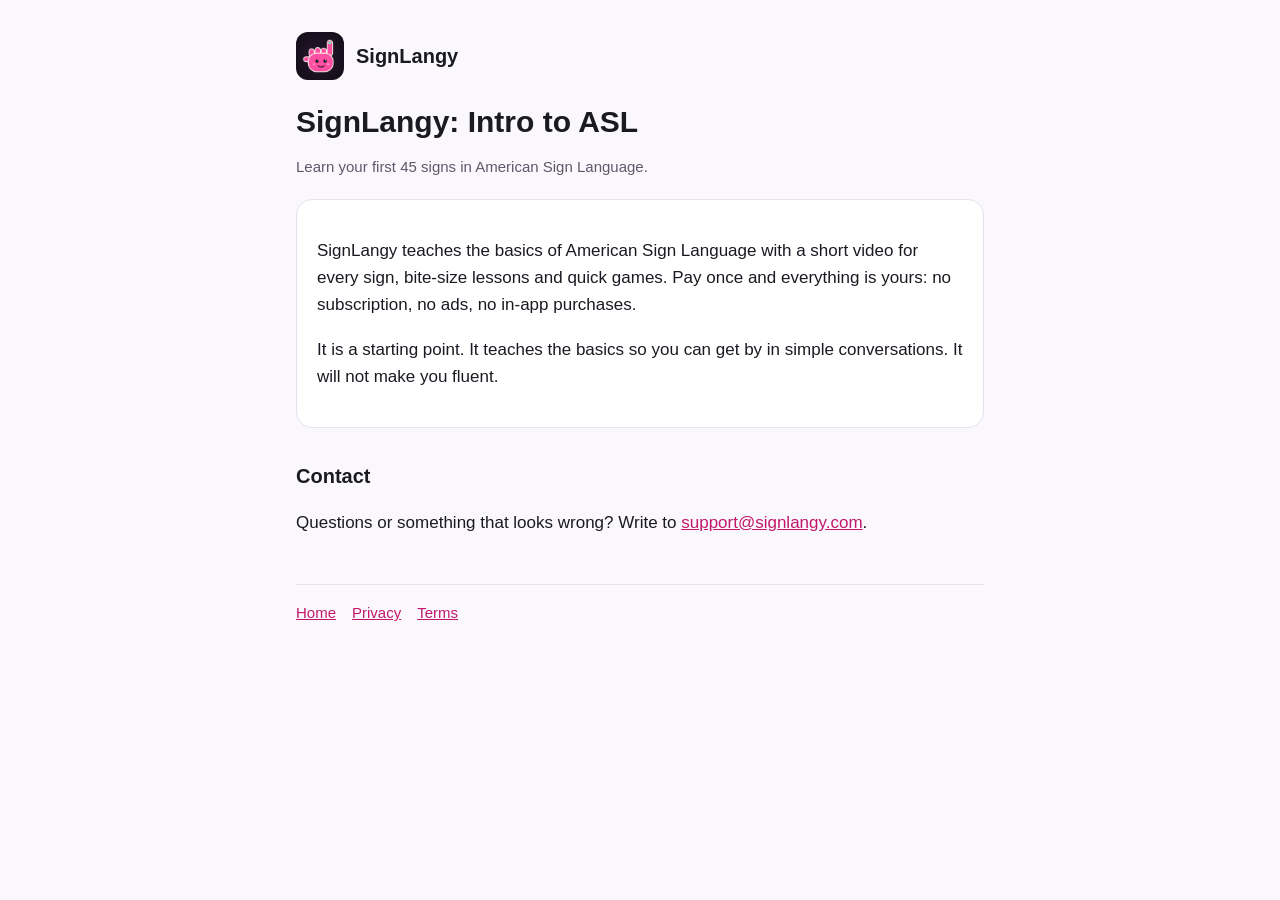
==== index.html @ 4f3cfcc8 "SignLangy website: home, privacy policy, terms Co-Authored-By: Claude Fable 5.2 <noreply@anthropic.c" ====
<!doctype html>
<html lang="en">
<head>
<meta charset="utf-8">
<meta name="viewport" content="width=device-width, initial-scale=1">
<title>SignLangy: Intro to ASL</title>
<link rel="icon" href="icon-512.png">
<link rel="stylesheet" href="style.css">
</head>
<body>
<main>
<header><img src="icon-512.png" alt=""><a href="">SignLangy</a></header>
<h1>SignLangy: Intro to ASL</h1>
<p class="muted">Learn your first 45 signs in American Sign Language.</p>
<div class="card">
<p>SignLangy teaches the basics of American Sign Language with a short video for every sign, bite-size lessons and quick games. Pay once and everything is yours: no subscription, no ads, no in-app purchases.</p>
<p>It is a starting point. It teaches the basics so you can get by in simple conversations. It will not make you fluent.</p>
</div>
<h2>Contact</h2>
<p>Questions or something that looks wrong? Write to <a href="mailto:support@signlangy.com">support@signlangy.com</a>.</p>
<footer><a href="">Home</a><a href="privacy/">Privacy</a><a href="terms/">Terms</a></footer>
</main>
</body>
</html>
---- style.css ----
:root { --bg: #0b0b0f; --card: #16161d; --text: #f3f1f7; --muted: #b3aec2; --pink: #ff4fa3; --line: #2a2933; }
@media (prefers-color-scheme: light) { :root { --bg: #faf8fc; --card: #ffffff; --text: #1b1a22; --muted: #5d596b; --pink: #c2186b; --line: #e6e2ee; } }
* { box-sizing: border-box; }
body { margin: 0; background: var(--bg); color: var(--text); font: 17px/1.6 -apple-system, BlinkMacSystemFont, "Segoe UI", Roboto, Helvetica, Arial, sans-serif; }
main { max-width: 720px; margin: 0 auto; padding: 32px 16px 64px; }
header { display: flex; align-items: center; gap: 12px; margin-bottom: 24px; }
header img { width: 48px; height: 48px; border-radius: 12px; }
header a { color: var(--text); text-decoration: none; font-weight: 700; font-size: 20px; }
h1 { font-size: 30px; line-height: 1.2; margin: 0 0 4px; }
h2 { font-size: 20px; margin: 32px 0 8px; }
p, li { color: var(--text); }
.muted { color: var(--muted); font-size: 15px; }
a { color: var(--pink); }
.card { background: var(--card); border: 1px solid var(--line); border-radius: 16px; padding: 20px; margin: 20px 0; }
footer { margin-top: 48px; padding-top: 16px; border-top: 1px solid var(--line); font-size: 15px; }
footer a { margin-right: 16px; }
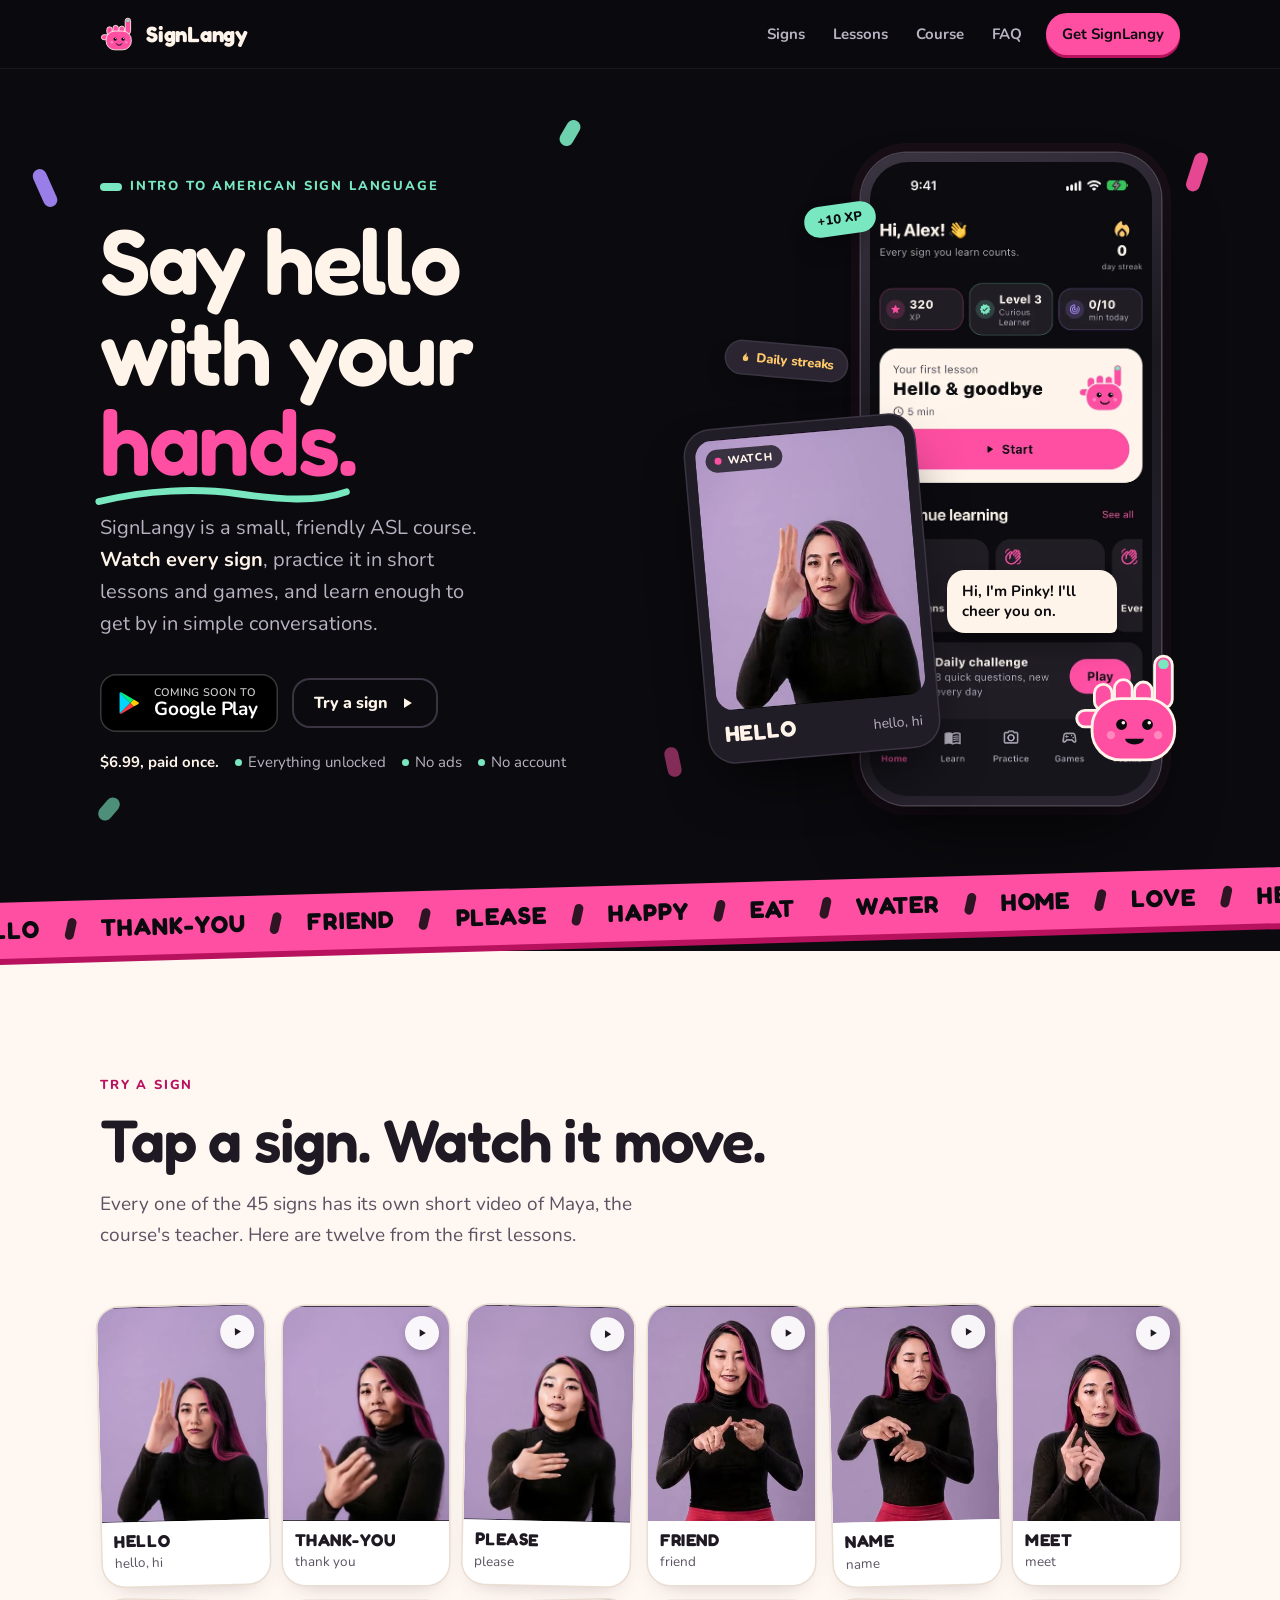
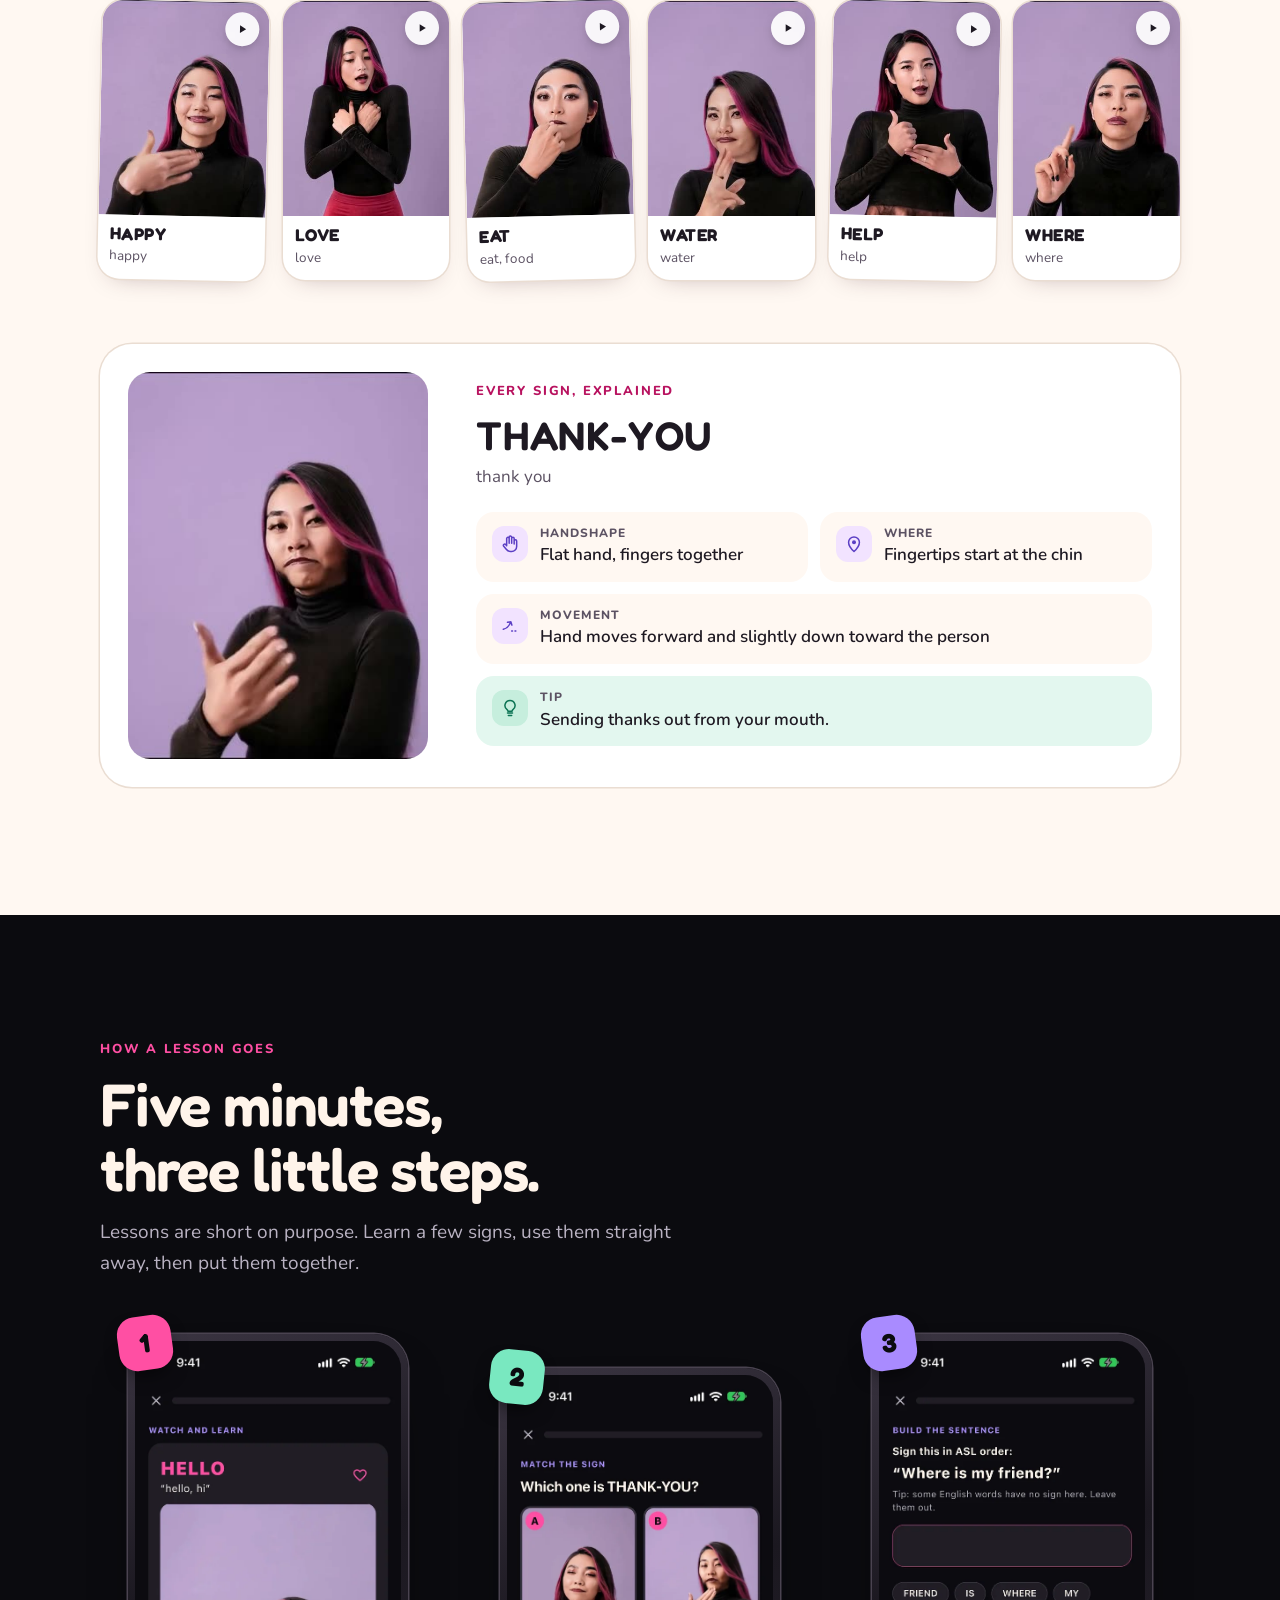
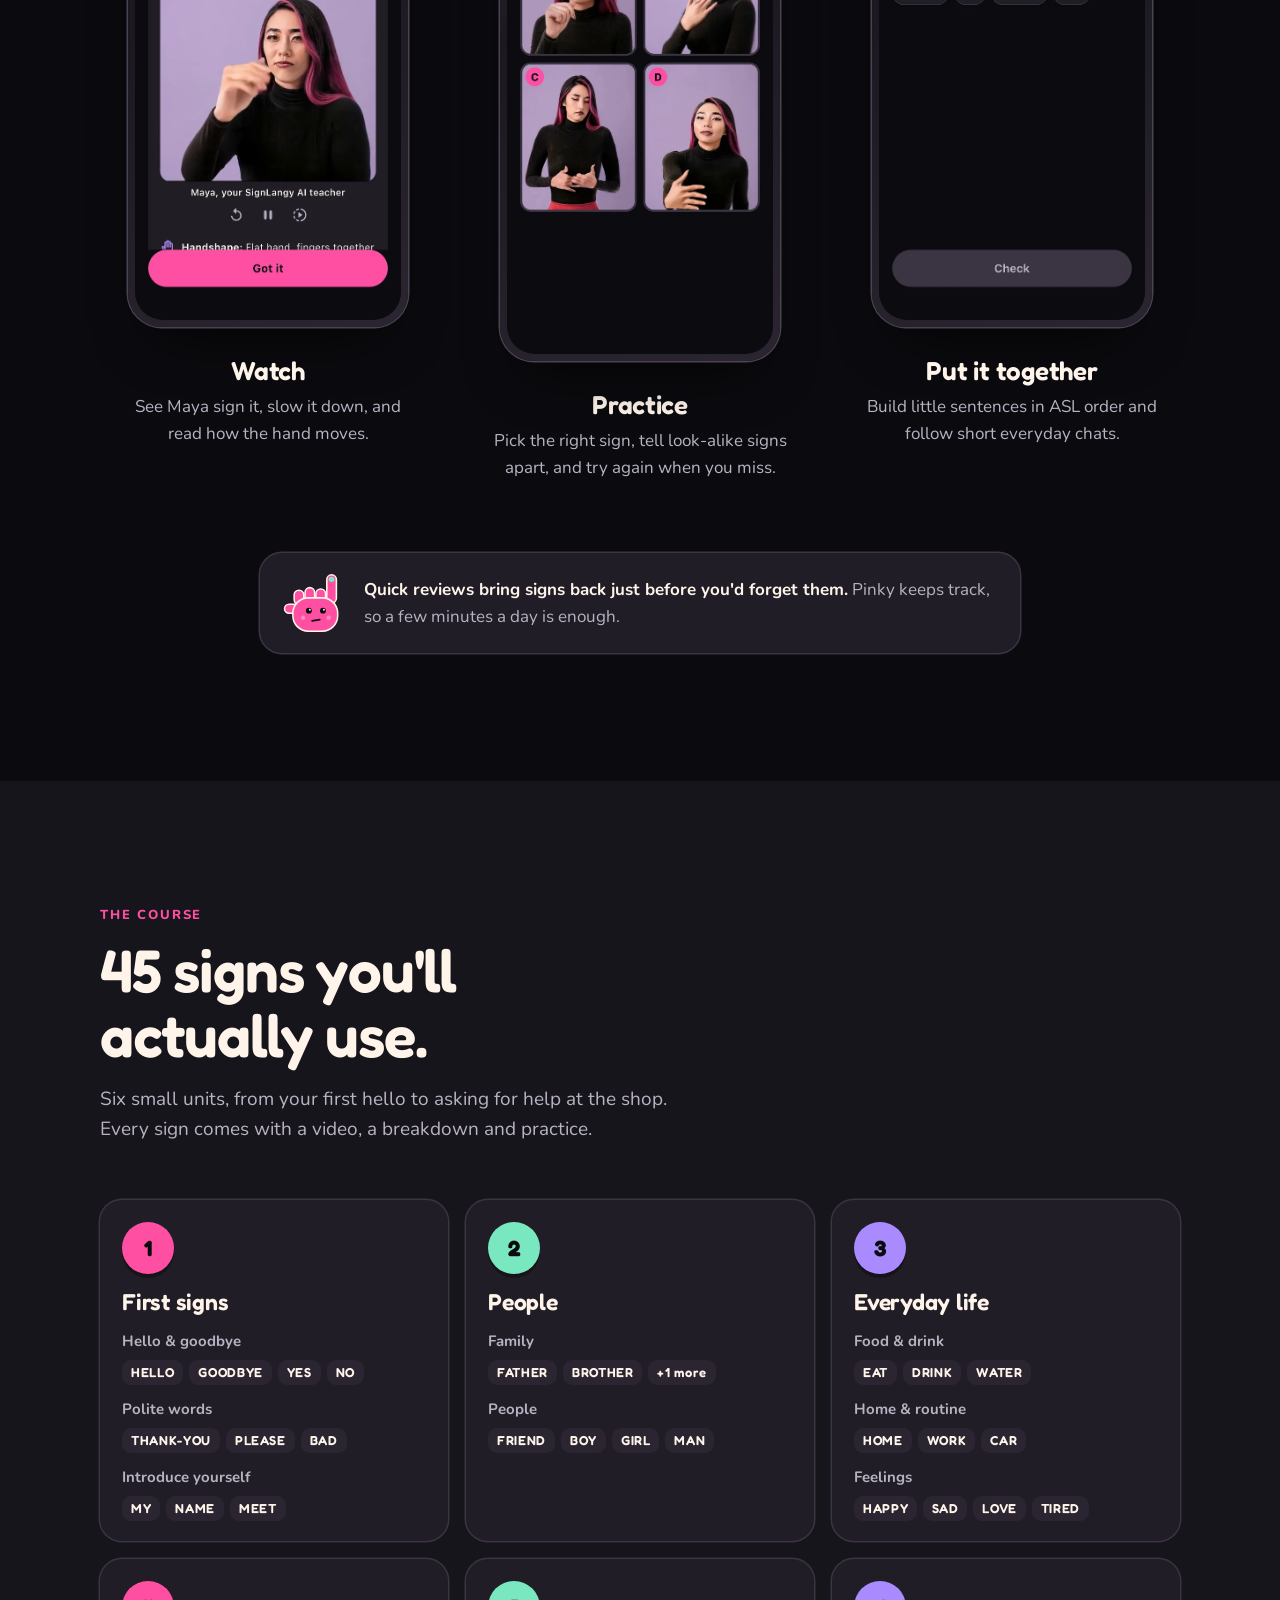
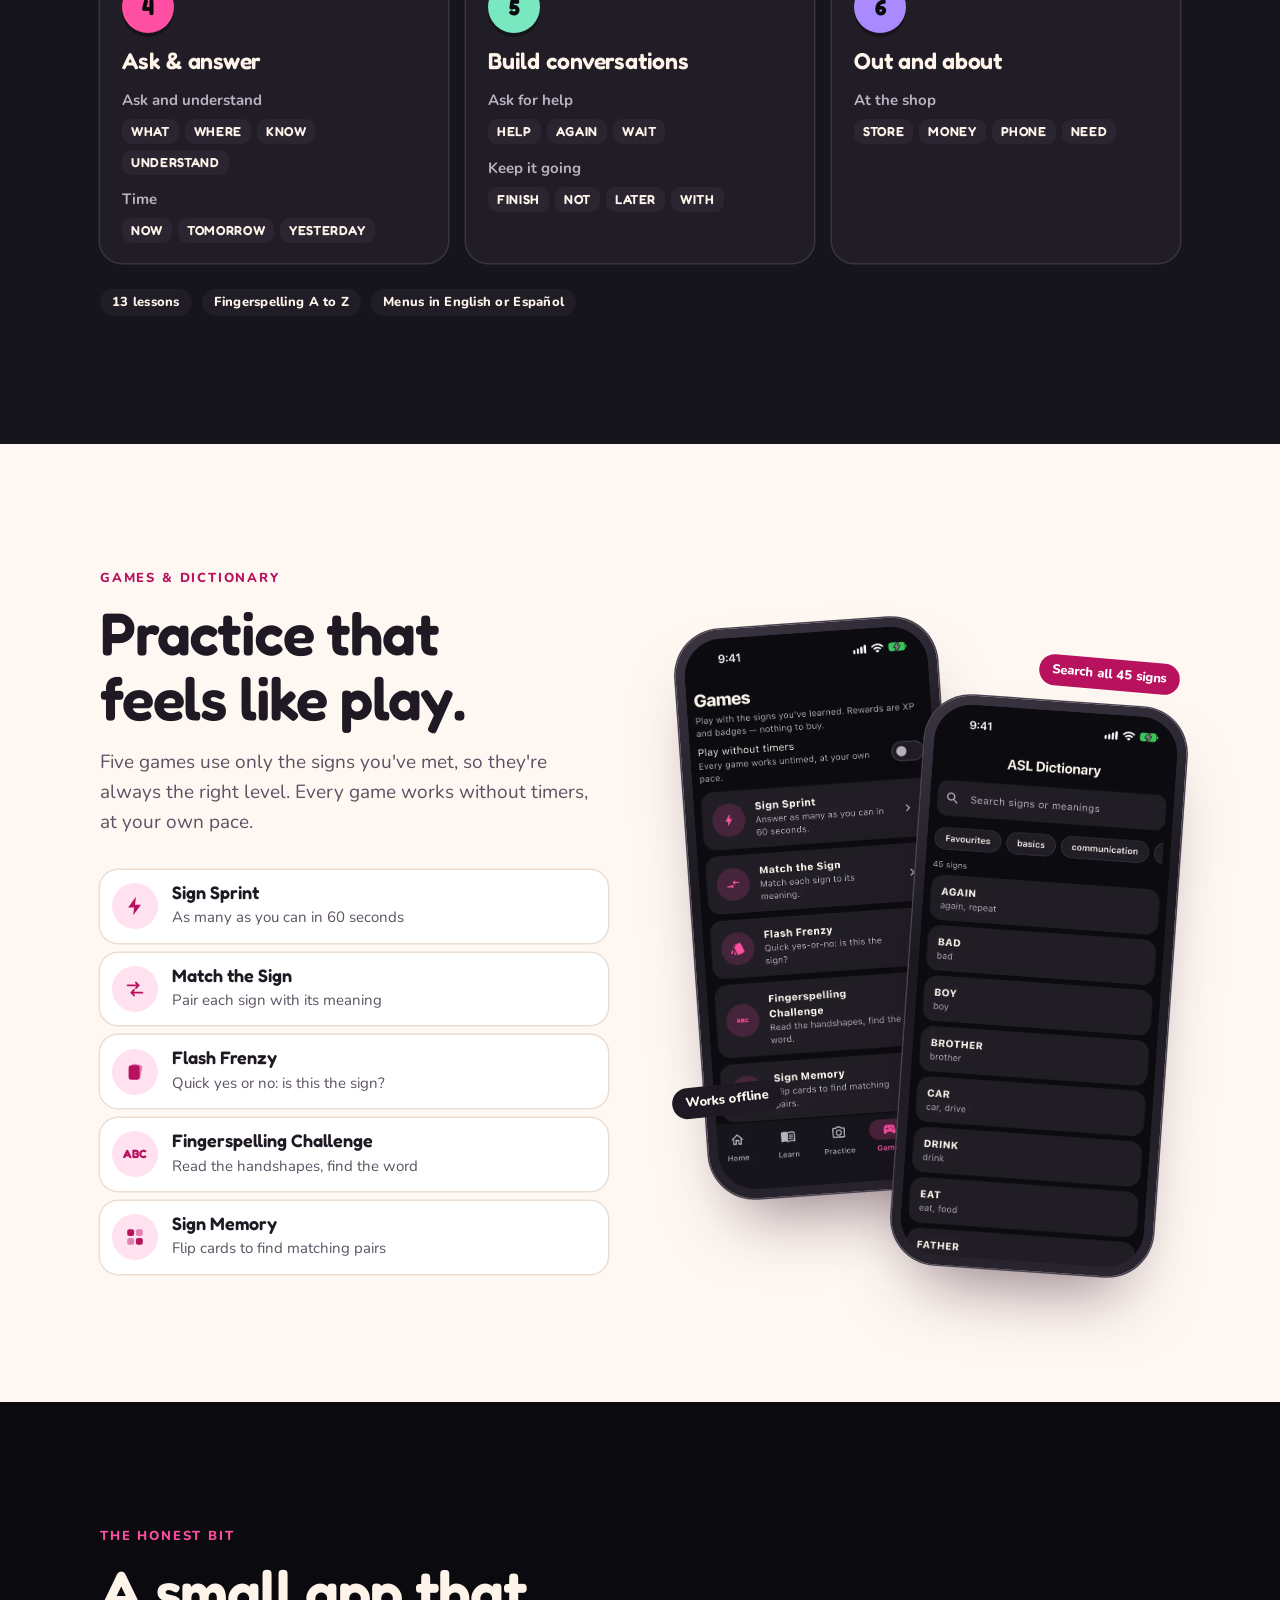
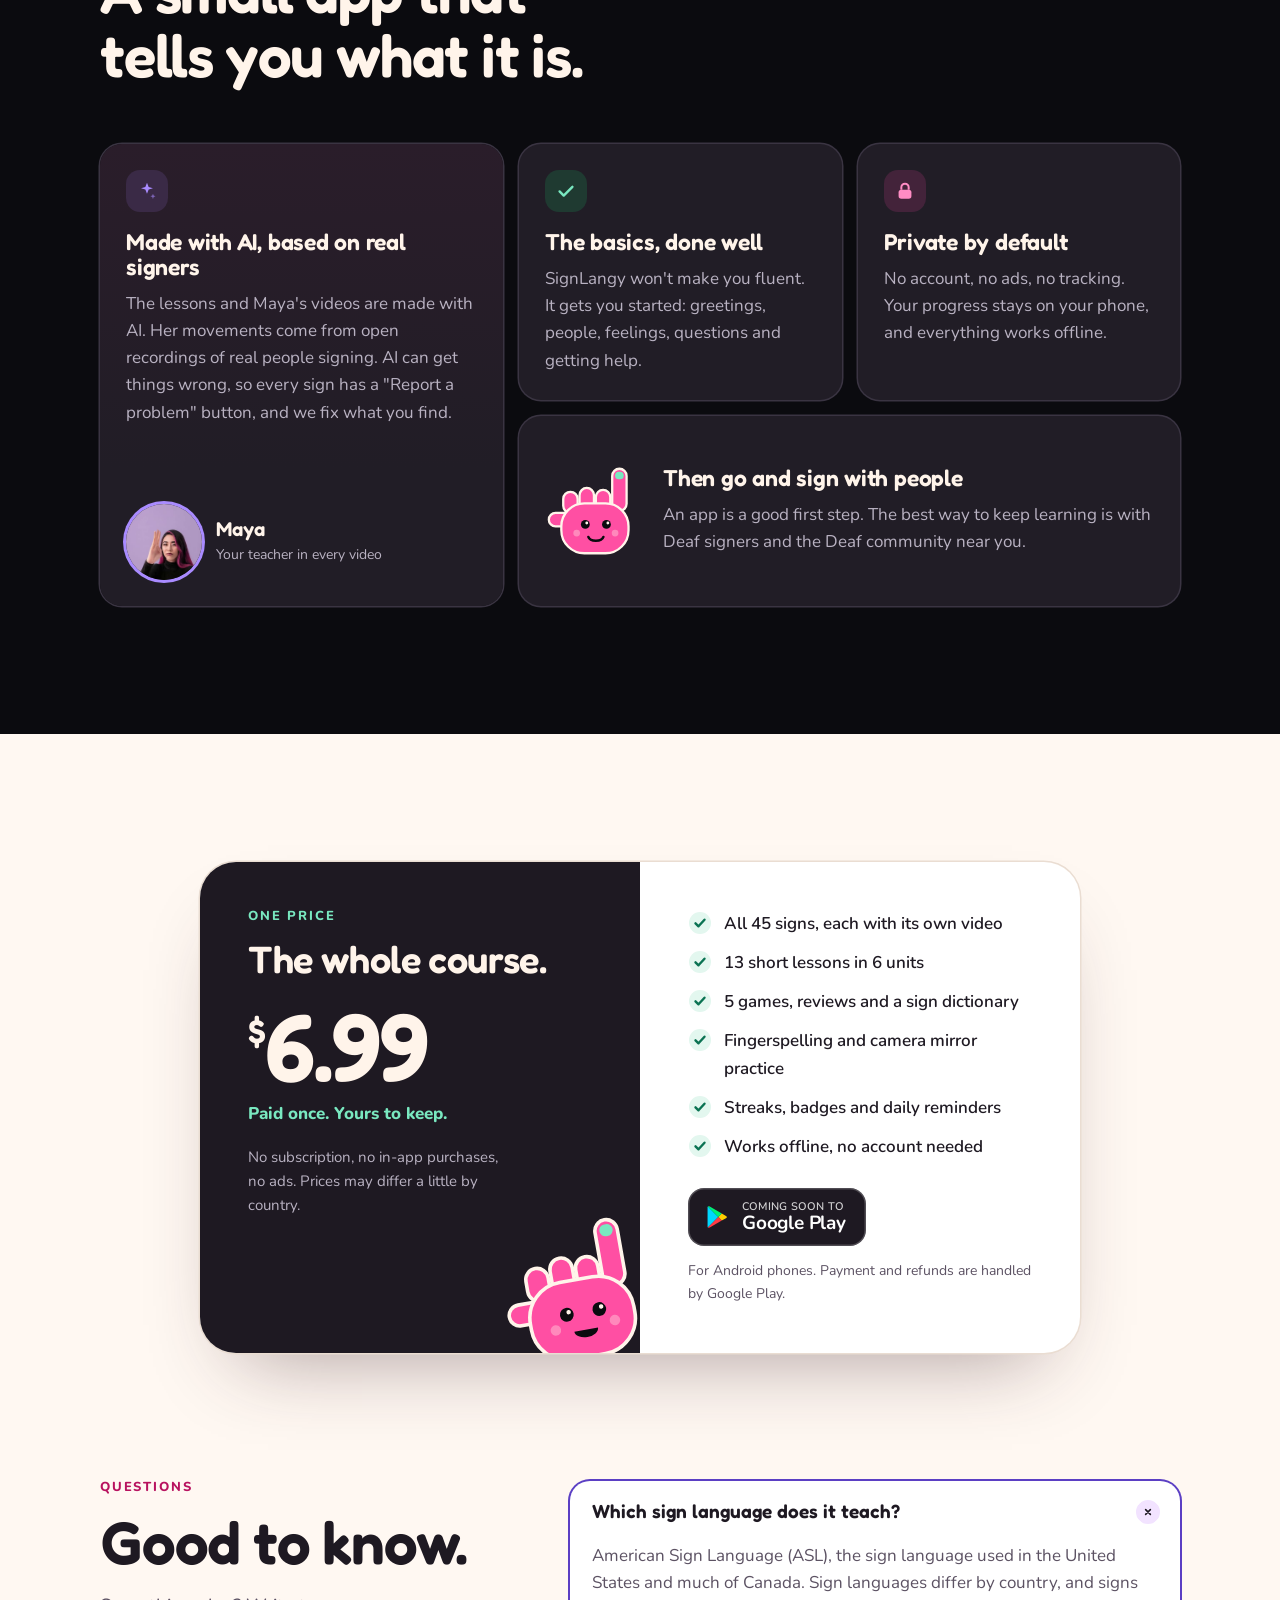
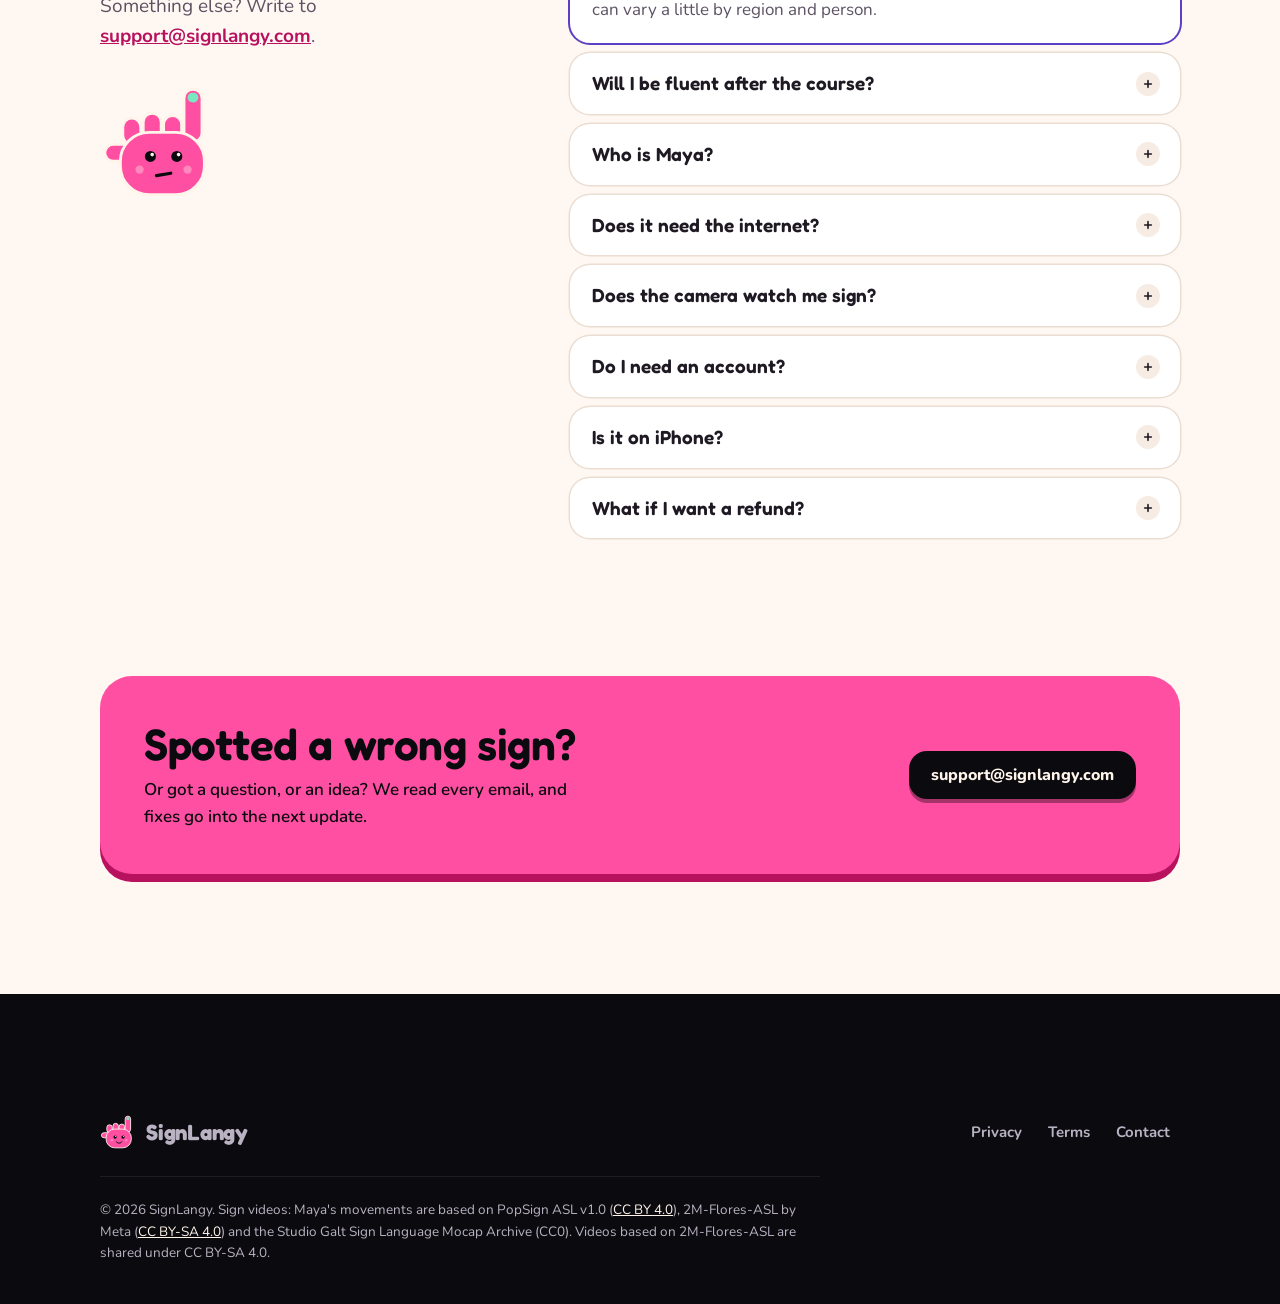
==== commit 5da352b0: "New signlangy.com: Pinky, playable sign videos, real app screens Home page rebuilt in the app's own " ====
--- a/index.html
+++ b/index.html
@@ -3,22 +3,395 @@
 <head>
 <meta charset="utf-8">
 <meta name="viewport" content="width=device-width, initial-scale=1">
-<title>SignLangy: Intro to ASL</title>
-<link rel="icon" href="icon-512.png">
-<link rel="stylesheet" href="style.css">
+<title>SignLangy: learn your first ASL signs</title>
+<meta name="description" content="A friendly little course in American Sign Language. 45 everyday signs, a video for every sign, short lessons and games. Learn the basics to get by in simple conversations. $6.99 once, everything unlocked.">
+<meta name="theme-color" content="#0B0B0F">
+<link rel="canonical" href="https://signlangy.com/">
+<meta property="og:type" content="website">
+<meta property="og:site_name" content="SignLangy">
+<meta property="og:title" content="SignLangy: learn your first ASL signs">
+<meta property="og:description" content="45 everyday ASL signs, a video for every sign, short lessons and games. $6.99 once, everything unlocked.">
+<meta property="og:image" content="https://signlangy.com/img/og.png">
+<meta property="og:url" content="https://signlangy.com/">
+<meta name="twitter:card" content="summary_large_image">
+<link rel="icon" type="image/png" href="/favicon.png">
+<link rel="apple-touch-icon" href="/apple-touch-icon.png">
+<link rel="preconnect" href="https://fonts.googleapis.com">
+<link rel="preconnect" href="https://fonts.gstatic.com" crossorigin>
+<link href="https://fonts.googleapis.com/css2?family=Fredoka:wght@500;600;700&family=Nunito:wght@400;600;700;800&display=swap" rel="stylesheet">
+<link rel="stylesheet" href="/style.css">
+<script>document.documentElement.classList.add('js')</script>
+<script type="application/ld+json">
+{"@context":"https://schema.org","@type":"MobileApplication","name":"SignLangy: Intro to ASL","operatingSystem":"Android","applicationCategory":"EducationalApplication","offers":{"@type":"Offer","price":"6.99","priceCurrency":"USD"},"url":"https://signlangy.com/"}
+</script>
 </head>
 <body>
+
+<!-- Pinky, drawn from the same shapes as the app's mascot -->
+<svg width="0" height="0" style="position:absolute" aria-hidden="true">
+  <defs>
+    <g id="pk-body">
+      <g fill="#FF4FA3" stroke="#FFF4EA" stroke-width="2.4">
+        <rect x="70" y="6" width="15" height="44" rx="7.5"/>
+        <rect x="53" y="28" width="15" height="22" rx="7.5"/>
+        <rect x="36" y="26" width="15" height="24" rx="7.5"/>
+        <rect x="19" y="30" width="15" height="22" rx="7.5"/>
+        <rect x="4" y="52" width="26" height="14" rx="7"/>
+        <rect x="17" y="42" width="70" height="52" rx="24"/>
+      </g>
+      <rect x="73" y="9" width="9" height="8" rx="4" fill="#79E8C0"/>
+      <circle cx="33" cy="73" r="3.5" fill="#FFF4EA" fill-opacity=".35"/>
+      <circle cx="73" cy="73" r="3.5" fill="#FFF4EA" fill-opacity=".35"/>
+    </g>
+    <g id="pk-eyes">
+      <circle cx="42" cy="64" r="4.6" fill="#0B0B0F"/><circle cx="64" cy="64" r="4.6" fill="#0B0B0F"/>
+      <circle cx="43.5" cy="62.5" r="1.5" fill="#FFF4EA"/><circle cx="65.5" cy="62.5" r="1.5" fill="#FFF4EA"/>
+    </g>
+    <symbol id="pinky" viewBox="0 0 100 100">
+      <use href="#pk-body"/><use href="#pk-eyes"/>
+      <path d="M60.84 76.99A8 5 0 0 1 45.16 76.99" fill="none" stroke="#0B0B0F" stroke-width="2.6" stroke-linecap="round"/>
+    </symbol>
+    <symbol id="pinky-cheer" viewBox="0 0 100 100">
+      <use href="#pk-body"/><use href="#pk-eyes"/>
+      <path d="M61 76A8 5 0 0 1 45 76Z" fill="#0B0B0F"/>
+    </symbol>
+    <symbol id="pinky-think" viewBox="0 0 100 100">
+      <use href="#pk-body"/>
+      <circle cx="42" cy="62" r="4.6" fill="#0B0B0F"/><circle cx="64" cy="62" r="4.6" fill="#0B0B0F"/>
+      <circle cx="43.5" cy="60.5" r="1.5" fill="#FFF4EA"/><circle cx="65.5" cy="60.5" r="1.5" fill="#FFF4EA"/>
+      <path d="M47 78 59 76" stroke="#0B0B0F" stroke-width="2.6" stroke-linecap="round"/>
+    </symbol>
+    <symbol id="gplay" viewBox="0 0 24 24">
+      <path fill="#00D7FE" d="M3.6 2.3c-.2.2-.3.6-.3 1v17.4c0 .4.1.8.3 1l9.6-9.7L3.6 2.3z"/>
+      <path fill="#FFCE00" d="M16.4 15.2 13.2 12l3.2-3.2 3.9 2.2c1.1.6 1.1 1.6 0 2.2l-3.9 2z"/>
+      <path fill="#FF3A44" d="M16.4 15.2 13.2 12l-9.6 9.7c.4.4 1 .4 1.7 0l11.1-6.5z"/>
+      <path fill="#00F076" d="M16.4 8.8 5.3 2.3c-.7-.4-1.3-.4-1.7 0l9.6 9.7 3.2-3.2z"/>
+    </symbol>
+    <symbol id="i-play" viewBox="0 0 24 24"><path d="M8 5.5v13l10.5-6.5z" fill="currentColor"/></symbol>
+    <symbol id="i-pause" viewBox="0 0 24 24"><rect x="6" y="5" width="4.2" height="14" rx="1.5" fill="currentColor"/><rect x="13.8" y="5" width="4.2" height="14" rx="1.5" fill="currentColor"/></symbol>
+    <symbol id="i-check" viewBox="0 0 24 24"><circle cx="12" cy="12" r="11" fill="#E3F7EF"/><path d="m7.5 12.3 3 3 6-6.6" fill="none" stroke="#0B7353" stroke-width="2.4" stroke-linecap="round" stroke-linejoin="round"/></symbol>
+  </defs>
+</svg>
+
+<header class="top">
+  <div class="wrap">
+    <a class="brand" href="/" aria-label="SignLangy home"><svg aria-hidden="true"><use href="#pinky"/></svg>SignLangy</a>
+    <nav class="nav" aria-label="Main">
+      <a href="#signs">Signs</a>
+      <a href="#lessons">Lessons</a>
+      <a href="#course">Course</a>
+      <a href="#faq">FAQ</a>
+      <a class="pill" href="#get">Get SignLangy</a>
+    </nav>
+  </div>
+</header>
+
 <main>
-<header><img src="icon-512.png" alt=""><a href="">SignLangy</a></header>
-<h1>SignLangy: Intro to ASL</h1>
-<p class="muted">Learn your first 45 signs in American Sign Language.</p>
-<div class="card">
-<p>SignLangy teaches the basics of American Sign Language with a short video for every sign, bite-size lessons and quick games. Pay once and everything is yours: no subscription, no ads, no in-app purchases.</p>
-<p>It is a starting point. It teaches the basics so you can get by in simple conversations. It will not make you fluent.</p>
-</div>
-<h2>Contact</h2>
-<p>Questions or something that looks wrong? Write to <a href="mailto:support@signlangy.com">support@signlangy.com</a>.</p>
-<footer><a href="">Home</a><a href="privacy/">Privacy</a><a href="terms/">Terms</a></footer>
+  <!-- HERO -->
+  <div class="hero">
+    <div class="confetti" aria-hidden="true">
+      <i style="left:3%;top:12%;background:#A98BFF;transform:rotate(-24deg)"></i>
+      <i style="left:44%;top:6%;background:#79E8C0;transform:rotate(30deg);height:28px"></i>
+      <i style="left:52%;top:82%;background:#FF4FA3;transform:rotate(-12deg);height:30px;opacity:.5"></i>
+      <i style="left:93%;top:10%;background:#FF4FA3;transform:rotate(18deg)"></i>
+      <i style="left:8%;top:88%;background:#79E8C0;transform:rotate(40deg);height:26px;opacity:.6"></i>
+    </div>
+    <div class="wrap">
+      <div class="reveal">
+        <p class="eyebrow">Intro to American Sign Language</p>
+        <h1>Say hello<br>with your <span class="hands">hands.<svg viewBox="0 0 300 30" preserveAspectRatio="none" aria-hidden="true"><path d="M4 20C60 8 120 6 168 12s92 9 128-2" fill="none" stroke="#79E8C0" stroke-width="7" stroke-linecap="round"/></svg></span></h1>
+        <p class="lede">SignLangy is a small, friendly ASL course. <strong>Watch every sign</strong>, practice it in short lessons and games, and learn enough to get by in simple conversations.</p>
+        <div class="cta-row">
+          <span class="store" role="img" aria-label="Coming soon to Google Play"><svg aria-hidden="true"><use href="#gplay"/></svg><span><small>Coming soon to</small>Google Play</span></span>
+          <a class="btn ghost" href="#signs">Try a sign <svg width="18" height="18" aria-hidden="true"><use href="#i-play"/></svg></a>
+        </div>
+        <p class="price-note"><b>$6.99, paid once.</b> <span>Everything unlocked</span> <span>No ads</span> <span>No account</span></p>
+      </div>
+
+      <div class="stage reveal" aria-label="SignLangy on a phone, with a sign video">
+        <div class="phone"><img src="/img/screen-home.webp" width="1206" height="2622" alt="The SignLangy home screen with today's lesson and a streak"></div>
+        <figure class="signcard-float" style="margin:0">
+          <span class="live">Watch</span>
+          <video class="autoplay" src="/video/hello.mp4" poster="/video/hello.jpg" muted loop playsinline preload="metadata" aria-label="Maya signing HELLO"></video>
+          <figcaption class="gl"><b>HELLO</b><i>hello, hi</i></figcaption>
+        </figure>
+        <span class="sticker xp">+10 XP</span>
+        <span class="sticker streak"><svg viewBox="0 0 24 24" aria-hidden="true"><path fill="#FFC96B" d="M12.6 2.5c.4 3-1.6 4.6-3 6.2C8 10.4 7 12 7 14.3A5 5 0 0 0 12 19.5a5 5 0 0 0 5-5.1c0-1.8-.8-3.4-2-4.8.1 1.6-.5 2.8-1.6 3.4.5-3.6-.4-7.4-.8-10.5z"/></svg>Daily streaks</span>
+        <p class="bubble">Hi, I'm Pinky! I'll cheer you on.</p>
+        <svg class="pinky-hero" viewBox="0 0 100 100" role="img" aria-label="Pinky, the SignLangy mascot, waving"><use href="#pinky-cheer"/></svg>
+      </div>
+    </div>
+  </div>
+
+  <!-- RIBBON -->
+  <div class="ribbon-wrap" aria-hidden="true">
+  <div class="ribbon">
+    <div class="track">
+      <ul><li>HELLO</li><li>THANK-YOU</li><li>FRIEND</li><li>PLEASE</li><li>HAPPY</li><li>EAT</li><li>WATER</li><li>HOME</li><li>LOVE</li><li>HELP</li><li>WHERE</li><li>TOMORROW</li><li>NAME</li><li>MEET</li><li>AGAIN</li></ul>
+      <ul><li>HELLO</li><li>THANK-YOU</li><li>FRIEND</li><li>PLEASE</li><li>HAPPY</li><li>EAT</li><li>WATER</li><li>HOME</li><li>LOVE</li><li>HELP</li><li>WHERE</li><li>TOMORROW</li><li>NAME</li><li>MEET</li><li>AGAIN</li></ul>
+    </div>
+  </div>
+  </div>
+
+  <!-- TRY A SIGN -->
+  <section id="signs" class="day">
+    <div class="wrap">
+      <div class="head-row reveal">
+        <div>
+          <span class="kicker">Try a sign</span>
+          <h2 class="h2">Tap a sign. Watch it move.</h2>
+          <p class="sub">Every one of the 45 signs has its own short video of Maya, the course's teacher. Here are twelve from the first lessons.</p>
+        </div>
+      </div>
+
+      <div class="signs reveal">
+        <button class="sign" type="button" aria-pressed="false"><video src="/video/hello.mp4" poster="/video/hello.jpg" muted loop playsinline preload="none"></video><span class="play" aria-hidden="true"><svg class="go"><use href="#i-play"/></svg><svg class="pause"><use href="#i-pause"/></svg></span><span class="meta"><b>HELLO</b><i>hello, hi</i></span></button>
+        <button class="sign" type="button" aria-pressed="false"><video src="/video/thank-you.mp4" poster="/video/thank-you.jpg" muted loop playsinline preload="none"></video><span class="play" aria-hidden="true"><svg class="go"><use href="#i-play"/></svg><svg class="pause"><use href="#i-pause"/></svg></span><span class="meta"><b>THANK-YOU</b><i>thank you</i></span></button>
+        <button class="sign" type="button" aria-pressed="false"><video src="/video/please.mp4" poster="/video/please.jpg" muted loop playsinline preload="none"></video><span class="play" aria-hidden="true"><svg class="go"><use href="#i-play"/></svg><svg class="pause"><use href="#i-pause"/></svg></span><span class="meta"><b>PLEASE</b><i>please</i></span></button>
+        <button class="sign" type="button" aria-pressed="false"><video src="/video/friend.mp4" poster="/video/friend.jpg" muted loop playsinline preload="none"></video><span class="play" aria-hidden="true"><svg class="go"><use href="#i-play"/></svg><svg class="pause"><use href="#i-pause"/></svg></span><span class="meta"><b>FRIEND</b><i>friend</i></span></button>
+        <button class="sign" type="button" aria-pressed="false"><video src="/video/name.mp4" poster="/video/name.jpg" muted loop playsinline preload="none"></video><span class="play" aria-hidden="true"><svg class="go"><use href="#i-play"/></svg><svg class="pause"><use href="#i-pause"/></svg></span><span class="meta"><b>NAME</b><i>name</i></span></button>
+        <button class="sign" type="button" aria-pressed="false"><video src="/video/meet.mp4" poster="/video/meet.jpg" muted loop playsinline preload="none"></video><span class="play" aria-hidden="true"><svg class="go"><use href="#i-play"/></svg><svg class="pause"><use href="#i-pause"/></svg></span><span class="meta"><b>MEET</b><i>meet</i></span></button>
+        <button class="sign" type="button" aria-pressed="false"><video src="/video/happy.mp4" poster="/video/happy.jpg" muted loop playsinline preload="none"></video><span class="play" aria-hidden="true"><svg class="go"><use href="#i-play"/></svg><svg class="pause"><use href="#i-pause"/></svg></span><span class="meta"><b>HAPPY</b><i>happy</i></span></button>
+        <button class="sign" type="button" aria-pressed="false"><video src="/video/love.mp4" poster="/video/love.jpg" muted loop playsinline preload="none"></video><span class="play" aria-hidden="true"><svg class="go"><use href="#i-play"/></svg><svg class="pause"><use href="#i-pause"/></svg></span><span class="meta"><b>LOVE</b><i>love</i></span></button>
+        <button class="sign" type="button" aria-pressed="false"><video src="/video/eat.mp4" poster="/video/eat.jpg" muted loop playsinline preload="none"></video><span class="play" aria-hidden="true"><svg class="go"><use href="#i-play"/></svg><svg class="pause"><use href="#i-pause"/></svg></span><span class="meta"><b>EAT</b><i>eat, food</i></span></button>
+        <button class="sign" type="button" aria-pressed="false"><video src="/video/water.mp4" poster="/video/water.jpg" muted loop playsinline preload="none"></video><span class="play" aria-hidden="true"><svg class="go"><use href="#i-play"/></svg><svg class="pause"><use href="#i-pause"/></svg></span><span class="meta"><b>WATER</b><i>water</i></span></button>
+        <button class="sign" type="button" aria-pressed="false"><video src="/video/help.mp4" poster="/video/help.jpg" muted loop playsinline preload="none"></video><span class="play" aria-hidden="true"><svg class="go"><use href="#i-play"/></svg><svg class="pause"><use href="#i-pause"/></svg></span><span class="meta"><b>HELP</b><i>help</i></span></button>
+        <button class="sign" type="button" aria-pressed="false"><video src="/video/where.mp4" poster="/video/where.jpg" muted loop playsinline preload="none"></video><span class="play" aria-hidden="true"><svg class="go"><use href="#i-play"/></svg><svg class="pause"><use href="#i-pause"/></svg></span><span class="meta"><b>WHERE</b><i>where</i></span></button>
+      </div>
+
+      <article class="anatomy reveal" aria-labelledby="hello-title">
+        <video class="autoplay" src="/video/thank-you.mp4" poster="/video/thank-you.jpg" muted loop playsinline preload="none" aria-label="Maya signing THANK-YOU"></video>
+        <div>
+          <span class="kicker">Every sign, explained</span>
+          <h3 id="hello-title">THANK-YOU</h3>
+          <p class="means">thank you</p>
+          <div class="parts">
+            <div class="part"><span class="ic"><svg viewBox="0 0 24 24" aria-hidden="true"><path d="M8 13V5.5a1.5 1.5 0 0 1 3 0V11m0-1V4a1.5 1.5 0 0 1 3 0v7m0-5.5a1.5 1.5 0 0 1 3 0V12m0-3.5a1.5 1.5 0 0 1 3 0V15a6 6 0 0 1-6 6h-1.5a6 6 0 0 1-5-2.7L4.2 14.4a1.6 1.6 0 0 1 2.6-1.8L8 14" fill="none" stroke="currentColor" stroke-width="1.8" stroke-linecap="round" stroke-linejoin="round"/></svg></span><div><small>Handshape</small><p>Flat hand, fingers together</p></div></div>
+            <div class="part"><span class="ic"><svg viewBox="0 0 24 24" aria-hidden="true"><path d="M12 21s-6.5-5.6-6.5-11a6.5 6.5 0 0 1 13 0c0 5.4-6.5 11-6.5 11z" fill="none" stroke="currentColor" stroke-width="1.8" stroke-linejoin="round"/><circle cx="12" cy="10" r="2.4" fill="currentColor"/></svg></span><div><small>Where</small><p>Fingertips start at the chin</p></div></div>
+            <div class="part wide"><span class="ic"><svg viewBox="0 0 24 24" aria-hidden="true"><path d="M4 16c4-1 7-4 9-9m0 0-4 .6M13 7l1.2 3.9" fill="none" stroke="currentColor" stroke-width="1.8" stroke-linecap="round" stroke-linejoin="round"/><path d="M14 18h6" stroke="currentColor" stroke-width="1.8" stroke-linecap="round" stroke-dasharray="1 3"/></svg></span><div><small>Movement</small><p>Hand moves forward and slightly down toward the person</p></div></div>
+            <div class="part tip"><span class="ic"><svg viewBox="0 0 24 24" aria-hidden="true"><path d="M9 18h6m-5 3h4M12 3a6 6 0 0 0-3.5 10.9c.6.5 1 1.2 1 2V16h5v-.1c0-.8.4-1.5 1-2A6 6 0 0 0 12 3z" fill="none" stroke="currentColor" stroke-width="1.8" stroke-linecap="round" stroke-linejoin="round"/></svg></span><div><small>Tip</small><p>Sending thanks out from your mouth.</p></div></div>
+          </div>
+        </div>
+      </article>
+    </div>
+  </section>
+
+  <!-- LESSONS -->
+  <section id="lessons">
+    <div class="wrap">
+      <div class="head-row reveal">
+        <div>
+          <span class="kicker">How a lesson goes</span>
+          <h2 class="h2">Five minutes, three little steps.</h2>
+          <p class="sub">Lessons are short on purpose. Learn a few signs, use them straight away, then put them together.</p>
+        </div>
+      </div>
+      <div class="steps">
+        <div class="step reveal">
+          <span class="num">1</span>
+          <div class="shot"><img src="/img/screen-watch.webp" width="1206" height="2622" loading="lazy" alt="A lesson screen playing the HELLO video with its handshape and movement"></div>
+          <h3>Watch</h3>
+          <p>See Maya sign it, slow it down, and read how the hand moves.</p>
+        </div>
+        <div class="step reveal">
+          <span class="num">2</span>
+          <div class="shot"><img src="/img/screen-match.webp" width="1206" height="2622" loading="lazy" alt="A practice question asking which sign means thank you"></div>
+          <h3>Practice</h3>
+          <p>Pick the right sign, tell look-alike signs apart, and try again when you miss.</p>
+        </div>
+        <div class="step reveal">
+          <span class="num">3</span>
+          <div class="shot"><img src="/img/screen-sentence.webp" width="1206" height="2622" loading="lazy" alt="Building an ASL sentence from sign tiles"></div>
+          <h3>Put it together</h3>
+          <p>Build little sentences in ASL order and follow short everyday chats.</p>
+        </div>
+      </div>
+      <div class="review-note reveal">
+        <svg viewBox="0 0 100 100" role="img" aria-label="Pinky thinking"><use href="#pinky-think"/></svg>
+        <p><b>Quick reviews bring signs back just before you'd forget them.</b> Pinky keeps track, so a few minutes a day is enough.</p>
+      </div>
+    </div>
+  </section>
+
+  <!-- COURSE -->
+  <section id="course" class="dark2">
+    <div class="wrap">
+      <div class="head-row reveal">
+        <div>
+          <span class="kicker">The course</span>
+          <h2 class="h2">45 signs you'll actually use.</h2>
+          <p class="sub">Six small units, from your first hello to asking for help at the shop. Every sign comes with a video, a breakdown and practice.</p>
+        </div>
+      </div>
+      <ol class="path reveal" style="list-style:none;margin:0;padding:0">
+        <li class="unit"><span class="badge">1</span><h3>First signs</h3><ol>
+          <li><span>Hello &amp; goodbye</span><div class="glosses"><em>HELLO</em><em>GOODBYE</em><em>YES</em><em>NO</em></div></li>
+          <li><span>Polite words</span><div class="glosses"><em>THANK-YOU</em><em>PLEASE</em><em>BAD</em></div></li>
+          <li><span>Introduce yourself</span><div class="glosses"><em>MY</em><em>NAME</em><em>MEET</em></div></li></ol></li>
+        <li class="unit"><span class="badge">2</span><h3>People</h3><ol>
+          <li><span>Family</span><div class="glosses"><em>FATHER</em><em>BROTHER</em><em>+1 more</em></div></li>
+          <li><span>People</span><div class="glosses"><em>FRIEND</em><em>BOY</em><em>GIRL</em><em>MAN</em></div></li></ol></li>
+        <li class="unit"><span class="badge">3</span><h3>Everyday life</h3><ol>
+          <li><span>Food &amp; drink</span><div class="glosses"><em>EAT</em><em>DRINK</em><em>WATER</em></div></li>
+          <li><span>Home &amp; routine</span><div class="glosses"><em>HOME</em><em>WORK</em><em>CAR</em></div></li>
+          <li><span>Feelings</span><div class="glosses"><em>HAPPY</em><em>SAD</em><em>LOVE</em><em>TIRED</em></div></li></ol></li>
+        <li class="unit"><span class="badge">4</span><h3>Ask &amp; answer</h3><ol>
+          <li><span>Ask and understand</span><div class="glosses"><em>WHAT</em><em>WHERE</em><em>KNOW</em><em>UNDERSTAND</em></div></li>
+          <li><span>Time</span><div class="glosses"><em>NOW</em><em>TOMORROW</em><em>YESTERDAY</em></div></li></ol></li>
+        <li class="unit"><span class="badge">5</span><h3>Build conversations</h3><ol>
+          <li><span>Ask for help</span><div class="glosses"><em>HELP</em><em>AGAIN</em><em>WAIT</em></div></li>
+          <li><span>Keep it going</span><div class="glosses"><em>FINISH</em><em>NOT</em><em>LATER</em><em>WITH</em></div></li></ol></li>
+        <li class="unit"><span class="badge">6</span><h3>Out and about</h3><ol>
+          <li><span>At the shop</span><div class="glosses"><em>STORE</em><em>MONEY</em><em>PHONE</em><em>NEED</em></div></li></ol></li>
+      </ol>
+      <p class="course-foot reveal"><span class="chip">13 lessons</span><span class="chip">Fingerspelling A to Z</span><span class="chip">Menus in English or Español</span></p>
+    </div>
+  </section>
+
+  <!-- GAMES -->
+  <section class="day">
+    <div class="wrap games">
+      <div class="reveal">
+        <span class="kicker">Games &amp; dictionary</span>
+        <h2 class="h2">Practice that feels like play.</h2>
+        <p class="sub">Five games use only the signs you've met, so they're always the right level. Every game works without timers, at your own pace.</p>
+        <ul class="game-list">
+          <li><span class="gi"><svg viewBox="0 0 24 24" aria-hidden="true"><path d="M13 2 4.5 13.5H11L10 22l8.5-11.5H12z" fill="currentColor"/></svg></span><div><b>Sign Sprint</b><span>As many as you can in 60 seconds</span></div></li>
+          <li><span class="gi"><svg viewBox="0 0 24 24" aria-hidden="true"><path d="M4 8h12m0 0-3-3m3 3-3 3M20 16H8m0 0 3-3m-3 3 3 3" fill="none" stroke="currentColor" stroke-width="2" stroke-linecap="round" stroke-linejoin="round"/></svg></span><div><b>Match the Sign</b><span>Pair each sign with its meaning</span></div></li>
+          <li><span class="gi"><svg viewBox="0 0 24 24" aria-hidden="true"><rect x="7" y="3.5" width="12" height="16" rx="3" transform="rotate(12 13 11.5)" fill="currentColor" opacity=".45"/><rect x="5" y="4.5" width="12" height="16" rx="3" fill="currentColor"/></svg></span><div><b>Flash Frenzy</b><span>Quick yes or no: is this the sign?</span></div></li>
+          <li><span class="gi" style="font:800 12px/1 var(--display)">ABC</span><div><b>Fingerspelling Challenge</b><span>Read the handshapes, find the word</span></div></li>
+          <li><span class="gi"><svg viewBox="0 0 24 24" aria-hidden="true"><rect x="3.5" y="3.5" width="7.5" height="7.5" rx="2.2" fill="currentColor"/><rect x="13" y="3.5" width="7.5" height="7.5" rx="2.2" fill="currentColor" opacity=".45"/><rect x="3.5" y="13" width="7.5" height="7.5" rx="2.2" fill="currentColor" opacity=".45"/><rect x="13" y="13" width="7.5" height="7.5" rx="2.2" fill="currentColor"/></svg></span><div><b>Sign Memory</b><span>Flip cards to find matching pairs</span></div></li>
+        </ul>
+      </div>
+      <div class="duo reveal">
+        <div class="phone a"><img src="/img/screen-games.webp" width="1206" height="2622" loading="lazy" alt="The Games tab with Sign Sprint, Match the Sign and more"></div>
+        <div class="phone b"><img src="/img/screen-dictionary.webp" width="1206" height="2622" loading="lazy" alt="The searchable sign dictionary"></div>
+        <span class="label l1">Works offline</span>
+        <span class="label l2">Search all 45 signs</span>
+      </div>
+    </div>
+  </section>
+
+  <!-- HONEST -->
+  <section>
+    <div class="wrap">
+      <div class="head-row reveal">
+        <div>
+          <span class="kicker">The honest bit</span>
+          <h2 class="h2">A small app that tells you what it is.</h2>
+        </div>
+      </div>
+      <div class="bento">
+        <div class="tile big reveal">
+          <div>
+            <span class="mark" style="background:#3A2A46;color:#A98BFF"><svg viewBox="0 0 24 24" aria-hidden="true"><path d="M12 3l1.8 4.6L18.5 9l-4.7 1.4L12 15l-1.8-4.6L5.5 9l4.7-1.4z" fill="currentColor"/><path d="M18.5 15l.8 2 2 .8-2 .8-.8 2-.8-2-2-.8 2-.8z" fill="currentColor" opacity=".6"/></svg></span>
+            <h3>Made with AI, based on real signers</h3>
+            <p>The lessons and Maya's videos are made with AI. Her movements come from open recordings of real people signing. AI can get things wrong, so every sign has a "Report a problem" button, and we fix what you find.</p>
+          </div>
+          <div class="who">
+            <img src="/video/hello.jpg" width="360" height="464" alt="Maya, the SignLangy teacher">
+            <div><b>Maya</b><small>Your teacher in every video</small></div>
+          </div>
+        </div>
+        <div class="tile reveal">
+          <span class="mark" style="background:#1F3A31;color:#79E8C0"><svg viewBox="0 0 24 24" aria-hidden="true"><path d="M5 12.5 9.5 17 19 7.5" fill="none" stroke="currentColor" stroke-width="2.6" stroke-linecap="round" stroke-linejoin="round"/></svg></span>
+          <h3>The basics, done well</h3>
+          <p>SignLangy won't make you fluent. It gets you started: greetings, people, feelings, questions and getting help.</p>
+        </div>
+        <div class="tile reveal">
+          <span class="mark" style="background:#43233A;color:#FF8CC4"><svg viewBox="0 0 24 24" aria-hidden="true"><rect x="5" y="10.5" width="14" height="10" rx="3" fill="currentColor"/><path d="M8 10.5V8a4 4 0 0 1 8 0v2.5" fill="none" stroke="currentColor" stroke-width="2.2"/></svg></span>
+          <h3>Private by default</h3>
+          <p>No account, no ads, no tracking. Your progress stays on your phone, and everything works offline.</p>
+        </div>
+        <div class="tile wide reveal">
+          <svg class="pk" viewBox="0 0 100 100" aria-hidden="true"><use href="#pinky"/></svg>
+          <div>
+            <h3>Then go and sign with people</h3>
+            <p>An app is a good first step. The best way to keep learning is with Deaf signers and the Deaf community near you.</p>
+          </div>
+        </div>
+      </div>
+    </div>
+  </section>
+
+  <!-- PRICE -->
+  <section id="get" class="day">
+    <div class="wrap">
+      <div class="price-card reveal">
+        <div class="l">
+          <span class="kicker" style="color:var(--mint)">One price</span>
+          <h2 style="font-size:clamp(28px,3.4vw,38px)">The whole course.</h2>
+          <p class="amount"><sup>$</sup>6.99</p>
+          <p class="once">Paid once. Yours to keep.</p>
+          <p class="small">No subscription, no in-app purchases, no ads. Prices may differ a little by country.</p>
+          <svg class="pk" viewBox="0 0 100 100" aria-hidden="true"><use href="#pinky-cheer"/></svg>
+        </div>
+        <div class="r">
+          <ul>
+            <li><svg aria-hidden="true"><use href="#i-check"/></svg>All 45 signs, each with its own video</li>
+            <li><svg aria-hidden="true"><use href="#i-check"/></svg>13 short lessons in 6 units</li>
+            <li><svg aria-hidden="true"><use href="#i-check"/></svg>5 games, reviews and a sign dictionary</li>
+            <li><svg aria-hidden="true"><use href="#i-check"/></svg>Fingerspelling and camera mirror practice</li>
+            <li><svg aria-hidden="true"><use href="#i-check"/></svg>Streaks, badges and daily reminders</li>
+            <li><svg aria-hidden="true"><use href="#i-check"/></svg>Works offline, no account needed</li>
+          </ul>
+          <span class="store" role="img" aria-label="Coming soon to Google Play"><svg aria-hidden="true"><use href="#gplay"/></svg><span><small>Coming soon to</small>Google Play</span></span>
+          <p class="fine">For Android phones. Payment and refunds are handled by Google Play.</p>
+        </div>
+      </div>
+    </div>
+  </section>
+
+  <!-- FAQ -->
+  <section id="faq" class="day" style="padding-top:0">
+    <div class="wrap faq-grid">
+      <div class="faq-side reveal">
+        <span class="kicker">Questions</span>
+        <h2 class="h2">Good to know.</h2>
+        <p class="sub">Something else? Write to <a href="mailto:support@signlangy.com" style="color:var(--day-pink);font-weight:700">support@signlangy.com</a>.</p>
+        <svg viewBox="0 0 100 100" aria-hidden="true"><use href="#pinky-think"/></svg>
+      </div>
+      <div class="reveal">
+        <details open><summary>Which sign language does it teach?</summary><p>American Sign Language (ASL), the sign language used in the United States and much of Canada. Sign languages differ by country, and signs can vary a little by region and person.</p></details>
+        <details><summary>Will I be fluent after the course?</summary><p>No, and we won't pretend otherwise. SignLangy teaches the basics: 45 everyday signs, fingerspelling and simple sentences. That's enough to get by in short, simple conversations, and a good start for learning more.</p></details>
+        <details><summary>Who is Maya?</summary><p>Maya is the AI teacher in every sign video. Her movements are based on open recordings of real people signing. If a sign ever looks wrong, tap "Report a problem" in the app and we'll look at it.</p></details>
+        <details><summary>Does it need the internet?</summary><p>No. All the lessons and videos come with the app, so it works offline, on a plane or anywhere else.</p></details>
+        <details><summary>Does the camera watch me sign?</summary><p>Camera practice works like a mirror, so you can see your own hands next to the sign. It doesn't record, save or send anything, and it doesn't grade you.</p></details>
+        <details><summary>Do I need an account?</summary><p>No. Just open it and start. Your progress is saved on your phone. See the <a href="/privacy/">privacy policy</a>.</p></details>
+        <details><summary>Is it on iPhone?</summary><p>SignLangy is coming to Google Play for Android first.</p></details>
+        <details><summary>What if I want a refund?</summary><p>Refunds go through Google Play under its usual rules. If something isn't working, email us first and we'll try to help.</p></details>
+      </div>
+    </div>
+  </section>
+
+  <!-- HELP -->
+  <section class="help day" style="padding-bottom:clamp(72px,10vw,120px)">
+    <div class="wrap">
+      <div class="box reveal">
+        <div>
+          <h2>Spotted a wrong sign?</h2>
+          <p>Or got a question, or an idea? We read every email, and fixes go into the next update.</p>
+        </div>
+        <a class="btn" href="mailto:support@signlangy.com">support@signlangy.com</a>
+      </div>
+    </div>
+  </section>
 </main>
+
+<footer>
+  <div class="wrap">
+    <div class="row">
+      <a class="brand" href="/" aria-label="SignLangy home"><svg aria-hidden="true"><use href="#pinky"/></svg>SignLangy</a>
+      <nav aria-label="Footer">
+        <a href="/privacy/">Privacy</a>
+        <a href="/terms/">Terms</a>
+        <a href="mailto:support@signlangy.com">Contact</a>
+      </nav>
+    </div>
+    <p class="credits">© <span class="year">2026</span> SignLangy. Sign videos: Maya's movements are based on PopSign ASL v1.0 (<a href="https://creativecommons.org/licenses/by/4.0/">CC BY 4.0</a>), 2M-Flores-ASL by Meta (<a href="https://creativecommons.org/licenses/by-sa/4.0/">CC BY-SA 4.0</a>) and the Studio Galt Sign Language Mocap Archive (CC0). Videos based on 2M-Flores-ASL are shared under CC BY-SA 4.0.</p>
+  </div>
+</footer>
+
+<script src="/main.js" defer></script>
 </body>
 </html>
--- a/style.css
+++ b/style.css
@@ -1,16 +1,489 @@
-:root { --bg: #0b0b0f; --card: #16161d; --text: #f3f1f7; --muted: #b3aec2; --pink: #ff4fa3; --line: #2a2933; }
-@media (prefers-color-scheme: light) { :root { --bg: #faf8fc; --card: #ffffff; --text: #1b1a22; --muted: #5d596b; --pink: #c2186b; --line: #e6e2ee; } }
-* { box-sizing: border-box; }
-body { margin: 0; background: var(--bg); color: var(--text); font: 17px/1.6 -apple-system, BlinkMacSystemFont, "Segoe UI", Roboto, Helvetica, Arial, sans-serif; }
-main { max-width: 720px; margin: 0 auto; padding: 32px 16px 64px; }
-header { display: flex; align-items: center; gap: 12px; margin-bottom: 24px; }
-header img { width: 48px; height: 48px; border-radius: 12px; }
-header a { color: var(--text); text-decoration: none; font-weight: 700; font-size: 20px; }
-h1 { font-size: 30px; line-height: 1.2; margin: 0 0 4px; }
-h2 { font-size: 20px; margin: 32px 0 8px; }
-p, li { color: var(--text); }
-.muted { color: var(--muted); font-size: 15px; }
-a { color: var(--pink); }
-.card { background: var(--card); border: 1px solid var(--line); border-radius: 16px; padding: 20px; margin: 20px 0; }
-footer { margin-top: 48px; padding-top: 16px; border-top: 1px solid var(--line); font-size: 15px; }
-footer a { margin-right: 16px; }
+/* SignLangy website. Colours and shapes come from the app's own theme
+   (Classic for the dark parts, Daylight for the light parts). */
+
+:root {
+  --ink: #0B0B0F;
+  --surface: #17151C;
+  --card: #211D26;
+  --card-2: #2A2531;
+  --outline: #3A3442;
+  --pink: #FF4FA3;
+  --pink-soft: #FF8CC4;
+  --mint: #79E8C0;
+  --lav: #A98BFF;
+  --cream: #FFF4EA;
+  --muted: #B9B2C2;
+  --warm: #FFC96B;
+
+  --day-bg: #FFF8F2;
+  --day-card: #F6ECE4;
+  --day-white: #FFFFFF;
+  --day-ink: #1E1922;
+  --day-muted: #5C5263;
+  --day-pink: #B8125F;
+  --day-lav: #5B3FC4;
+  --day-mint: #0B7353;
+  --day-line: #EADDD2;
+
+  --display: "Fredoka", "Nunito", ui-rounded, system-ui, sans-serif;
+  --body: "Nunito", ui-rounded, system-ui, -apple-system, "Segoe UI", sans-serif;
+
+  --wrap: 1160px;
+  --gutter: clamp(16px, 4vw, 40px);
+  --r-lg: 32px;
+  --r-md: 22px;
+  --r-sm: 14px;
+  --shadow-pop: 0 2px 0 rgba(255, 255, 255, .04) inset, 0 24px 60px -24px rgba(0, 0, 0, .7);
+}
+
+*, *::before, *::after { box-sizing: border-box; }
+html { overflow-x: clip; -webkit-text-size-adjust: 100%; scroll-behavior: smooth; scroll-padding-top: 84px; }
+body {
+  margin: 0;
+  background: var(--ink);
+  color: var(--cream);
+  font: 400 17px/1.6 var(--body);
+  -webkit-font-smoothing: antialiased;
+  overflow-x: hidden;
+}
+img, video, svg { display: block; max-width: 100%; }
+img { height: auto; }
+a { color: inherit; }
+button { font: inherit; color: inherit; }
+h1, h2, h3 { font-family: var(--display); font-weight: 600; line-height: 1.08; margin: 0; letter-spacing: -.01em; }
+p { margin: 0; }
+:focus-visible { outline: 3px solid var(--mint); outline-offset: 3px; border-radius: 10px; }
+.wrap { max-width: var(--wrap); margin: 0 auto; padding: 0 var(--gutter); }
+.sr { position: absolute; width: 1px; height: 1px; overflow: hidden; clip: rect(0 0 0 0); white-space: nowrap; }
+
+/* ---------- top bar ---------- */
+.top {
+  position: sticky; top: 0; z-index: 50;
+  background: rgba(11, 11, 15, .78);
+  backdrop-filter: saturate(1.4) blur(14px);
+  -webkit-backdrop-filter: saturate(1.4) blur(14px);
+  border-bottom: 1px solid rgba(255, 244, 234, .06);
+}
+.top .wrap { display: flex; align-items: center; gap: 18px; height: 68px; }
+.brand { display: flex; align-items: center; gap: 10px; text-decoration: none; font: 700 22px/1 var(--display); letter-spacing: -.01em; }
+.brand svg { width: 36px; height: 36px; transition: transform .35s cubic-bezier(.3, 1.6, .5, 1); }
+.brand:hover svg { transform: rotate(-12deg) scale(1.06); }
+.nav { margin-left: auto; display: flex; align-items: center; gap: 4px; }
+.nav a { text-decoration: none; font-weight: 700; font-size: 15px; color: var(--muted); padding: 8px 12px; border-radius: 999px; transition: color .2s, background .2s; }
+.nav a:hover { color: var(--cream); background: rgba(255, 244, 234, .06); }
+.nav a.pill { color: var(--ink); background: var(--pink); margin-left: 8px; padding: 9px 16px; box-shadow: 0 3px 0 #B8125F; }
+.nav a.pill:hover { background: var(--pink-soft); color: var(--ink); }
+
+/* ---------- buttons & badges ---------- */
+.btn {
+  display: inline-flex; align-items: center; gap: 10px;
+  font: 800 16px/1 var(--body); text-decoration: none;
+  padding: 16px 22px; border-radius: 18px; border: 0; cursor: pointer;
+  background: var(--pink); color: var(--ink);
+  box-shadow: 0 4px 0 #B8125F;
+  transition: transform .15s, box-shadow .15s, background .2s;
+}
+.btn:hover { background: var(--pink-soft); }
+.btn:active { transform: translateY(3px); box-shadow: 0 1px 0 #B8125F; }
+.btn.ghost { background: transparent; color: var(--cream); box-shadow: inset 0 0 0 2px var(--outline); }
+.btn.ghost:hover { box-shadow: inset 0 0 0 2px var(--muted); }
+
+.store {
+  display: inline-flex; align-items: center; gap: 12px;
+  padding: 12px 20px 12px 16px; border-radius: 16px;
+  background: #000; color: #fff; text-decoration: none;
+  box-shadow: inset 0 0 0 1.5px rgba(255, 255, 255, .22);
+}
+.store svg { width: 26px; height: 26px; }
+.store span { display: flex; flex-direction: column; font: 700 19px/1.05 var(--body); letter-spacing: -.01em; }
+.store small { font: 600 11px/1.3 var(--body); letter-spacing: .02em; opacity: .8; text-transform: uppercase; }
+
+.chip {
+  display: inline-flex; align-items: center; gap: 6px;
+  font: 800 13px/1 var(--body); letter-spacing: .02em;
+  padding: 7px 12px; border-radius: 999px;
+  background: var(--card); color: var(--cream);
+}
+
+/* ---------- hero ---------- */
+.hero { position: relative; padding: clamp(36px, 7vw, 84px) 0 clamp(60px, 8vw, 110px); }
+.hero .wrap { display: grid; grid-template-columns: 1.05fr .95fr; gap: clamp(28px, 5vw, 64px); align-items: center; }
+.eyebrow {
+  display: inline-flex; align-items: center; gap: 8px;
+  font: 800 13px/1 var(--body); letter-spacing: .14em; text-transform: uppercase;
+  color: var(--mint); margin-bottom: 22px;
+}
+.eyebrow::before { content: ""; width: 22px; height: 8px; border-radius: 4px; background: var(--mint); }
+.hero h1 { font-size: clamp(46px, 7.2vw, 92px); font-weight: 600; letter-spacing: -.025em; line-height: .98; }
+.hero h1 .hands { position: relative; color: var(--pink); white-space: nowrap; }
+.hero h1 .hands svg { position: absolute; left: -2%; right: -2%; bottom: -.16em; width: 104%; height: .32em; overflow: visible; }
+.lede { margin-top: 26px; font-size: clamp(18px, 1.6vw, 20px); color: var(--muted); max-width: 33ch; }
+.lede strong { color: var(--cream); font-weight: 700; }
+.cta-row { display: flex; flex-wrap: wrap; align-items: center; gap: 14px; margin-top: 34px; }
+.price-note { margin-top: 18px; font-size: 15px; color: var(--muted); display: flex; flex-wrap: wrap; gap: 6px 16px; }
+.price-note b { color: var(--cream); }
+.price-note span { display: inline-flex; align-items: center; gap: 6px; }
+.price-note span::before { content: ""; width: 7px; height: 7px; border-radius: 50%; background: var(--mint); }
+
+/* the stage on the right: phone, sign card, Pinky */
+.stage { position: relative; height: clamp(520px, 52vw, 640px); }
+.phone {
+  position: absolute; right: 4%; top: 0;
+  width: clamp(250px, 24vw, 300px); aspect-ratio: 1206 / 2622;
+  border-radius: 46px; padding: 9px;
+  background: linear-gradient(160deg, #3b3542, #1b1820 40%, #2a2530);
+  box-shadow: 0 0 0 1.5px #4a4350, 0 40px 80px -30px rgba(0, 0, 0, .9), 0 0 0 10px rgba(255, 79, 163, .05);
+}
+.phone img { width: 100%; height: 100%; object-fit: cover; border-radius: 38px; background: var(--surface); }
+.signcard-float {
+  position: absolute; left: 0; bottom: 6%;
+  width: clamp(190px, 18vw, 230px);
+  background: var(--card); border-radius: 26px; padding: 10px 10px 14px;
+  box-shadow: 0 0 0 1.5px var(--outline), 0 30px 60px -20px rgba(0, 0, 0, .85);
+  transform: rotate(-5deg);
+}
+.signcard-float video, .signcard-float img { width: 100%; aspect-ratio: 360 / 464; object-fit: cover; border-radius: 18px; background: #b8a3dc; }
+.signcard-float .gl { display: flex; align-items: baseline; justify-content: space-between; gap: 8px; padding: 12px 6px 0; }
+.signcard-float .gl b { font: 700 22px/1 var(--display); letter-spacing: .02em; }
+.signcard-float .gl i { font-style: normal; font-size: 14px; color: var(--muted); }
+.signcard-float .live {
+  position: absolute; top: 20px; left: 20px;
+  font: 800 11px/1 var(--body); letter-spacing: .08em; text-transform: uppercase;
+  background: rgba(11, 11, 15, .72); color: var(--cream);
+  padding: 6px 9px; border-radius: 999px; display: flex; align-items: center; gap: 6px;
+}
+.signcard-float .live::before { content: ""; width: 7px; height: 7px; border-radius: 50%; background: var(--pink); animation: blink 1.6s infinite; }
+@keyframes blink { 50% { opacity: .25; } }
+
+.pinky-hero { position: absolute; right: -2%; bottom: 4%; width: 118px; transform-origin: 60% 90%; animation: wave 3.2s ease-in-out infinite; }
+@keyframes wave { 0%, 60%, 100% { transform: rotate(0); } 68% { transform: rotate(14deg); } 76% { transform: rotate(-8deg); } 84% { transform: rotate(10deg); } 92% { transform: rotate(-4deg); } }
+.bubble {
+  position: absolute; right: 13%; bottom: 25%;
+  background: var(--cream); color: var(--ink);
+  font: 700 15px/1.3 var(--body); padding: 12px 15px; border-radius: 18px 18px 6px 18px;
+  max-width: 170px; box-shadow: 0 16px 30px -12px rgba(0, 0, 0, .6);
+}
+.sticker {
+  position: absolute; font: 800 13px/1 var(--body); padding: 9px 13px; border-radius: 999px;
+  box-shadow: 0 12px 24px -10px rgba(0, 0, 0, .7);
+}
+.sticker.xp { left: 22%; top: 8%; background: var(--mint); color: var(--ink); transform: rotate(-8deg); }
+.sticker.streak { left: 6%; top: 30%; background: var(--card-2); color: var(--warm); transform: rotate(5deg); box-shadow: 0 0 0 1.5px var(--outline), 0 12px 24px -10px rgba(0, 0, 0, .7); }
+.sticker.streak svg { display: inline; width: 13px; height: 13px; vertical-align: -2px; margin-right: 4px; }
+
+/* scattered "finger" confetti, the same rounded shapes Pinky is made of */
+.confetti { position: absolute; inset: 0; pointer-events: none; overflow: hidden; }
+.confetti i { position: absolute; width: 14px; height: 40px; border-radius: 7px; opacity: .9; }
+
+/* ---------- ribbon ---------- */
+.ribbon-wrap { overflow: hidden; padding: 18px 0 26px; margin: -28px 0 -16px; position: relative; z-index: 2; }
+.ribbon { background: var(--pink); color: var(--ink); transform: rotate(-1.6deg); margin: 0 -40px; overflow: hidden; position: relative; z-index: 2; box-shadow: 0 6px 0 #B8125F; }
+.ribbon .track { display: flex; width: max-content; animation: slide 46s linear infinite; }
+.ribbon ul { display: flex; gap: 0; margin: 0; padding: 0; list-style: none; }
+.ribbon li { font: 700 24px/1 var(--display); letter-spacing: .04em; padding: 16px 0; display: flex; align-items: center; white-space: nowrap; }
+.ribbon li::after { content: ""; width: 9px; height: 22px; border-radius: 5px; background: var(--ink); margin: 0 26px; opacity: .85; transform: rotate(14deg); }
+@keyframes slide { to { transform: translateX(-50%); } }
+
+/* ---------- sections ---------- */
+section { position: relative; padding: clamp(72px, 10vw, 128px) 0; }
+.day { background: var(--day-bg); color: var(--day-ink); }
+.dark2 { background: var(--surface); }
+.kicker { font: 800 13px/1 var(--body); letter-spacing: .14em; text-transform: uppercase; color: var(--pink); margin-bottom: 16px; display: block; }
+.day .kicker { color: var(--day-pink); }
+.h2 { font-size: clamp(36px, 5vw, 60px); letter-spacing: -.02em; max-width: 20ch; text-wrap: balance; }
+.sub { margin-top: 16px; font-size: clamp(17px, 1.5vw, 19px); color: var(--muted); max-width: 54ch; }
+.day .sub { color: var(--day-muted); }
+.head-row { display: flex; align-items: flex-end; justify-content: space-between; gap: 24px; flex-wrap: wrap; margin-bottom: clamp(36px, 5vw, 56px); }
+
+/* ---------- try a sign ---------- */
+.signs { display: grid; grid-template-columns: repeat(6, 1fr); gap: 16px; }
+.sign {
+  position: relative; display: block; width: 100%; padding: 0; border: 0; cursor: pointer; text-align: left;
+  background: var(--day-white); border-radius: 22px; overflow: hidden;
+  box-shadow: 0 0 0 1.5px var(--day-line), 0 10px 24px -14px rgba(60, 30, 40, .35);
+  transition: transform .25s cubic-bezier(.3, 1.5, .5, 1), box-shadow .25s;
+}
+.sign:nth-child(4n+1) { transform: rotate(-1.4deg); }
+.sign:nth-child(4n+3) { transform: rotate(1.2deg); }
+.sign:hover, .sign.on { transform: translateY(-6px) rotate(0); box-shadow: 0 0 0 2.5px var(--day-pink), 0 22px 36px -16px rgba(184, 18, 95, .45); }
+.sign video { width: 100%; aspect-ratio: 360 / 464; object-fit: cover; background: #b8a3dc; }
+.sign .meta { padding: 10px 12px 12px; display: flex; flex-direction: column; gap: 2px; }
+.sign b { font: 700 17px/1.1 var(--display); letter-spacing: .03em; color: var(--day-ink); }
+.sign i { font-style: normal; font-size: 13.5px; color: var(--day-muted); }
+.sign .play {
+  position: absolute; top: 10px; right: 10px; width: 34px; height: 34px; border-radius: 50%;
+  background: rgba(255, 255, 255, .92); display: grid; place-items: center;
+  box-shadow: 0 4px 12px -4px rgba(0, 0, 0, .35); transition: transform .2s, opacity .2s;
+}
+.sign .play svg { width: 14px; height: 14px; }
+.sign .play .pause { display: none; }
+.sign.on .play .go { display: none; }
+.sign.on .play .pause { display: block; }
+
+.anatomy {
+  margin-top: clamp(40px, 6vw, 64px);
+  display: grid; grid-template-columns: 300px 1fr; gap: clamp(22px, 4vw, 48px); align-items: center;
+  background: var(--day-white); border-radius: var(--r-lg); padding: clamp(18px, 3vw, 28px);
+  box-shadow: 0 0 0 1.5px var(--day-line);
+}
+.anatomy video { width: 100%; aspect-ratio: 360 / 464; object-fit: cover; border-radius: 22px; background: #b8a3dc; }
+.anatomy h3 { font-size: 40px; letter-spacing: .02em; }
+.anatomy .means { color: var(--day-muted); margin: 6px 0 22px; }
+.parts { display: grid; grid-template-columns: 1fr 1fr; gap: 12px; }
+.part { background: var(--day-bg); border-radius: 18px; padding: 14px 16px 15px; display: flex; gap: 12px; }
+.part .ic { flex: none; width: 36px; height: 36px; border-radius: 12px; display: grid; place-items: center; background: #F2E3FF; color: var(--day-lav); }
+.part .ic svg { width: 20px; height: 20px; }
+.part small { display: block; font: 800 12px/1.2 var(--body); letter-spacing: .08em; text-transform: uppercase; color: var(--day-muted); margin-bottom: 3px; }
+.part p { font-weight: 600; line-height: 1.4; }
+.part.wide, .part.tip { grid-column: 1 / -1; }
+.part.tip { background: #E3F7EF; }
+.part.tip .ic { background: #C6EEDD; color: var(--day-mint); }
+
+/* ---------- lesson steps ---------- */
+.steps { display: grid; grid-template-columns: repeat(3, 1fr); gap: clamp(18px, 3vw, 36px); position: relative; }
+.step { position: relative; }
+.step .shot {
+  border-radius: 34px; padding: 7px; background: linear-gradient(160deg, #3b3542, #1b1820 40%, #2a2530);
+  box-shadow: 0 0 0 1.5px #4a4350, 0 30px 60px -30px rgba(0, 0, 0, .9);
+  max-width: 280px; margin: 0 auto;
+}
+.step .shot img { border-radius: 28px; width: 100%; height: auto; aspect-ratio: 1206 / 2622; object-fit: cover; object-position: top; background: var(--card); }
+.step:nth-child(2) .shot { transform: translateY(34px); }
+.step .num {
+  position: absolute; top: -18px; left: calc(50% - 150px); z-index: 2;
+  width: 54px; height: 54px; border-radius: 18px; display: grid; place-items: center;
+  font: 700 26px/1 var(--display); color: var(--ink); transform: rotate(-8deg);
+  box-shadow: 0 10px 20px -8px rgba(0, 0, 0, .7);
+}
+.step:nth-child(1) .num { background: var(--pink); }
+.step:nth-child(2) .num { background: var(--mint); top: 16px; transform: rotate(6deg); }
+.step:nth-child(3) .num { background: var(--lav); }
+.step h3 { margin-top: 30px; font-size: 26px; text-align: center; }
+.step:nth-child(2) h3 { margin-top: 64px; }
+.step p { color: var(--muted); text-align: center; margin: 8px auto 0; max-width: 30ch; }
+.review-note {
+  margin: clamp(48px, 7vw, 72px) auto 0; max-width: 760px;
+  display: flex; align-items: center; gap: 18px;
+  background: var(--card); border-radius: var(--r-md); padding: 18px 22px;
+  box-shadow: 0 0 0 1.5px var(--outline);
+}
+.review-note svg { flex: none; width: 64px; height: 64px; }
+.review-note p { color: var(--muted); }
+.review-note b { color: var(--cream); }
+
+/* ---------- course path ---------- */
+.path { display: grid; grid-template-columns: repeat(3, 1fr); gap: 18px; counter-reset: unit; }
+.unit {
+  position: relative; background: var(--card); border-radius: var(--r-md); padding: 22px 22px 20px;
+  box-shadow: 0 0 0 1.5px var(--outline);
+}
+.unit .badge {
+  width: 52px; height: 52px; border-radius: 50%; display: grid; place-items: center;
+  font: 700 22px/1 var(--display); color: var(--ink); margin-bottom: 16px;
+  box-shadow: 0 4px 0 rgba(0, 0, 0, .35);
+}
+.unit:nth-child(3n+1) .badge { background: var(--pink); }
+.unit:nth-child(3n+2) .badge { background: var(--mint); }
+.unit:nth-child(3n+3) .badge { background: var(--lav); }
+.unit h3 { font-size: 23px; }
+.unit ol { list-style: none; margin: 14px 0 0; padding: 0; display: grid; gap: 12px; }
+.unit li > span { display: block; font-weight: 700; font-size: 15px; color: var(--muted); margin-bottom: 7px; }
+.glosses { display: flex; flex-wrap: wrap; gap: 6px; }
+.glosses em {
+  font: 600 13px/1 var(--display); letter-spacing: .05em; font-style: normal;
+  padding: 6px 9px; border-radius: 9px; background: var(--card-2); color: var(--cream);
+}
+.course-foot { margin-top: 26px; display: flex; flex-wrap: wrap; gap: 10px; align-items: center; color: var(--muted); font-size: 15px; }
+
+/* ---------- games ---------- */
+.games { display: grid; grid-template-columns: 1fr 1fr; gap: clamp(28px, 5vw, 72px); align-items: center; }
+.game-list { list-style: none; margin: 32px 0 0; padding: 0; display: grid; gap: 10px; }
+.game-list li {
+  display: flex; align-items: center; gap: 14px;
+  background: var(--day-white); border-radius: 18px; padding: 12px 16px 12px 12px;
+  box-shadow: 0 0 0 1.5px var(--day-line);
+}
+.game-list .gi { flex: none; width: 46px; height: 46px; border-radius: 50%; display: grid; place-items: center; background: #FFE1EF; color: var(--day-pink); }
+.game-list .gi svg { width: 22px; height: 22px; }
+.game-list b { display: block; font: 600 18px/1.2 var(--display); }
+.game-list span { font-size: 15px; color: var(--day-muted); }
+.duo { position: relative; height: clamp(520px, 50vw, 600px); }
+.duo .phone { width: clamp(220px, 21vw, 262px); }
+.duo .phone.a { right: auto; left: 4%; top: 0; transform: rotate(-4deg); }
+.duo .phone.b { right: 2%; top: 13%; transform: rotate(4deg); }
+.duo .phone { box-shadow: 0 0 0 1.5px #4a4350, 0 40px 70px -30px rgba(40, 10, 30, .55); }
+.duo .label {
+  position: absolute; z-index: 3; background: var(--day-ink); color: var(--day-bg);
+  font: 800 13px/1 var(--body); padding: 9px 13px; border-radius: 999px;
+}
+.duo .label.l1 { left: 0; bottom: 18%; transform: rotate(-6deg); }
+.duo .label.l2 { right: 0; top: 6%; transform: rotate(5deg); background: var(--day-pink); color: #fff; }
+
+/* ---------- honest ---------- */
+.bento { display: grid; grid-template-columns: 1.25fr 1fr 1fr; grid-auto-rows: minmax(190px, auto); gap: 16px; }
+.tile { background: var(--card); border-radius: var(--r-md); padding: 26px; box-shadow: 0 0 0 1.5px var(--outline); position: relative; overflow: hidden; }
+.tile h3 { font-size: 23px; margin-bottom: 10px; }
+.tile p { color: var(--muted); }
+.tile.big { grid-row: span 2; display: flex; flex-direction: column; justify-content: space-between; background: linear-gradient(180deg, #2a1d2a, var(--card) 70%); }
+.tile.big .who { display: flex; align-items: center; gap: 14px; margin-top: 26px; }
+.tile.big .who img { width: 76px; height: 76px; border-radius: 50%; object-fit: cover; object-position: 50% 30%; box-shadow: 0 0 0 3px var(--lav); }
+.tile.big .who small { display: block; color: var(--muted); font-size: 14px; }
+.tile.big .who b { font: 600 20px/1.2 var(--display); }
+.tile .mark { width: 42px; height: 42px; border-radius: 14px; display: grid; place-items: center; margin-bottom: 18px; }
+.tile .mark svg { width: 22px; height: 22px; }
+.tile.wide { grid-column: span 2; display: flex; gap: 22px; align-items: center; }
+.tile.wide svg.pk { flex: none; width: 96px; }
+
+/* ---------- price ---------- */
+.price-card {
+  position: relative; max-width: 880px; margin: 0 auto;
+  display: grid; grid-template-columns: 1fr 1fr; gap: 0;
+  background: var(--day-white); color: var(--day-ink); border-radius: 36px; overflow: hidden;
+  box-shadow: 0 0 0 1.5px var(--day-line), 0 40px 80px -40px rgba(60, 30, 40, .45);
+}
+.price-card .l { padding: clamp(28px, 4vw, 48px); background: var(--day-ink); color: var(--cream); position: relative; overflow: hidden; }
+.price-card .l .amount { font: 600 clamp(64px, 9vw, 96px)/1 var(--display); letter-spacing: -.03em; margin-top: 18px; }
+.price-card .l .amount sup { font-size: .42em; vertical-align: .9em; margin-right: 2px; }
+.price-card .l .once { color: var(--mint); font-weight: 800; margin-top: 6px; }
+.price-card .l p.small { color: var(--muted); font-size: 15px; margin-top: 18px; max-width: 28ch; }
+.price-card .l svg.pk { position: absolute; right: -10px; bottom: -14px; width: 150px; transform: rotate(-10deg); }
+.price-card .r { padding: clamp(28px, 4vw, 48px); }
+.price-card ul { list-style: none; margin: 0 0 28px; padding: 0; display: grid; gap: 12px; }
+.price-card li { display: flex; gap: 12px; align-items: flex-start; font-weight: 600; }
+.price-card li svg { flex: none; width: 24px; height: 24px; margin-top: 1px; }
+.price-card .r .store { background: var(--day-ink); }
+.price-card .r .fine { font-size: 14px; color: var(--day-muted); margin-top: 14px; }
+
+/* ---------- faq ---------- */
+.faq-grid { display: grid; grid-template-columns: .8fr 1.2fr; gap: clamp(28px, 5vw, 72px); align-items: start; }
+.faq-side { position: sticky; top: 100px; }
+.faq-side svg { width: 120px; margin-top: 30px; }
+details { background: var(--day-white); border-radius: 20px; margin-bottom: 10px; box-shadow: 0 0 0 1.5px var(--day-line); transition: box-shadow .2s; }
+details[open] { box-shadow: 0 0 0 2px var(--day-lav); }
+summary { list-style: none; cursor: pointer; padding: 18px 56px 18px 22px; font: 600 19px/1.3 var(--display); position: relative; }
+summary::-webkit-details-marker { display: none; }
+summary::after {
+  content: ""; position: absolute; right: 20px; top: 50%; width: 24px; height: 24px; margin-top: -12px; border-radius: 50%;
+  background: var(--day-card) url("data:image/svg+xml,%3Csvg xmlns='http://www.w3.org/2000/svg' viewBox='0 0 24 24'%3E%3Cpath d='M12 7v10M7 12h10' stroke='%231E1922' stroke-width='2.4' stroke-linecap='round'/%3E%3C/svg%3E") center / 16px no-repeat;
+  transition: transform .25s;
+}
+details[open] summary::after { transform: rotate(45deg); background-color: #F2E3FF; }
+details p { padding: 0 22px 20px; color: var(--day-muted); }
+details p a { color: var(--day-pink); font-weight: 700; }
+
+/* ---------- help ---------- */
+.help { padding: 0; }
+.help .box {
+  display: flex; align-items: center; justify-content: space-between; gap: 24px; flex-wrap: wrap;
+  background: var(--pink); color: var(--ink); border-radius: 32px; padding: clamp(26px, 4vw, 44px);
+  position: relative; overflow: hidden; box-shadow: 0 8px 0 #B8125F;
+}
+.help h2 { font-size: clamp(30px, 4vw, 44px); }
+.help p { font-weight: 600; margin-top: 8px; max-width: 46ch; }
+.help .btn { background: var(--ink); color: var(--cream); box-shadow: 0 4px 0 rgba(0, 0, 0, .35); }
+.help .btn:hover { background: #24202a; }
+
+/* ---------- footer ---------- */
+footer { padding: clamp(80px, 10vw, 120px) 0 40px; color: var(--muted); font-size: 15px; }
+footer .row { display: flex; justify-content: space-between; gap: 24px; flex-wrap: wrap; align-items: center; }
+footer nav { display: flex; gap: 6px; flex-wrap: wrap; }
+footer nav a { text-decoration: none; font-weight: 700; padding: 6px 10px; border-radius: 10px; }
+footer nav a:hover { color: var(--cream); background: rgba(255, 244, 234, .06); }
+footer .credits { margin-top: 26px; padding-top: 22px; border-top: 1px solid rgba(255, 244, 234, .08); font-size: 13.5px; line-height: 1.6; max-width: 90ch; }
+footer .credits a { color: var(--cream); }
+
+/* ---------- legal pages ---------- */
+.legal { padding: clamp(40px, 7vw, 80px) 0 0; }
+.legal .paper { max-width: 760px; margin: 0 auto; }
+.legal h1 { font-size: clamp(40px, 6vw, 64px); letter-spacing: -.02em; }
+.legal .date { color: var(--muted); margin: 12px 0 30px; }
+.legal .short {
+  background: var(--card); border-radius: var(--r-md); padding: 20px 22px; box-shadow: 0 0 0 1.5px var(--outline);
+  display: flex; gap: 16px; align-items: center; margin-bottom: 18px;
+}
+.legal .short svg { flex: none; width: 58px; }
+.legal h2 { font-size: 26px; margin: 38px 0 12px; }
+.legal p, .legal li { color: #DCD5E2; }
+.legal p + p { margin-top: 12px; }
+.legal ul { padding-left: 22px; margin: 0; }
+.legal li { margin: 6px 0; }
+.legal li::marker { color: var(--pink); }
+.legal a { color: var(--pink-soft); font-weight: 700; }
+.legal strong { color: var(--cream); }
+
+/* 404 */
+.lost { min-height: 70vh; display: grid; place-items: center; text-align: center; padding: 60px 0; }
+.lost svg { width: 150px; margin: 0 auto 24px; }
+.lost h1 { font-size: clamp(40px, 6vw, 64px); }
+.lost p { color: var(--muted); margin: 14px 0 28px; }
+
+/* ---------- motion & small screens ---------- */
+.js .reveal { opacity: 0; transform: translateY(18px); transition: opacity .7s ease, transform .7s cubic-bezier(.2, .8, .2, 1); }
+.js .reveal.in { opacity: 1; transform: none; }
+
+@media (prefers-reduced-motion: reduce) {
+  html { scroll-behavior: auto; }
+  .pinky-hero, .ribbon .track, .signcard-float .live::before { animation: none; }
+  .js .reveal { opacity: 1; transform: none; transition: none; }
+}
+
+@media (max-width: 1020px) {
+  .signs { grid-template-columns: repeat(4, 1fr); }
+  .path { grid-template-columns: 1fr 1fr; }
+  .bento { grid-template-columns: 1fr 1fr; }
+  .tile.big { grid-row: auto; grid-column: span 2; }
+}
+
+@media (max-width: 860px) {
+  .nav a:not(.pill) { display: none; }
+  .hero .wrap { grid-template-columns: 1fr; }
+  .stage { height: 560px; max-width: 460px; width: 100%; margin: 0 auto; }
+  .anatomy { grid-template-columns: 1fr; }
+  .anatomy video { max-width: 280px; }
+  .steps { grid-template-columns: 1fr; gap: 64px; }
+  .step:nth-child(2) .shot { transform: none; }
+  .step:nth-child(2) .num { top: -18px; transform: rotate(6deg); }
+  .step:nth-child(2) h3 { margin-top: 30px; }
+  .step .shot { max-width: 250px; }
+  .step .num { left: calc(50% - 140px); }
+  .games { grid-template-columns: 1fr; }
+  .duo { max-width: 520px; width: 100%; margin: 0 auto; }
+  .faq-grid { grid-template-columns: 1fr; }
+  .faq-side { position: static; }
+  .faq-side svg { display: none; }
+  .price-card { grid-template-columns: 1fr; }
+}
+
+@media (max-width: 560px) {
+  body { font-size: 16px; }
+  .confetti i:nth-child(1), .confetti i:nth-child(2) { display: none; }
+  .confetti i:nth-child(4) { top: 2% !important; left: 88% !important; }
+  .top .wrap { height: 60px; }
+  .brand { font-size: 20px; }
+  .brand svg { width: 32px; height: 32px; }
+  .nav a.pill { padding: 8px 13px; font-size: 14px; }
+  .stage { height: 500px; }
+  .phone { width: 220px; right: 0; border-radius: 38px; padding: 7px; }
+  .phone img { border-radius: 32px; }
+  .signcard-float { width: 160px; bottom: 4%; padding: 8px 8px 12px; border-radius: 22px; }
+  .signcard-float .gl b { font-size: 18px; }
+  .signcard-float .gl i { font-size: 12.5px; }
+  .pinky-hero { width: 84px; right: -4px; bottom: 0; }
+  .bubble { right: 18%; bottom: 17%; font-size: 13.5px; max-width: 140px; padding: 10px 12px; }
+  .sticker.xp { left: 10%; top: 4%; }
+  .sticker.streak { left: 0; top: 24%; }
+  .ribbon li { font-size: 19px; padding: 13px 0; }
+  .signs { grid-template-columns: repeat(2, 1fr); gap: 12px; }
+  .parts { grid-template-columns: 1fr; }
+  .anatomy h3 { font-size: 32px; }
+  .path { grid-template-columns: 1fr; }
+  .bento { grid-template-columns: 1fr; }
+  .tile.big, .tile.wide { grid-column: auto; }
+  .tile.wide { flex-direction: column; align-items: flex-start; }
+  .tile.wide svg.pk { width: 76px; }
+  .duo { height: 480px; }
+  .duo .phone { width: 190px; }
+  .review-note { flex-direction: column; text-align: center; }
+  .price-card .l svg.pk { width: 84px; top: 118px; right: 20px; bottom: auto; transform: rotate(10deg); }
+  .store span { font-size: 17px; }
+}
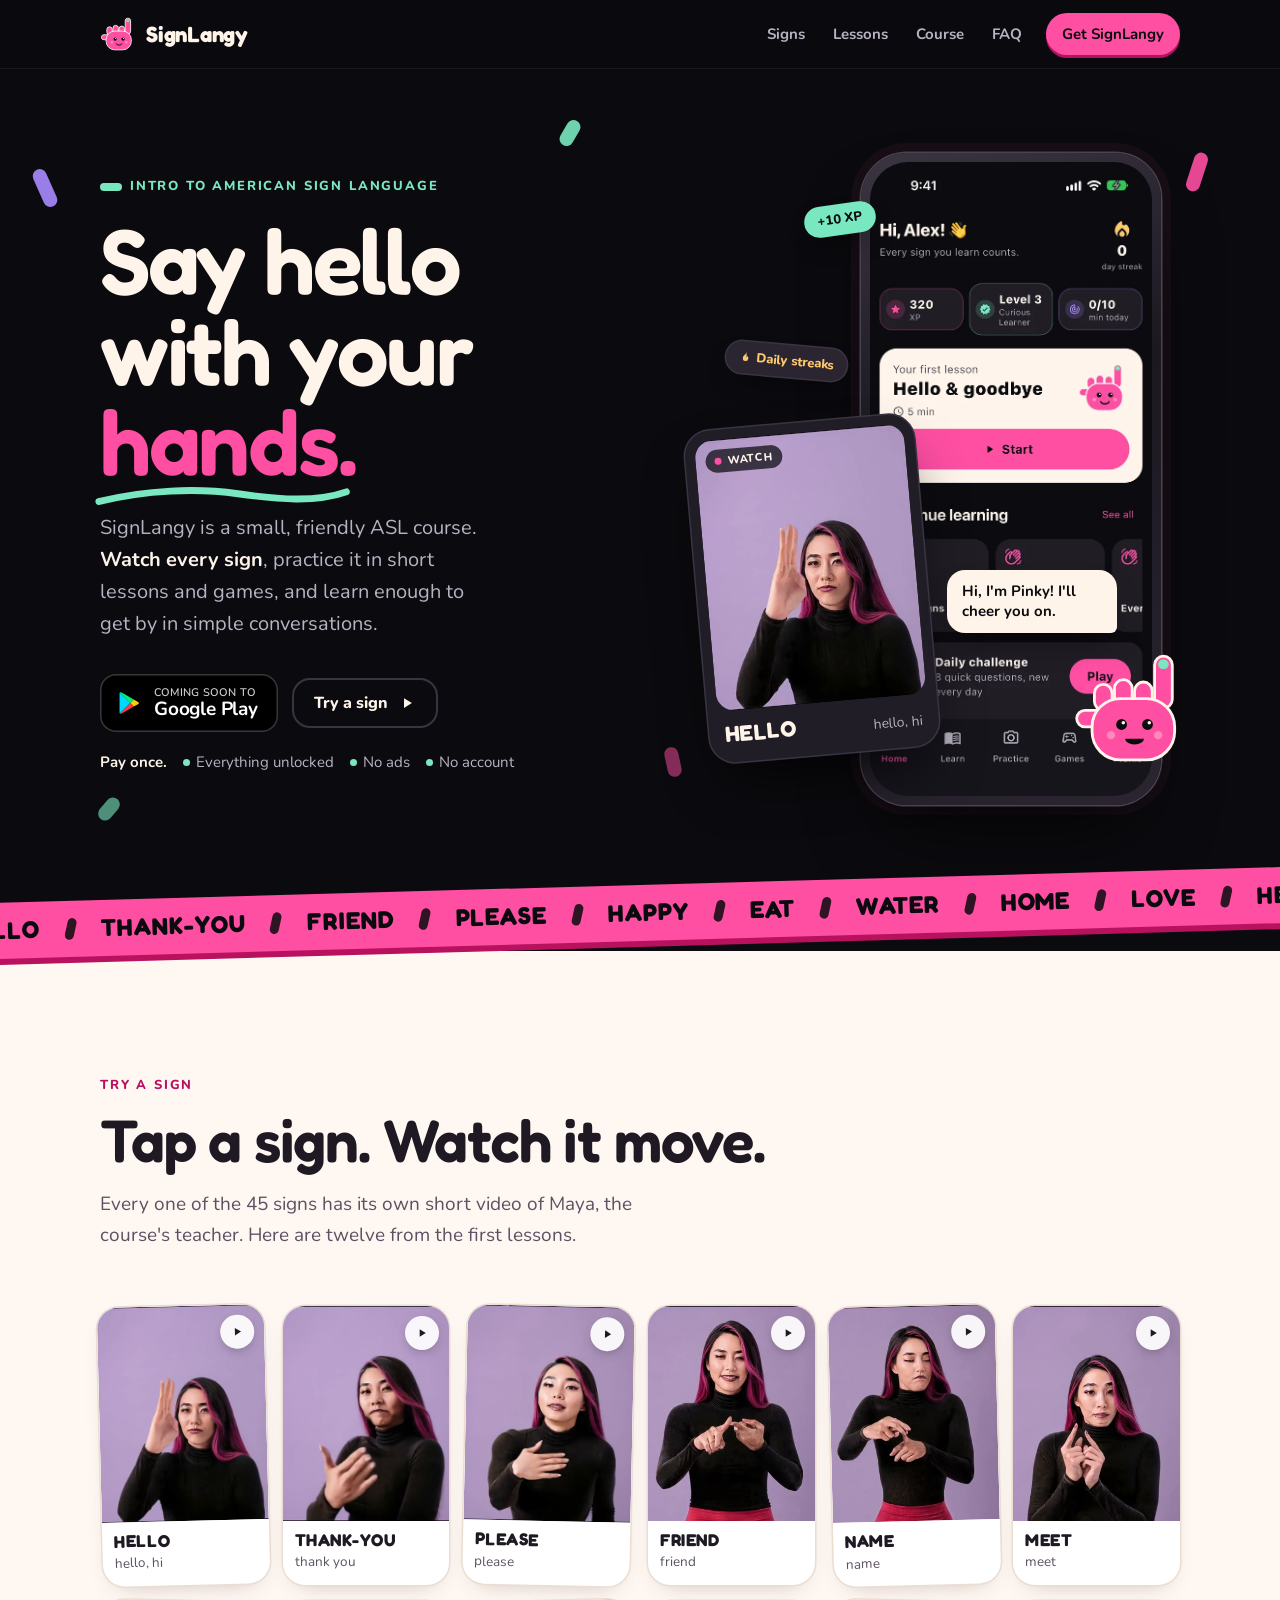
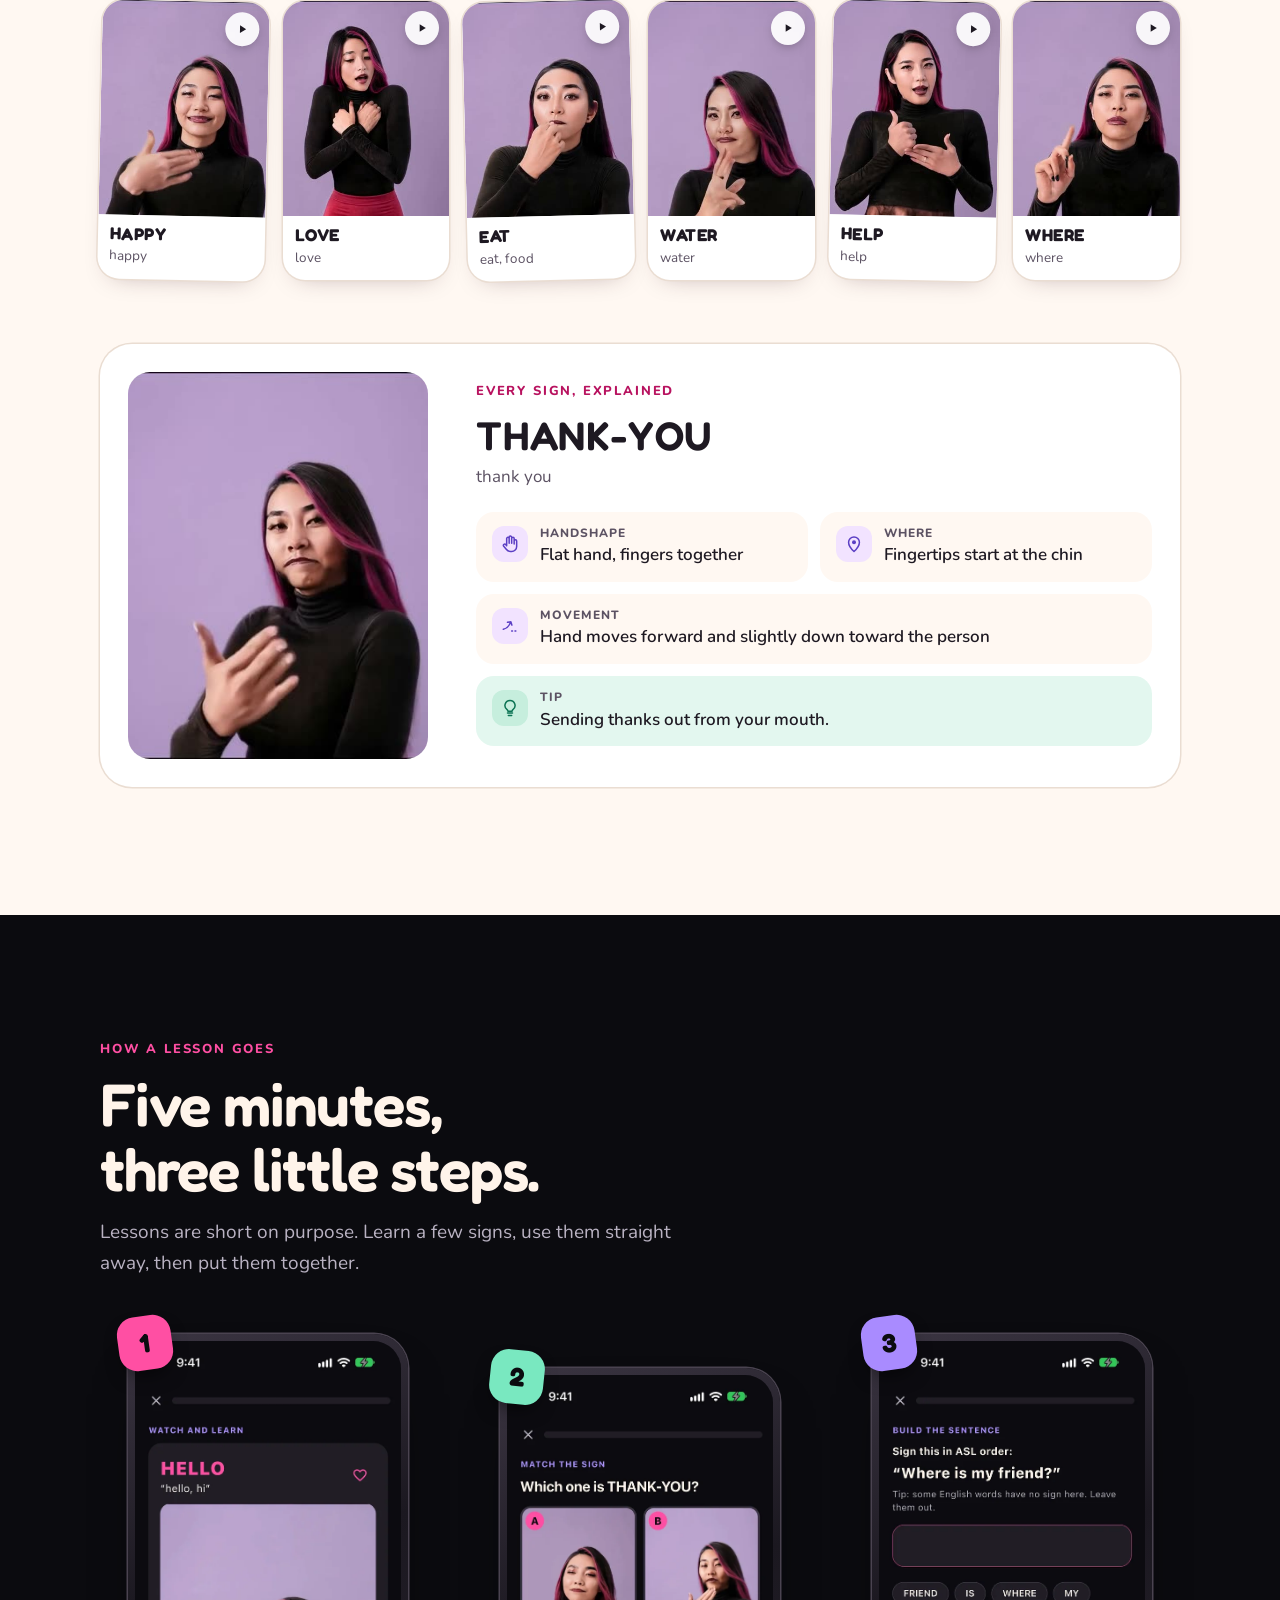
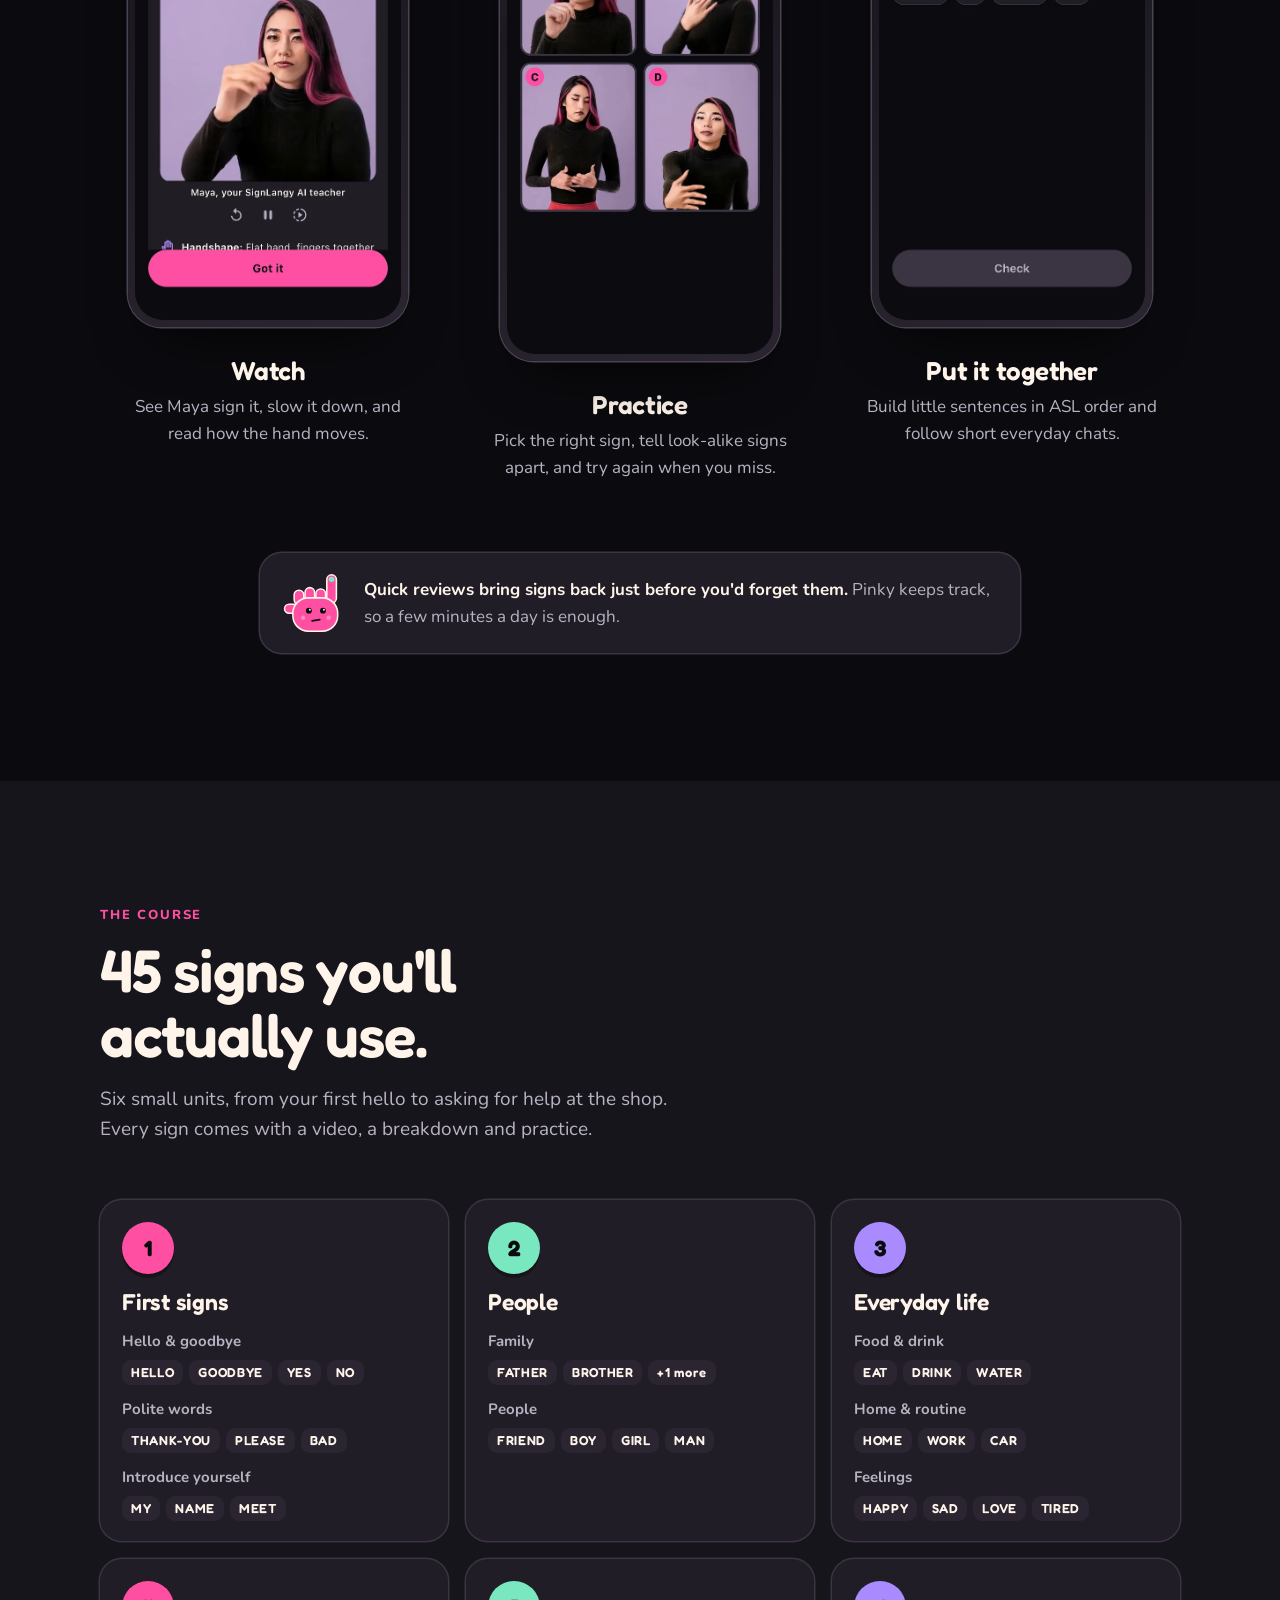
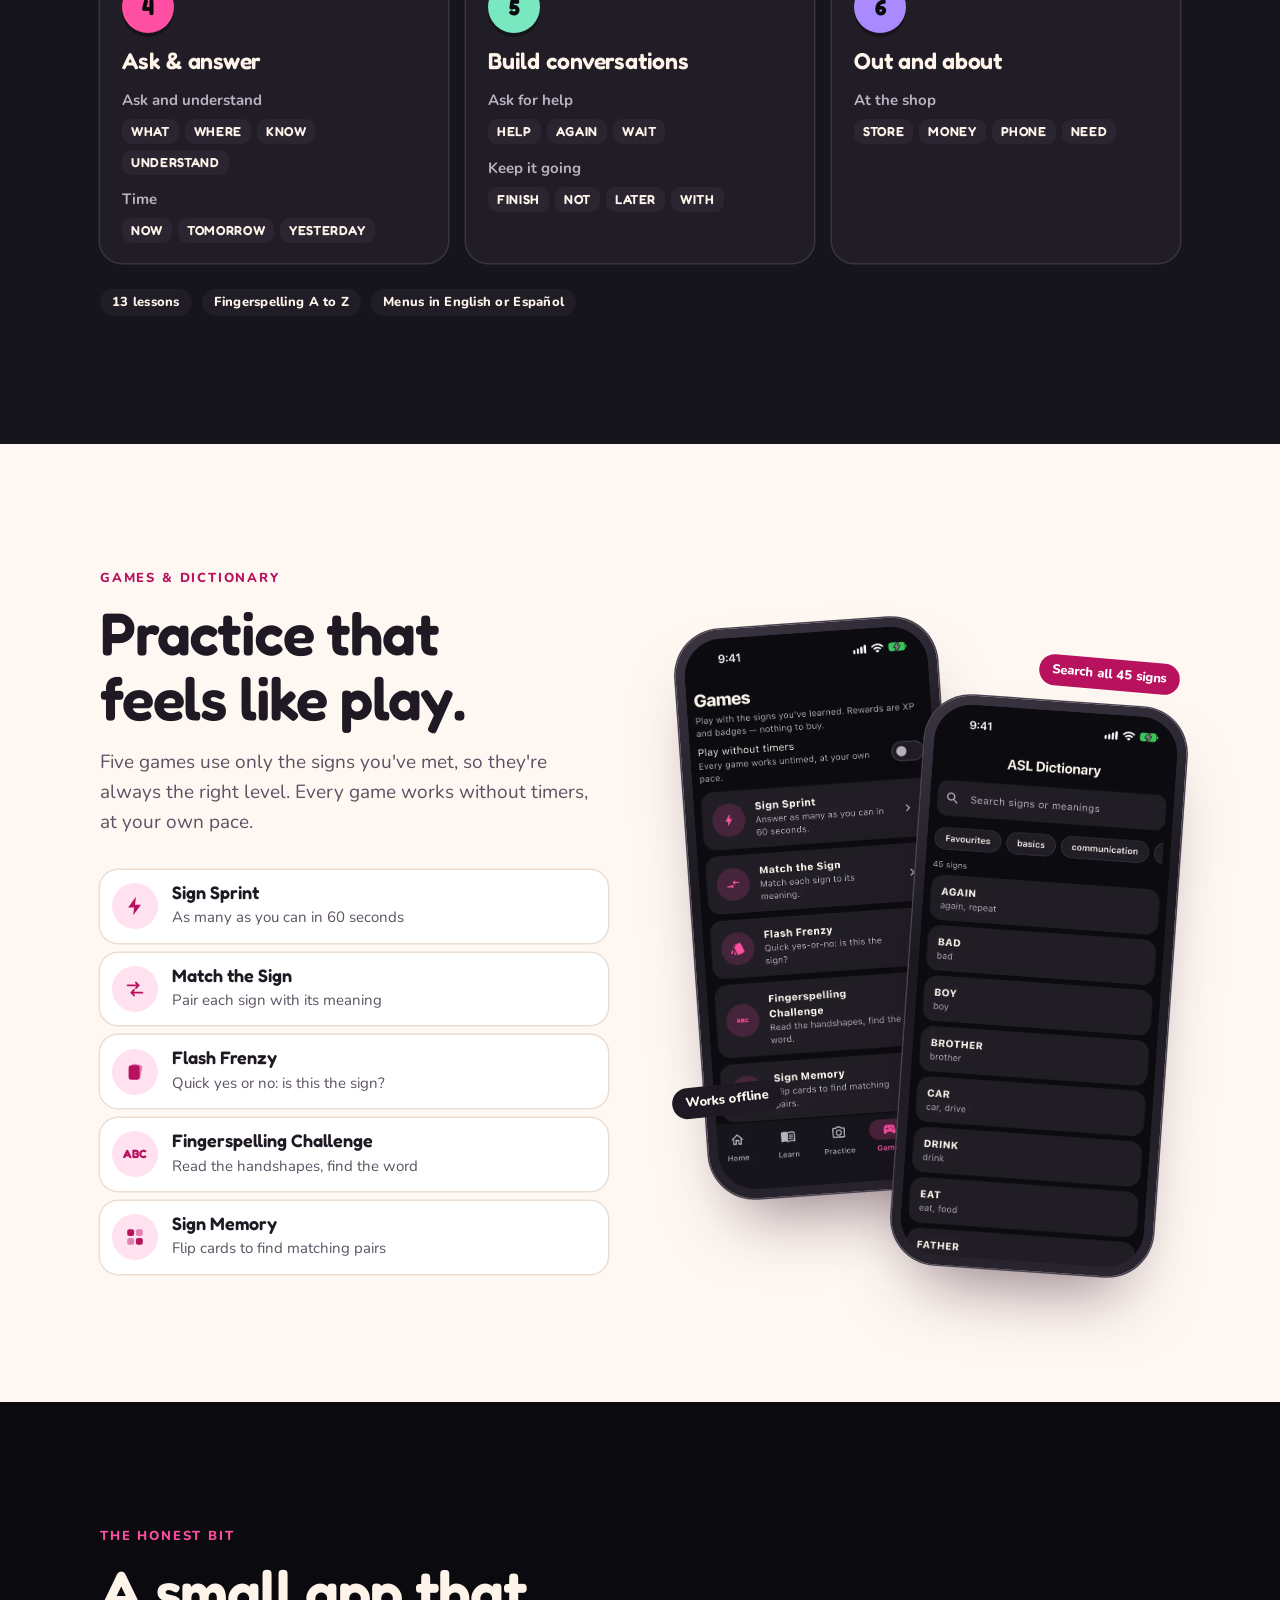
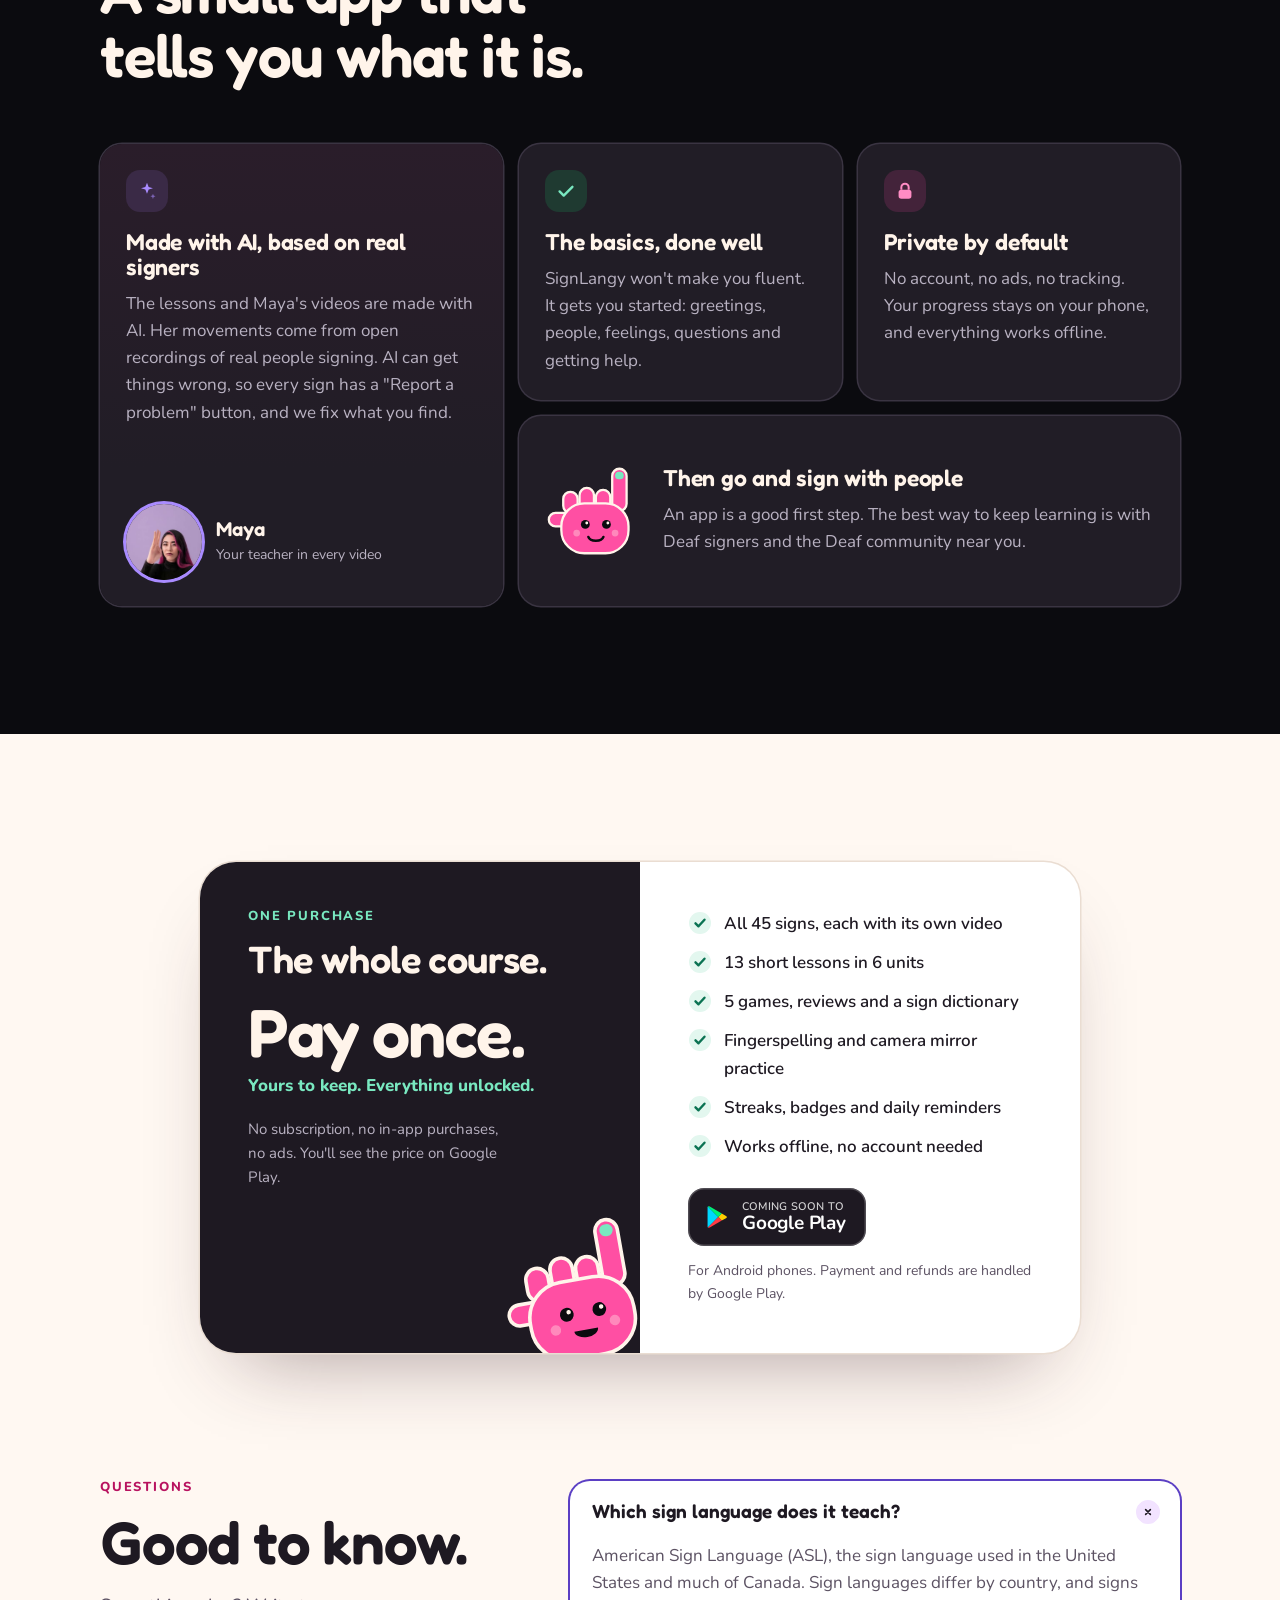
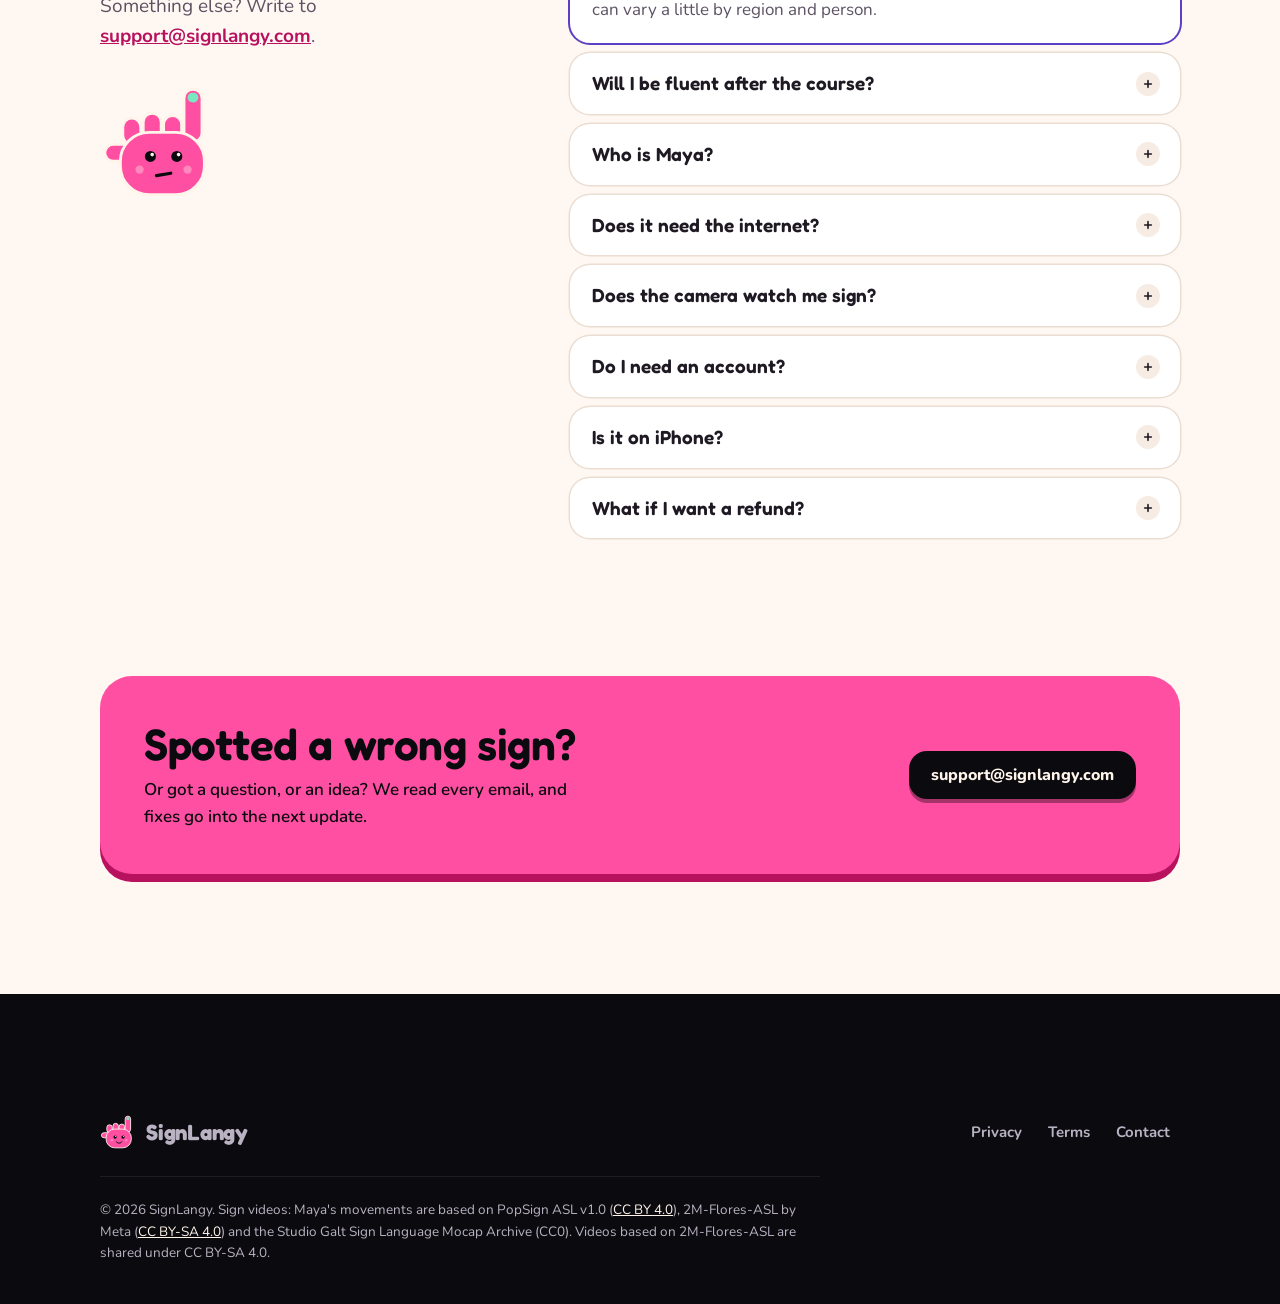
==== commit b593da8e: "Take the price off the website Co-Authored-By: Claude Opus 5.5 <noreply@anthropic.com>" ====
--- a/index.html
+++ b/index.html
@@ -4,13 +4,13 @@
 <meta charset="utf-8">
 <meta name="viewport" content="width=device-width, initial-scale=1">
 <title>SignLangy: learn your first ASL signs</title>
-<meta name="description" content="A friendly little course in American Sign Language. 45 everyday signs, a video for every sign, short lessons and games. Learn the basics to get by in simple conversations. $6.99 once, everything unlocked.">
+<meta name="description" content="A friendly little course in American Sign Language. 45 everyday signs, a video for every sign, short lessons and games. Learn the basics to get by in simple conversations. One purchase, everything unlocked.">
 <meta name="theme-color" content="#0B0B0F">
 <link rel="canonical" href="https://signlangy.com/">
 <meta property="og:type" content="website">
 <meta property="og:site_name" content="SignLangy">
 <meta property="og:title" content="SignLangy: learn your first ASL signs">
-<meta property="og:description" content="45 everyday ASL signs, a video for every sign, short lessons and games. $6.99 once, everything unlocked.">
+<meta property="og:description" content="45 everyday ASL signs, a video for every sign, short lessons and games. One purchase, everything unlocked.">
 <meta property="og:image" content="https://signlangy.com/img/og.png">
 <meta property="og:url" content="https://signlangy.com/">
 <meta name="twitter:card" content="summary_large_image">
@@ -22,7 +22,7 @@
 <link rel="stylesheet" href="/style.css">
 <script>document.documentElement.classList.add('js')</script>
 <script type="application/ld+json">
-{"@context":"https://schema.org","@type":"MobileApplication","name":"SignLangy: Intro to ASL","operatingSystem":"Android","applicationCategory":"EducationalApplication","offers":{"@type":"Offer","price":"6.99","priceCurrency":"USD"},"url":"https://signlangy.com/"}
+{"@context":"https://schema.org","@type":"MobileApplication","name":"SignLangy: Intro to ASL","operatingSystem":"Android","applicationCategory":"EducationalApplication","url":"https://signlangy.com/"}
 </script>
 </head>
 <body>
@@ -105,7 +105,7 @@
           <span class="store" role="img" aria-label="Coming soon to Google Play"><svg aria-hidden="true"><use href="#gplay"/></svg><span><small>Coming soon to</small>Google Play</span></span>
           <a class="btn ghost" href="#signs">Try a sign <svg width="18" height="18" aria-hidden="true"><use href="#i-play"/></svg></a>
         </div>
-        <p class="price-note"><b>$6.99, paid once.</b> <span>Everything unlocked</span> <span>No ads</span> <span>No account</span></p>
+        <p class="price-note"><b>Pay once.</b> <span>Everything unlocked</span> <span>No ads</span> <span>No account</span></p>
       </div>
 
       <div class="stage reveal" aria-label="SignLangy on a phone, with a sign video">
@@ -319,11 +319,11 @@
     <div class="wrap">
       <div class="price-card reveal">
         <div class="l">
-          <span class="kicker" style="color:var(--mint)">One price</span>
+          <span class="kicker" style="color:var(--mint)">One purchase</span>
           <h2 style="font-size:clamp(28px,3.4vw,38px)">The whole course.</h2>
-          <p class="amount"><sup>$</sup>6.99</p>
-          <p class="once">Paid once. Yours to keep.</p>
-          <p class="small">No subscription, no in-app purchases, no ads. Prices may differ a little by country.</p>
+          <p class="amount">Pay once.</p>
+          <p class="once">Yours to keep. Everything unlocked.</p>
+          <p class="small">No subscription, no in-app purchases, no ads. You'll see the price on Google Play.</p>
           <svg class="pk" viewBox="0 0 100 100" aria-hidden="true"><use href="#pinky-cheer"/></svg>
         </div>
         <div class="r">
--- a/style.css
+++ b/style.css
@@ -342,7 +342,7 @@
   box-shadow: 0 0 0 1.5px var(--day-line), 0 40px 80px -40px rgba(60, 30, 40, .45);
 }
 .price-card .l { padding: clamp(28px, 4vw, 48px); background: var(--day-ink); color: var(--cream); position: relative; overflow: hidden; }
-.price-card .l .amount { font: 600 clamp(64px, 9vw, 96px)/1 var(--display); letter-spacing: -.03em; margin-top: 18px; }
+.price-card .l .amount { font: 600 clamp(46px, 6vw, 68px)/1 var(--display); letter-spacing: -.03em; margin-top: 18px; }
 .price-card .l .amount sup { font-size: .42em; vertical-align: .9em; margin-right: 2px; }
 .price-card .l .once { color: var(--mint); font-weight: 800; margin-top: 6px; }
 .price-card .l p.small { color: var(--muted); font-size: 15px; margin-top: 18px; max-width: 28ch; }
@@ -456,8 +456,7 @@
 
 @media (max-width: 560px) {
   body { font-size: 16px; }
-  .confetti i:nth-child(1), .confetti i:nth-child(2) { display: none; }
-  .confetti i:nth-child(4) { top: 2% !important; left: 88% !important; }
+  .confetti i:nth-child(1), .confetti i:nth-child(2), .confetti i:nth-child(4) { display: none; }
   .top .wrap { height: 60px; }
   .brand { font-size: 20px; }
   .brand svg { width: 32px; height: 32px; }
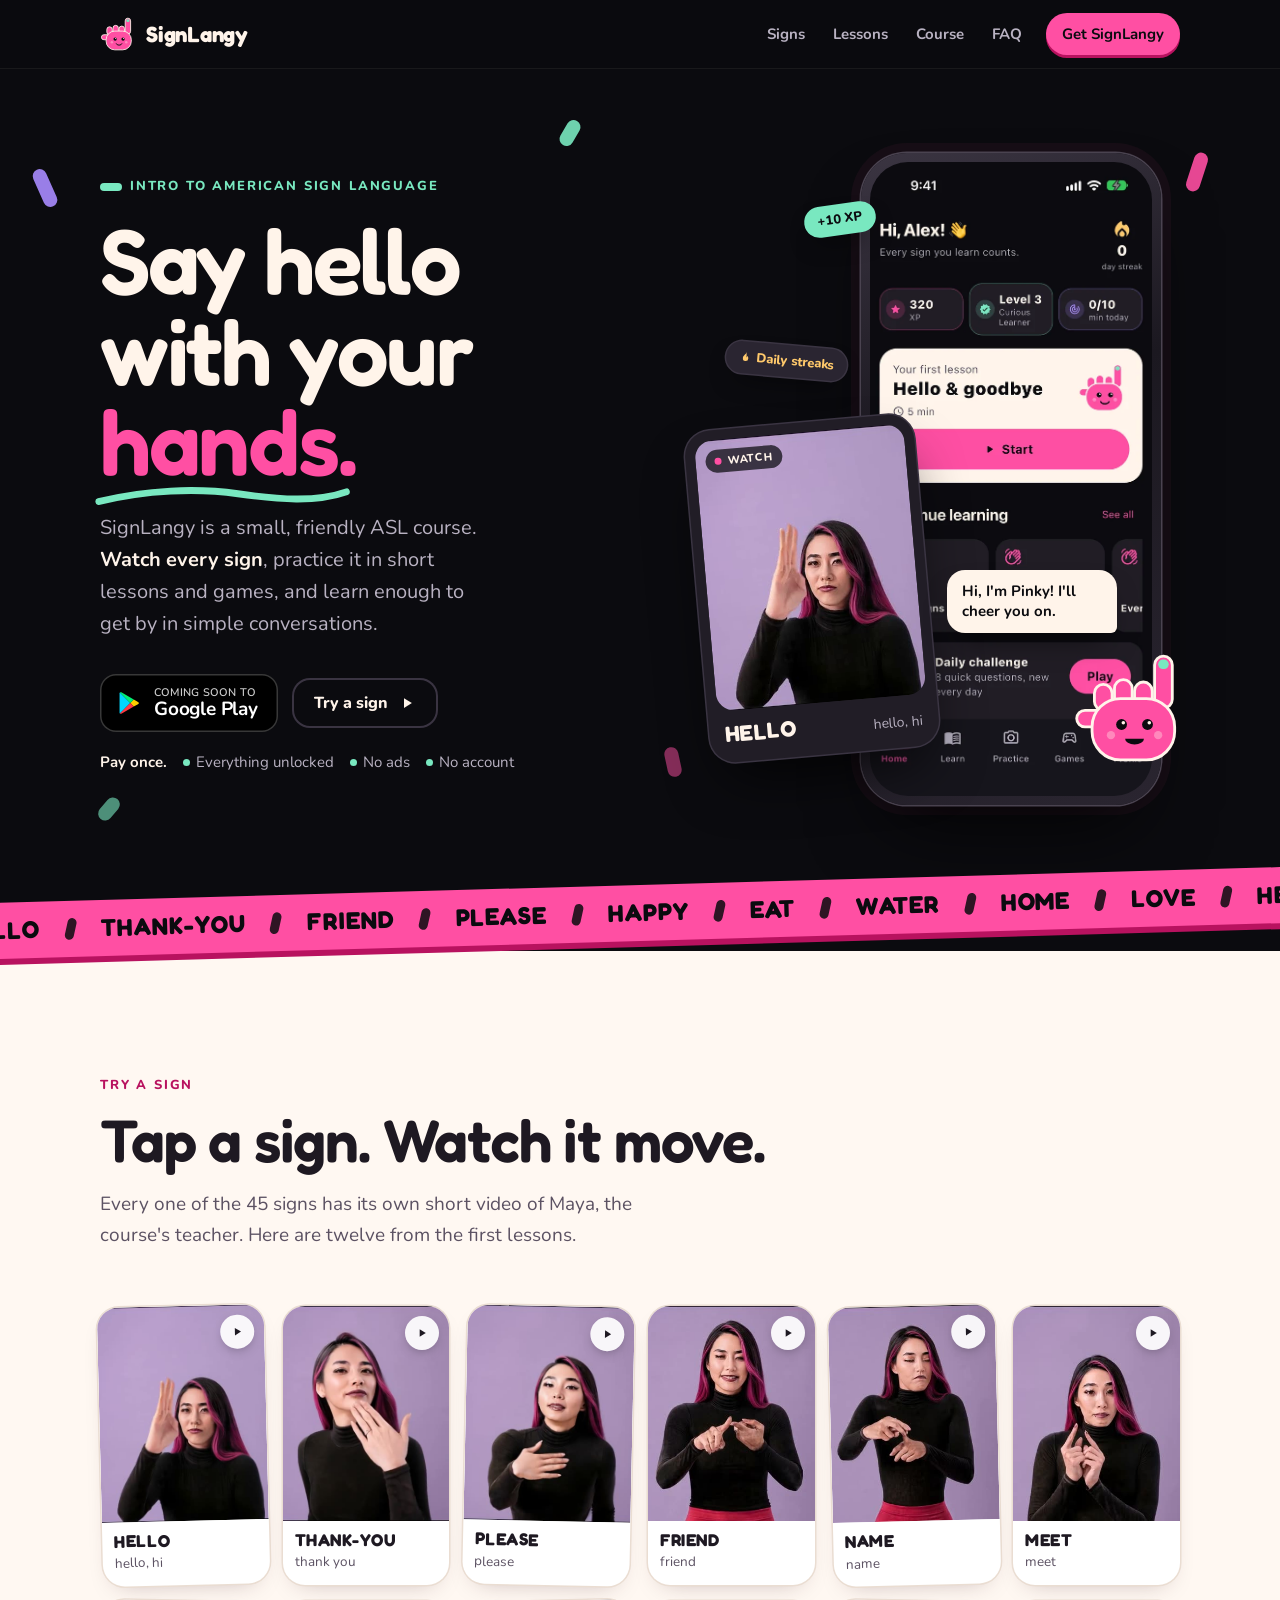
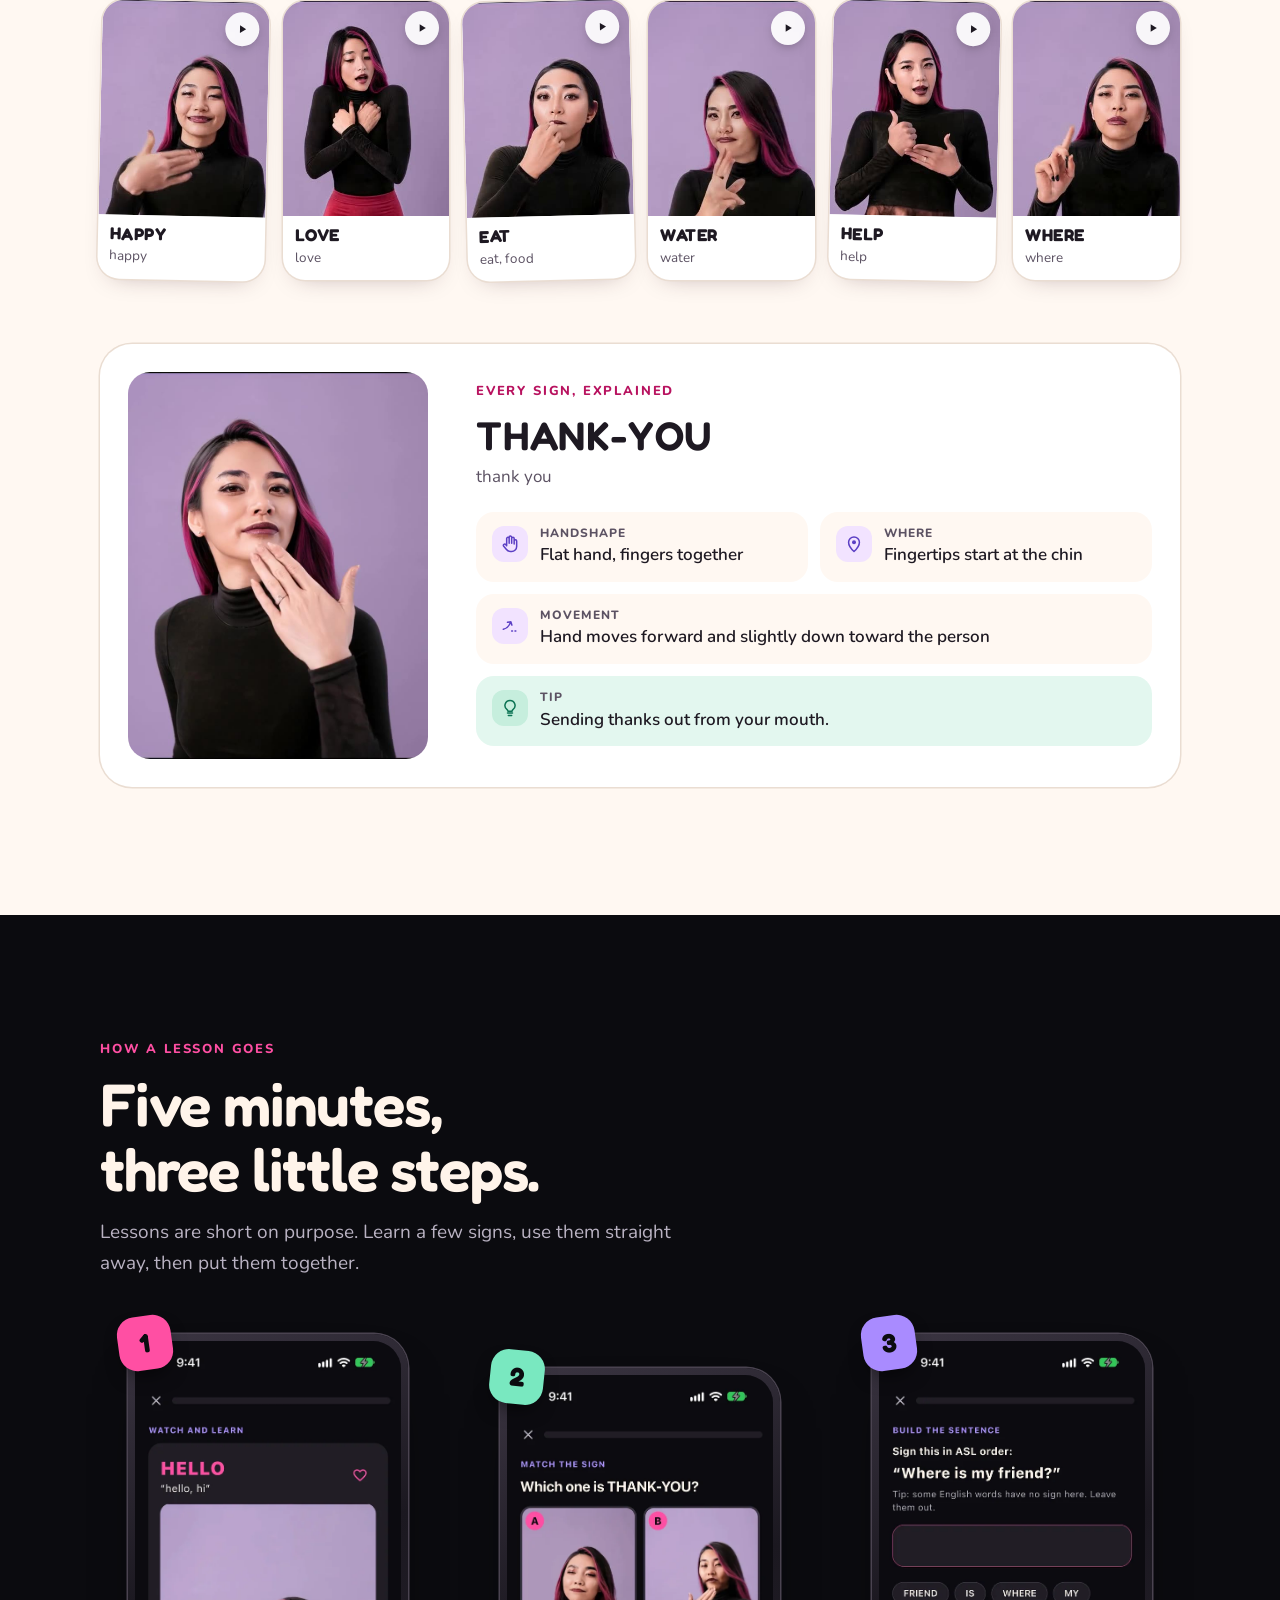
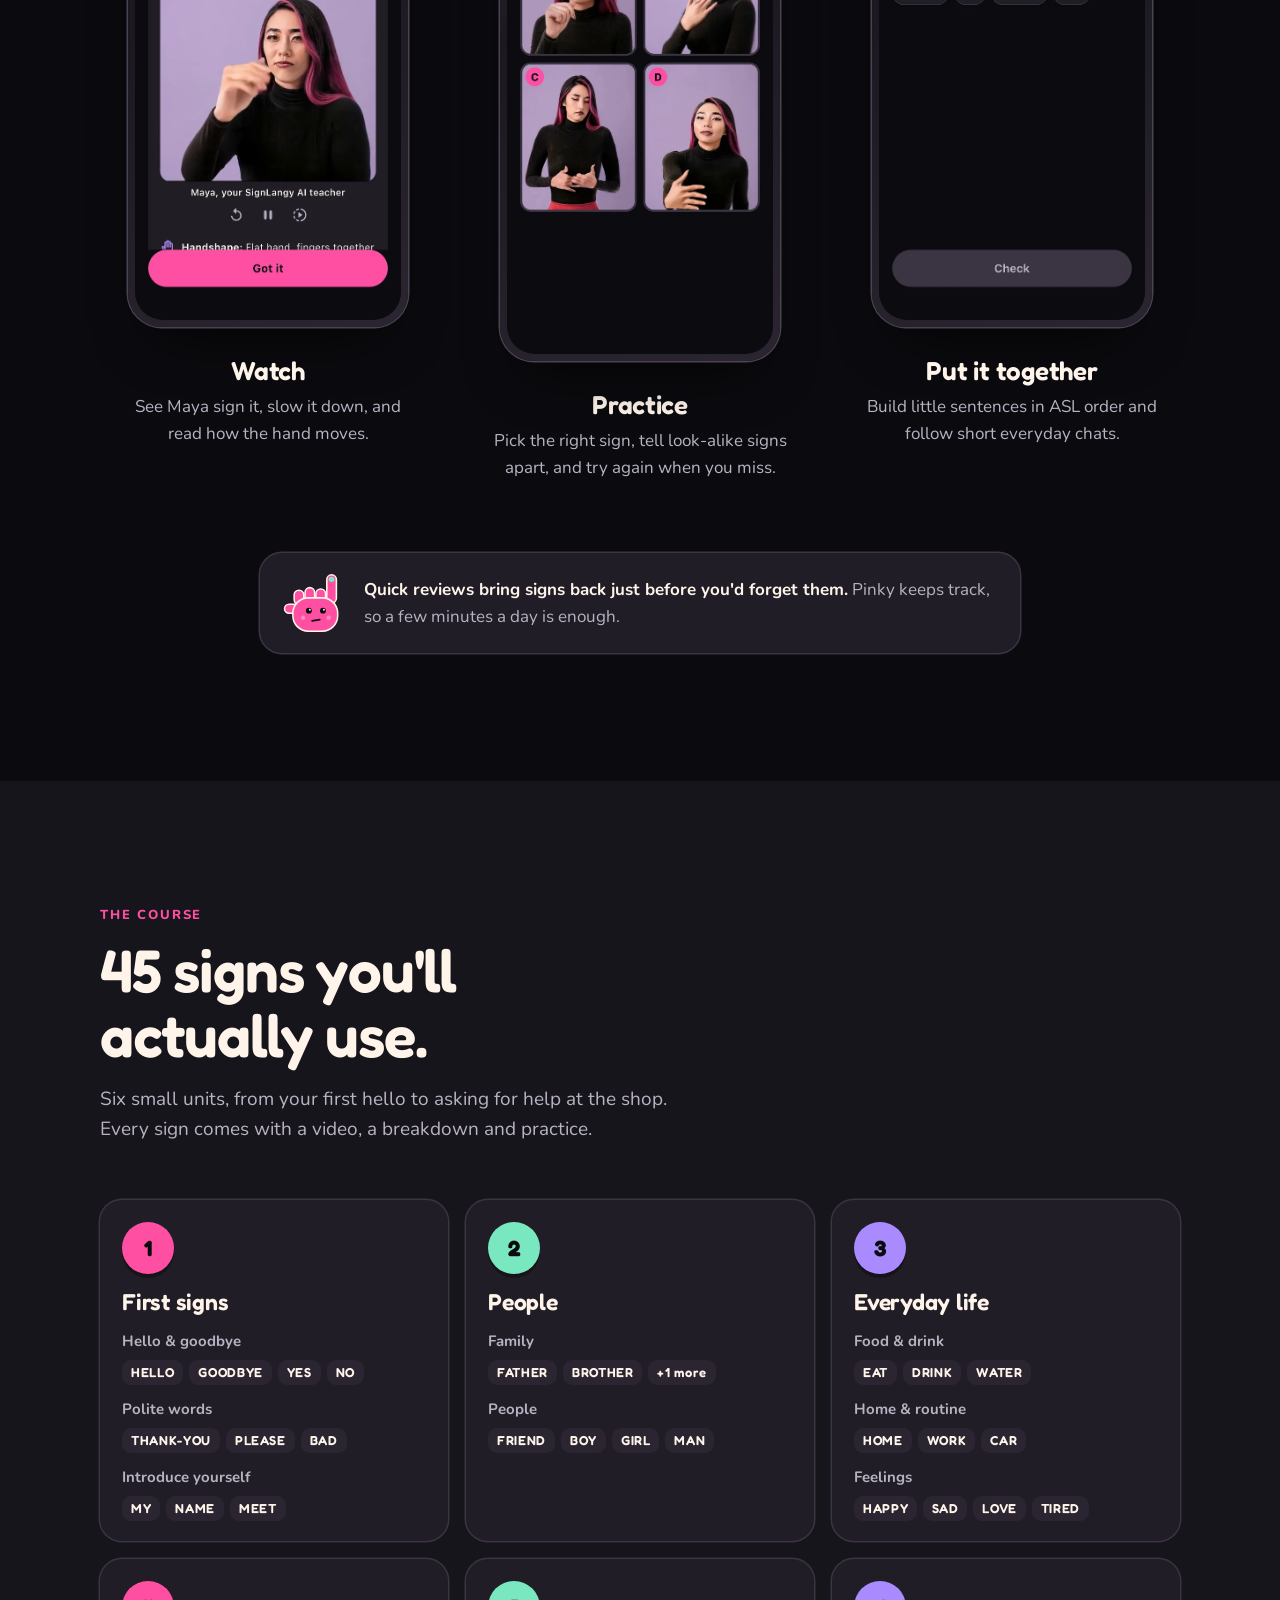
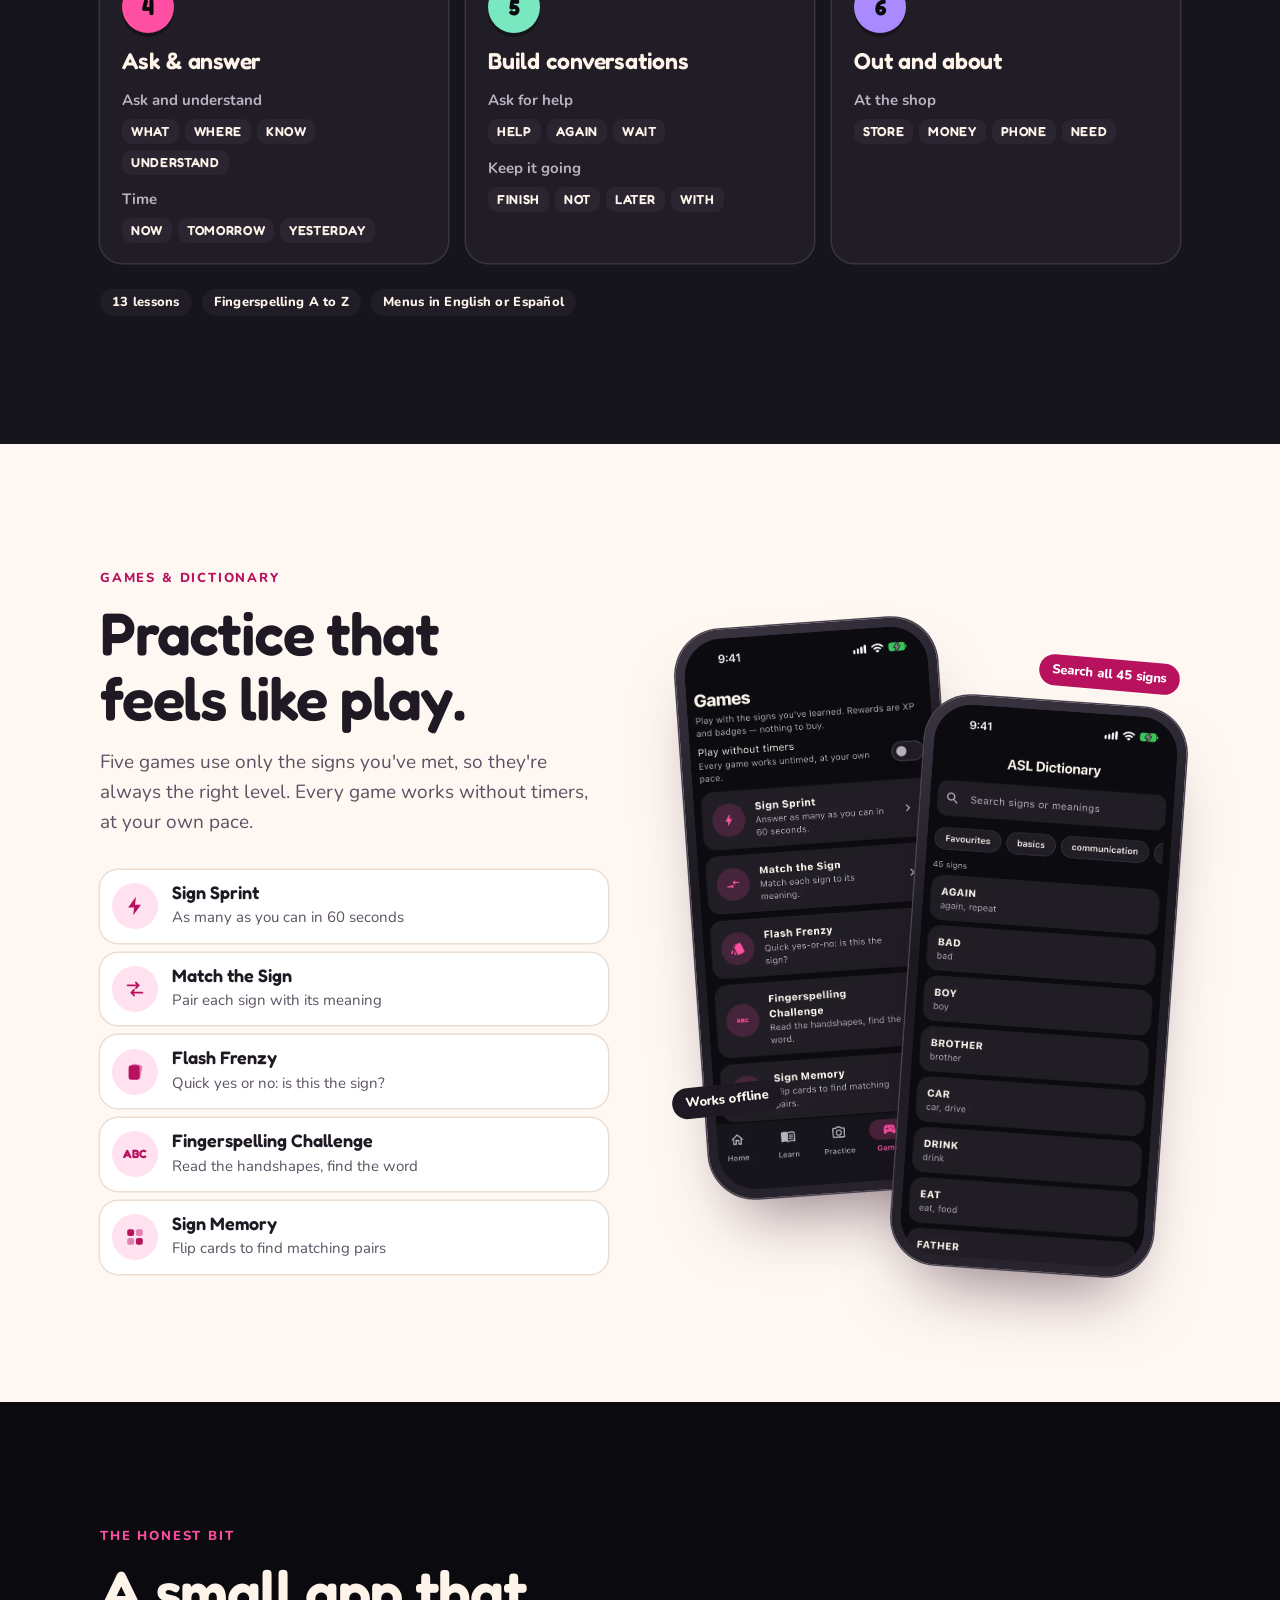
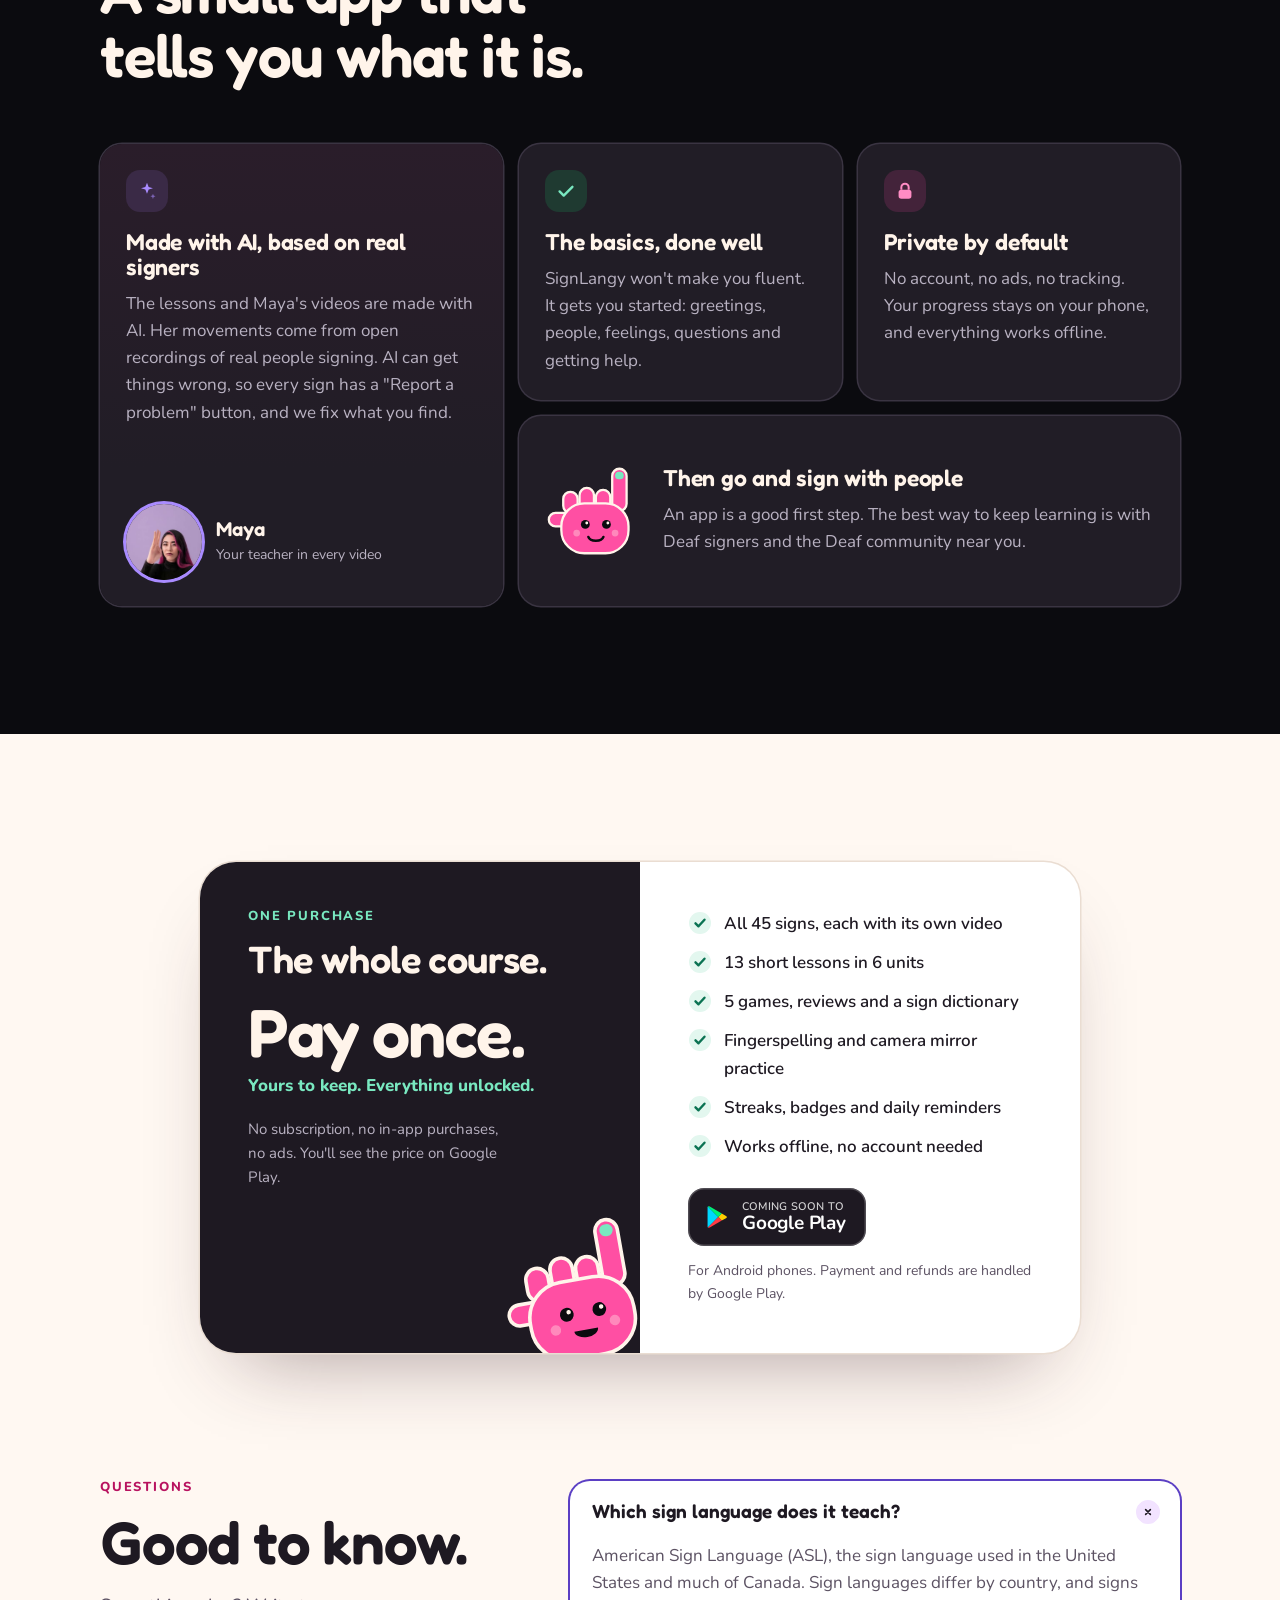
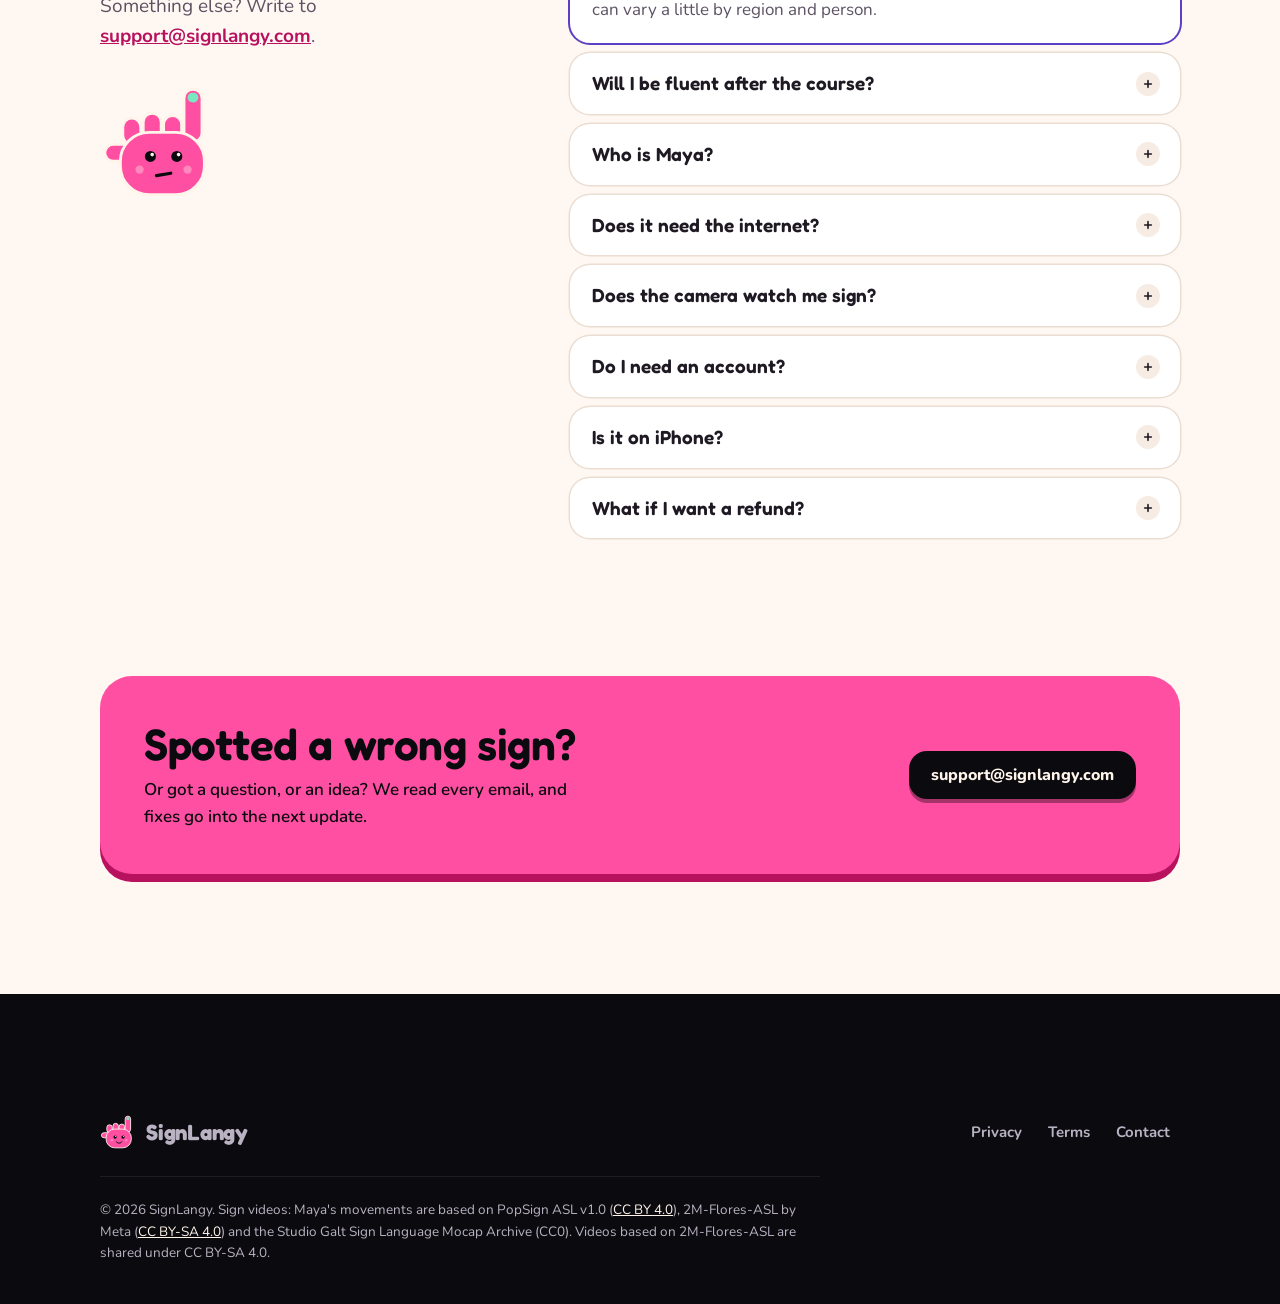
==== commit e89cfdb5: "Sharper THANK-YOU video New take made from a crisper source recording; the breakdown section uses a " ====
--- a/index.html
+++ b/index.html
@@ -160,7 +160,7 @@
       </div>
 
       <article class="anatomy reveal" aria-labelledby="hello-title">
-        <video class="autoplay" src="/video/thank-you.mp4" poster="/video/thank-you.jpg" muted loop playsinline preload="none" aria-label="Maya signing THANK-YOU"></video>
+        <video class="autoplay" src="/video/thank-you-hd.mp4" poster="/video/thank-you-hd.jpg" muted loop playsinline preload="none" aria-label="Maya signing THANK-YOU"></video>
         <div>
           <span class="kicker">Every sign, explained</span>
           <h3 id="hello-title">THANK-YOU</h3>
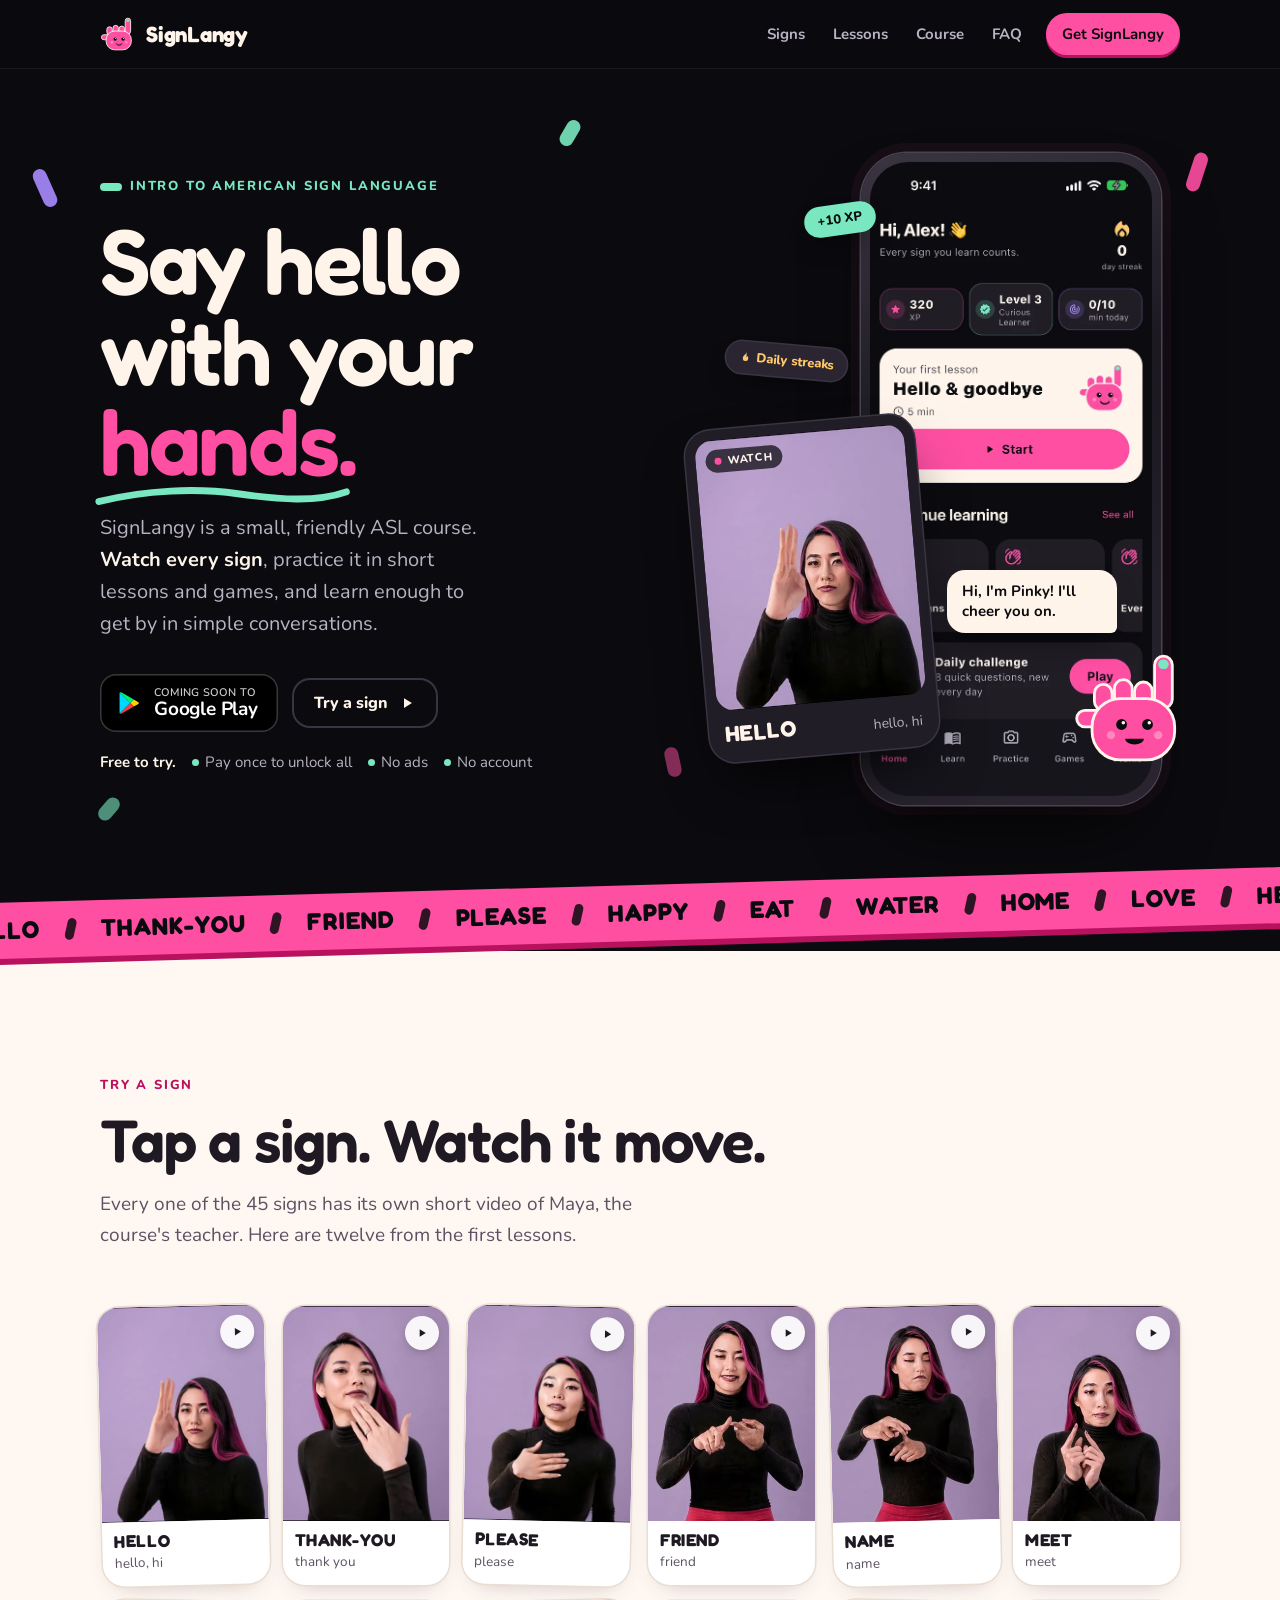
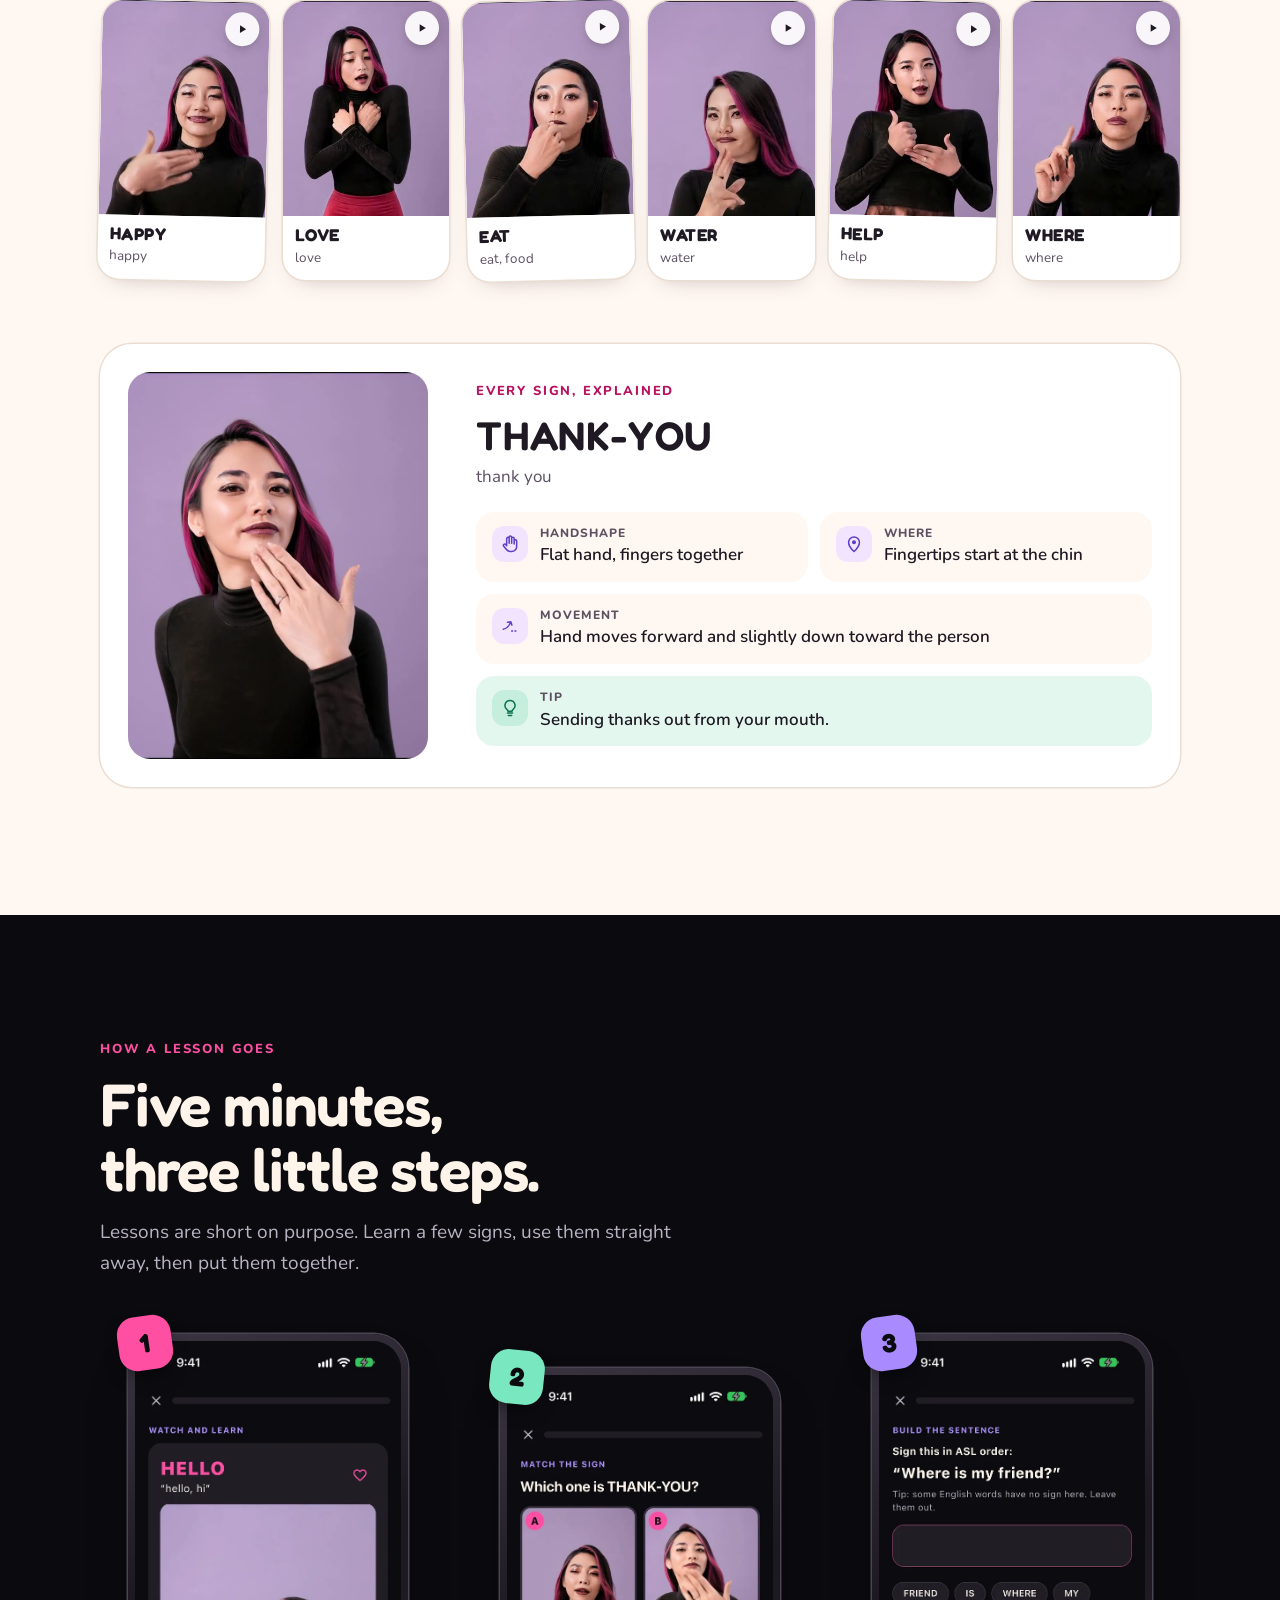
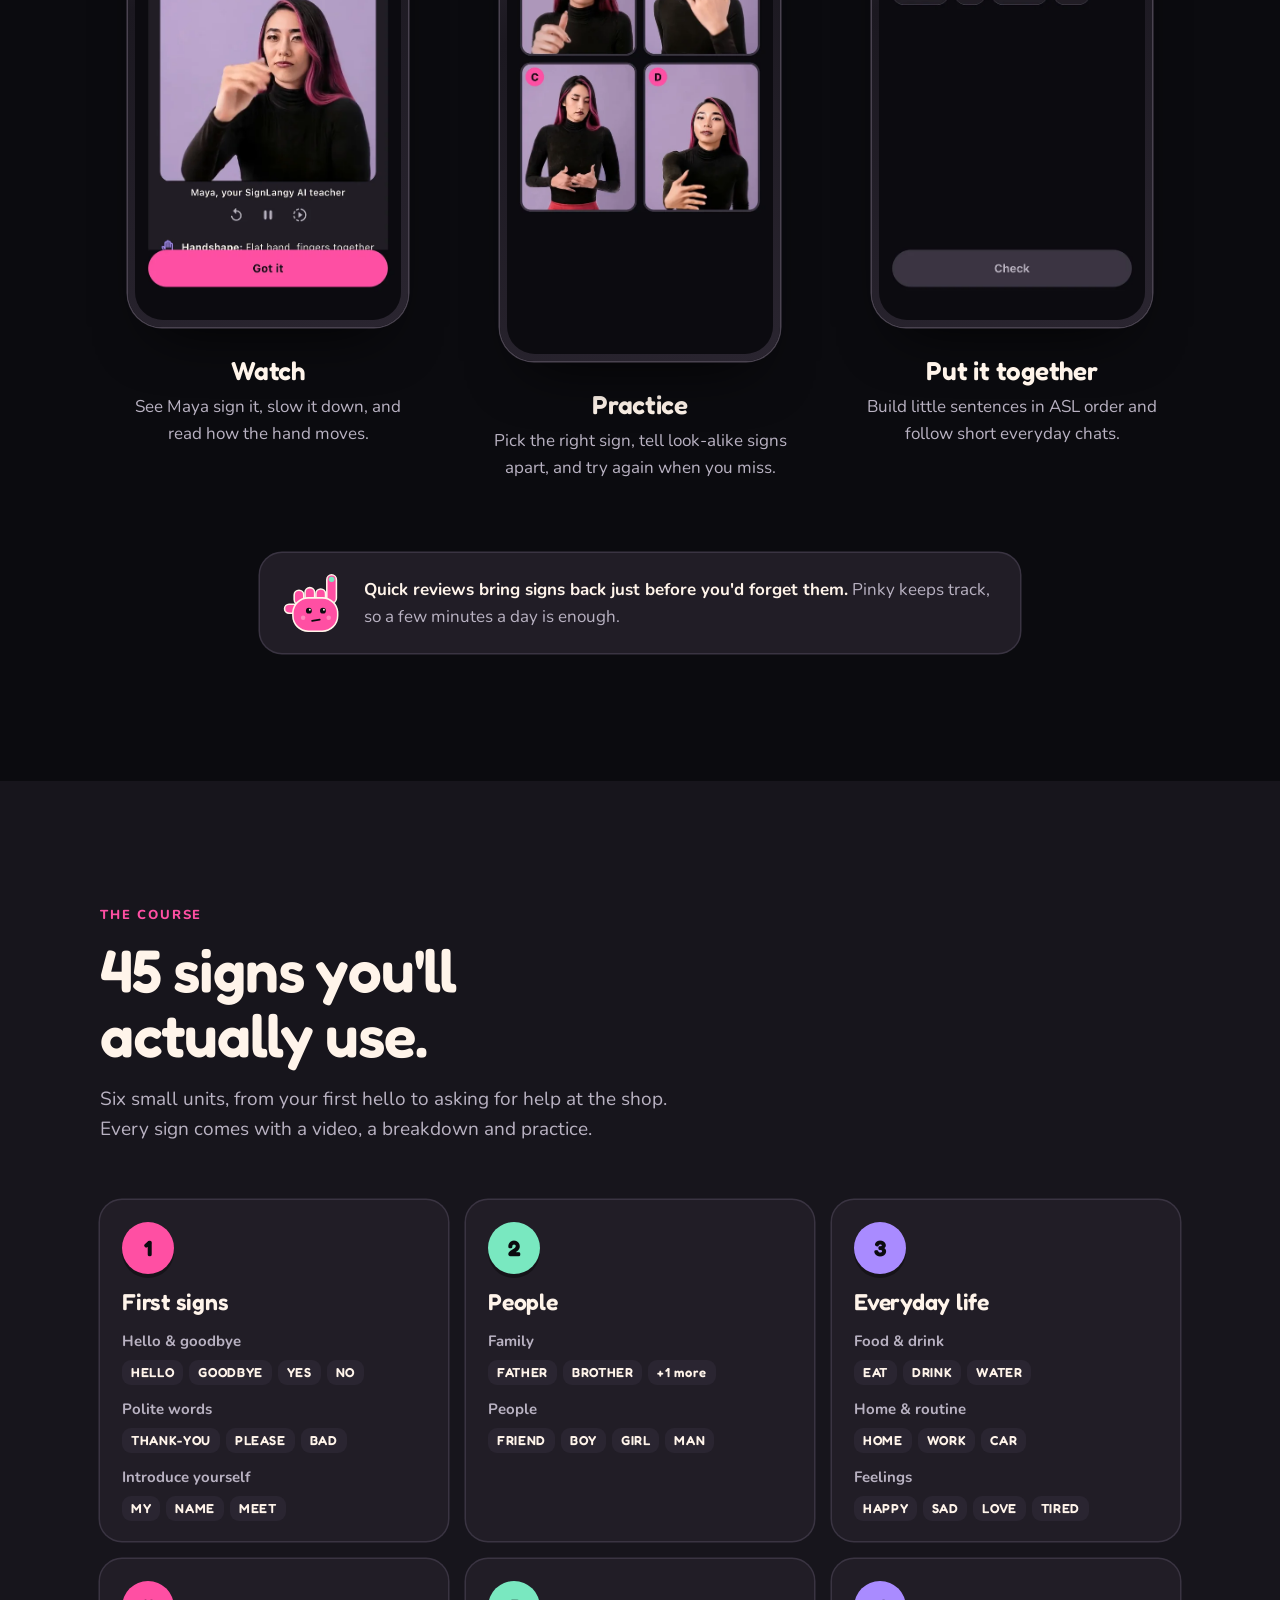
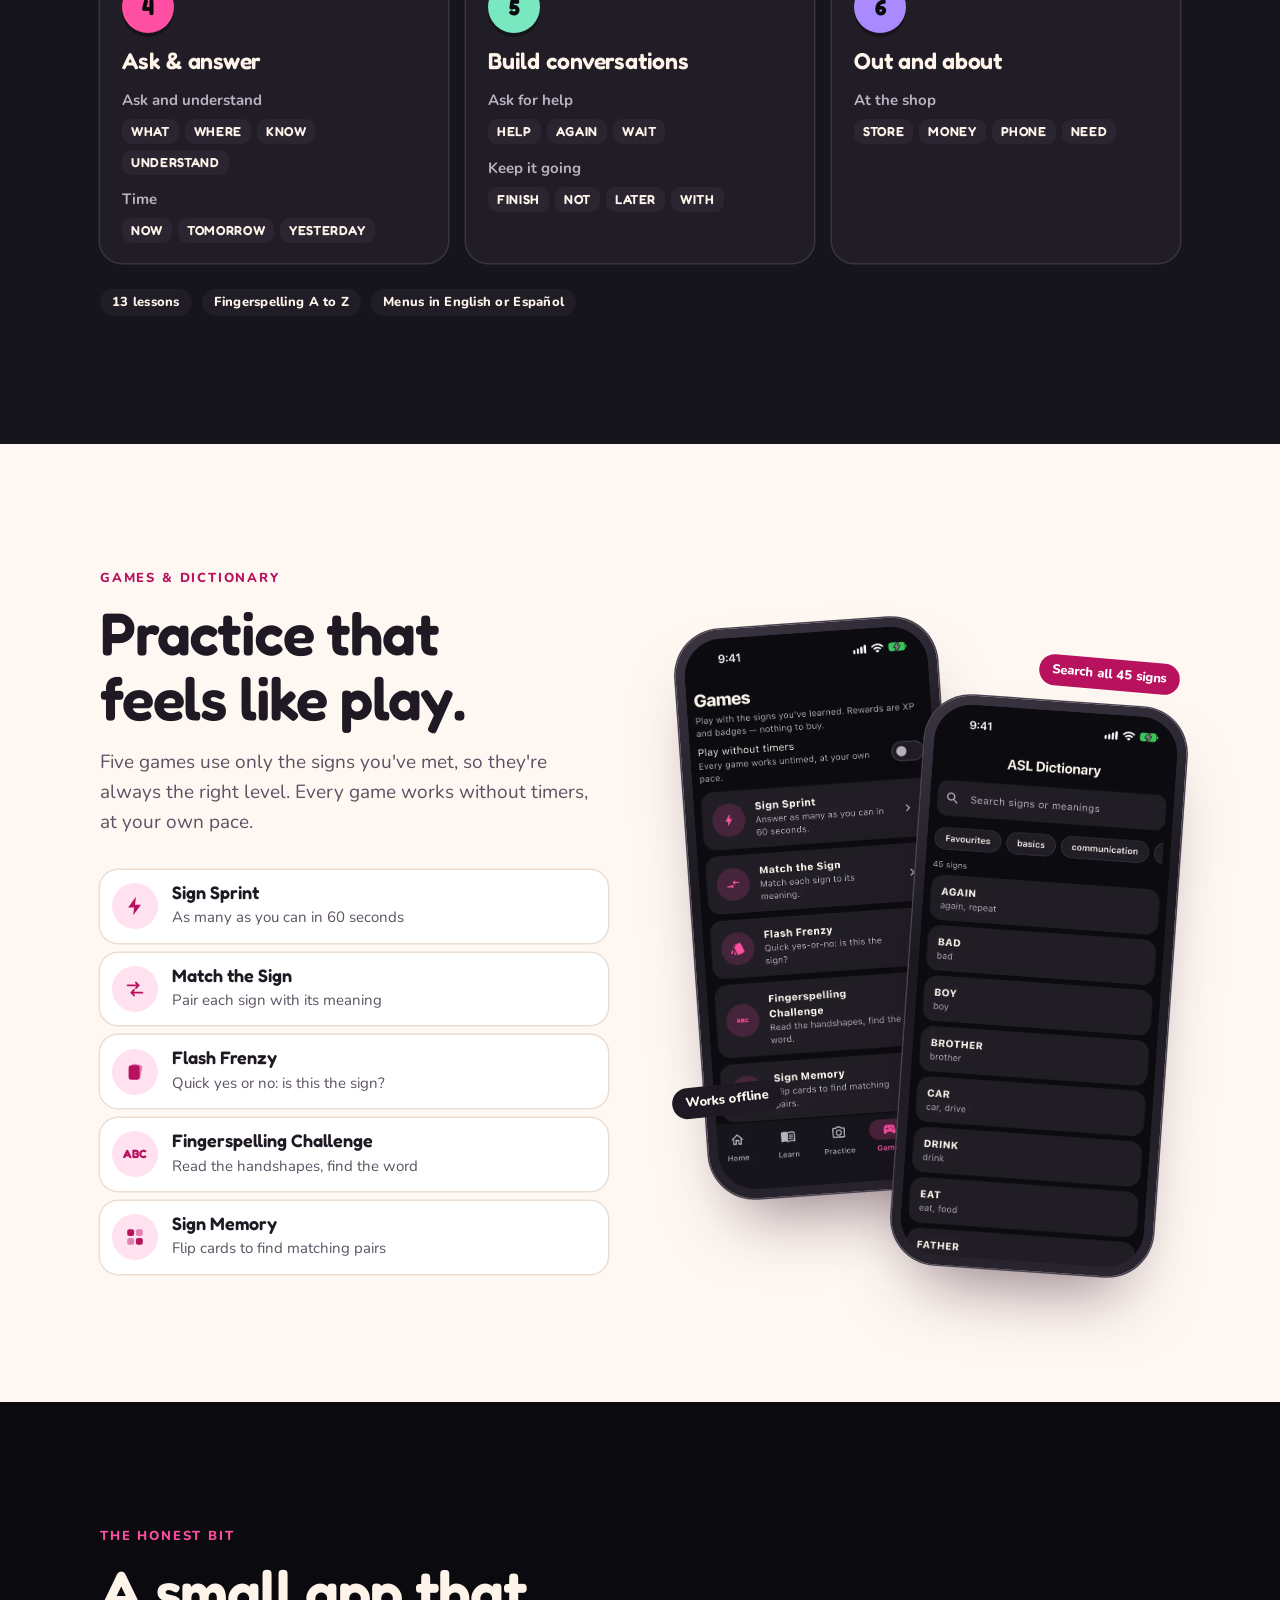
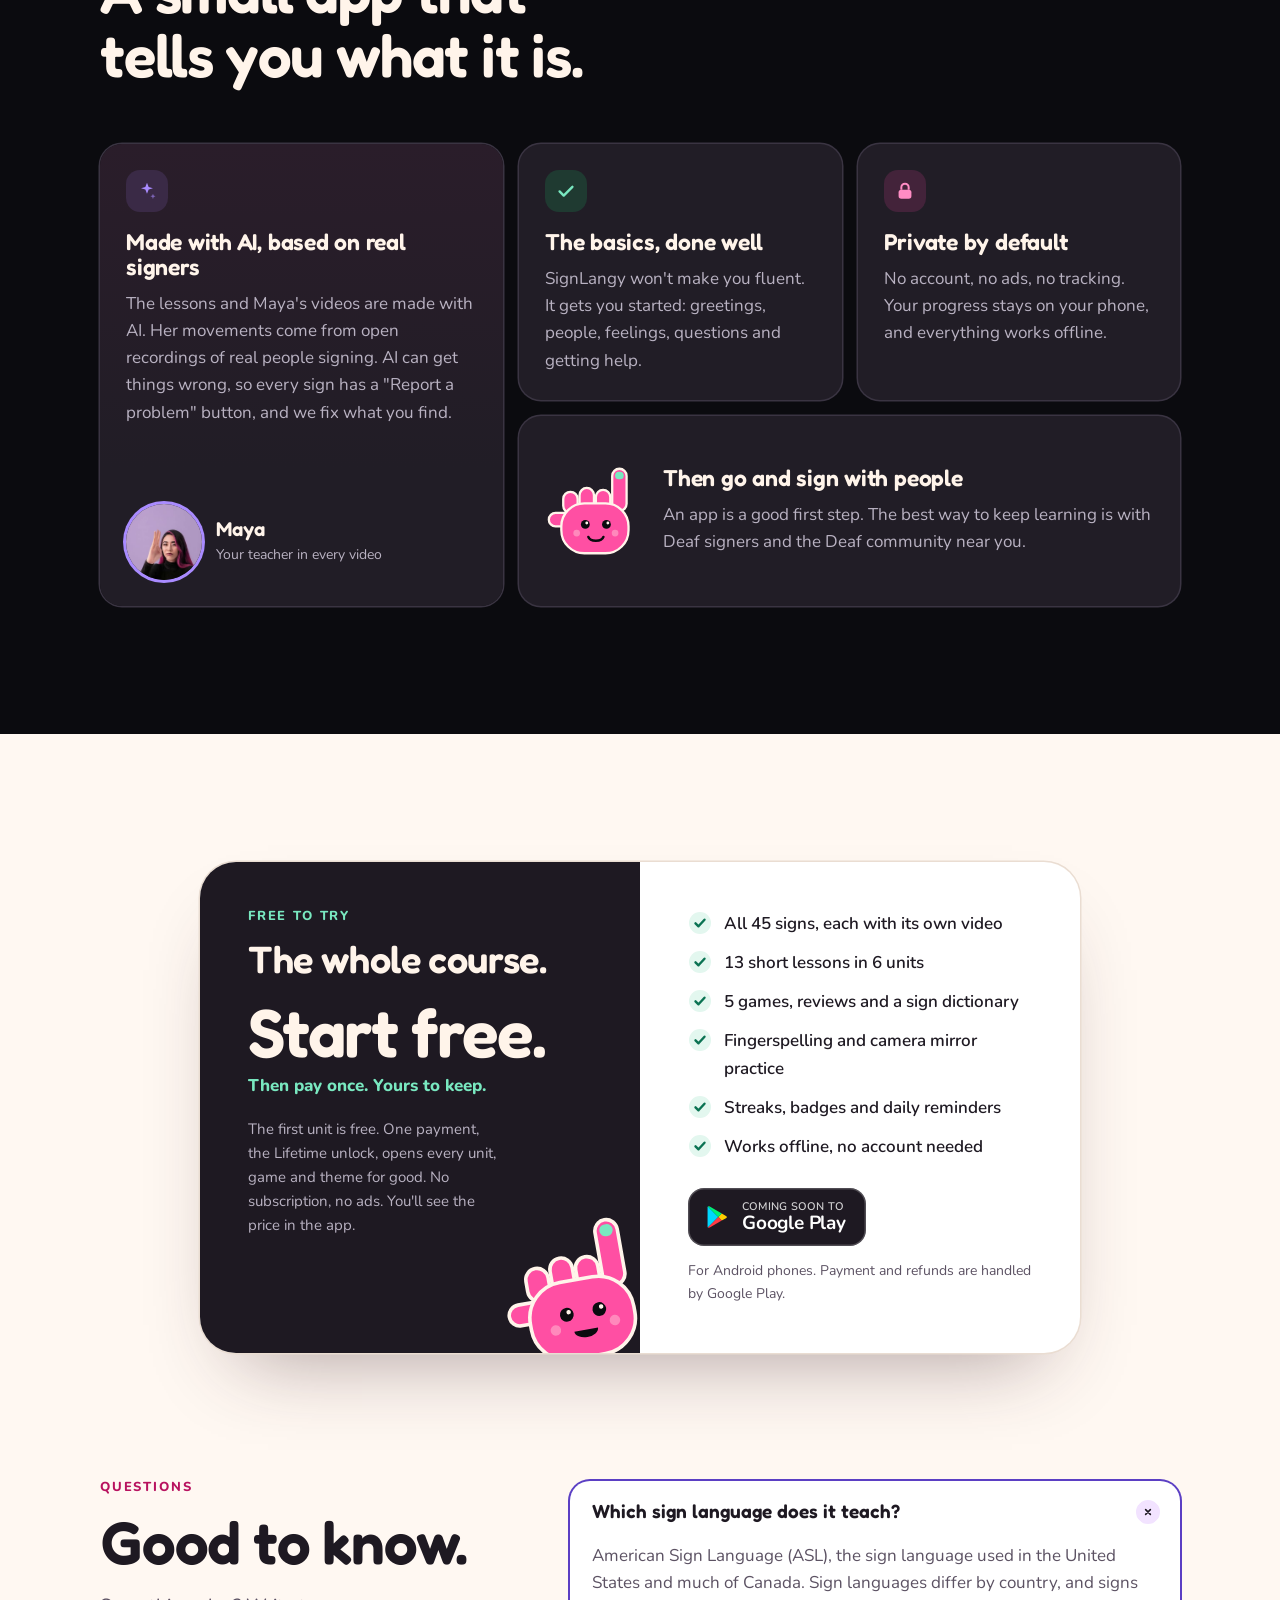
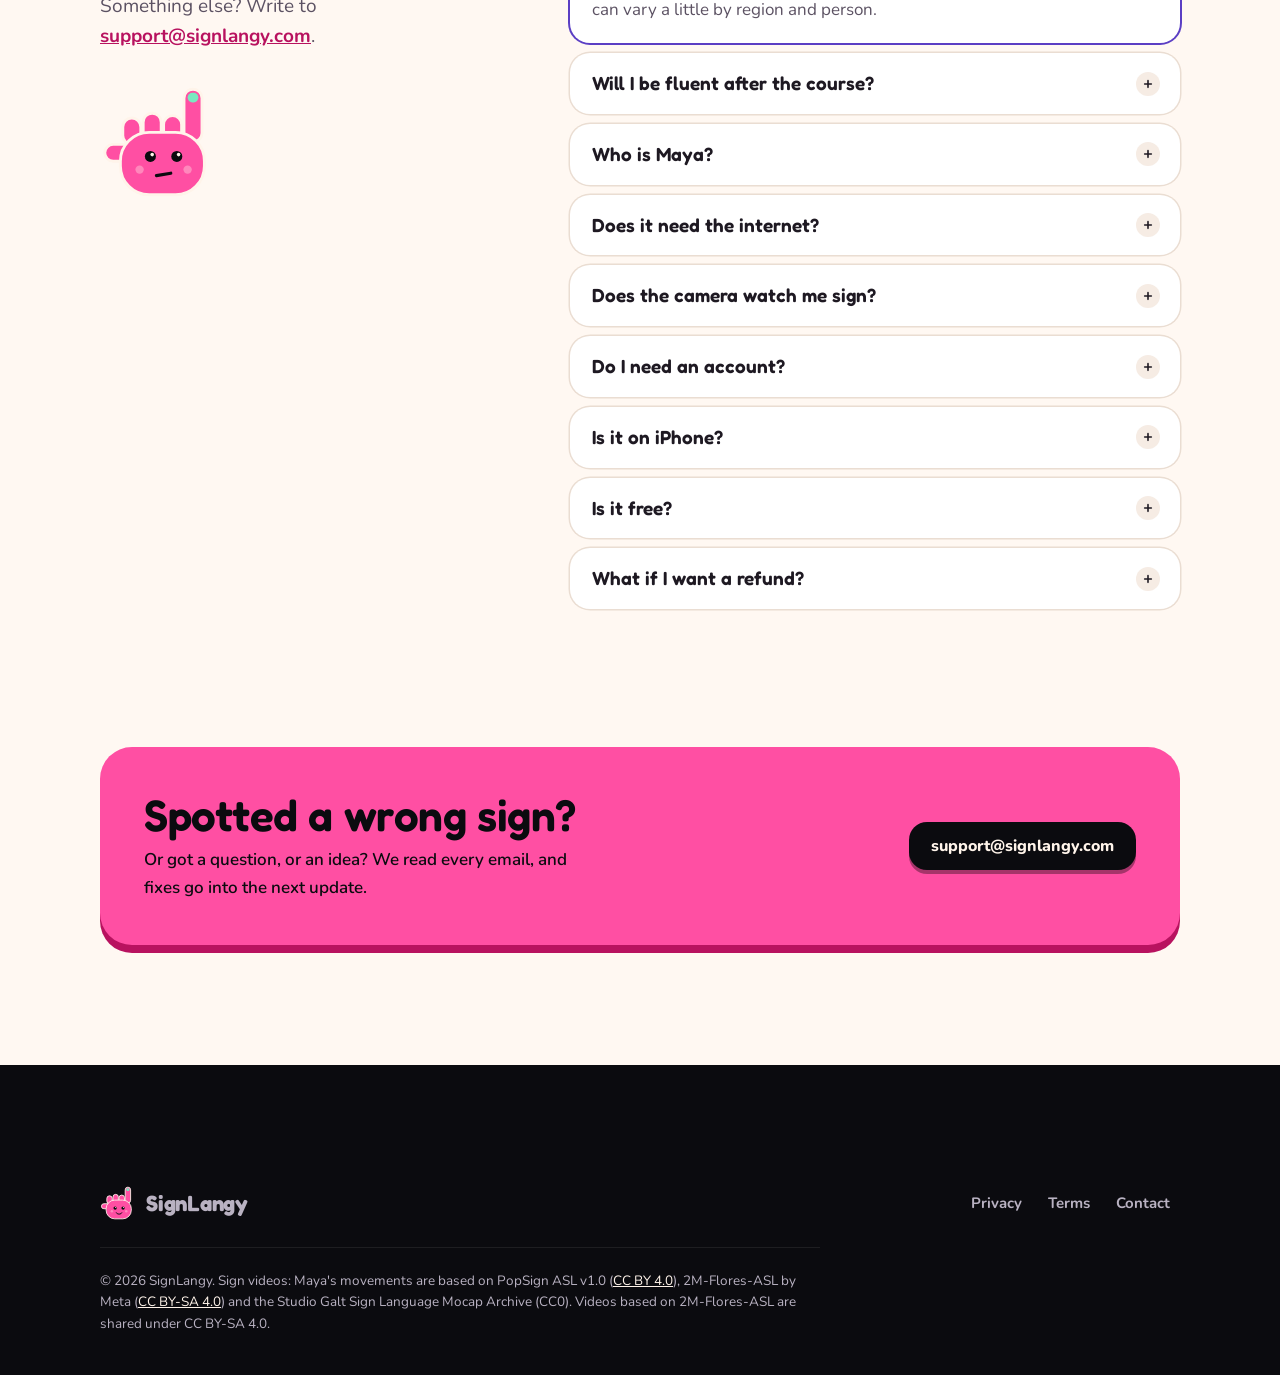
==== commit 3fc4f6f9: "Free to try + Lifetime unlock: price card, FAQ, privacy, terms; add /admin price page Co-Authored-By" ====
--- a/index.html
+++ b/index.html
@@ -4,13 +4,13 @@
 <meta charset="utf-8">
 <meta name="viewport" content="width=device-width, initial-scale=1">
 <title>SignLangy: learn your first ASL signs</title>
-<meta name="description" content="A friendly little course in American Sign Language. 45 everyday signs, a video for every sign, short lessons and games. Learn the basics to get by in simple conversations. One purchase, everything unlocked.">
+<meta name="description" content="A friendly little course in American Sign Language. 45 everyday signs, a video for every sign, short lessons and games. Learn the basics to get by in simple conversations. Free to try, one payment unlocks everything.">
 <meta name="theme-color" content="#0B0B0F">
 <link rel="canonical" href="https://signlangy.com/">
 <meta property="og:type" content="website">
 <meta property="og:site_name" content="SignLangy">
 <meta property="og:title" content="SignLangy: learn your first ASL signs">
-<meta property="og:description" content="45 everyday ASL signs, a video for every sign, short lessons and games. One purchase, everything unlocked.">
+<meta property="og:description" content="45 everyday ASL signs, a video for every sign, short lessons and games. Free to try, one payment unlocks everything.">
 <meta property="og:image" content="https://signlangy.com/img/og.png">
 <meta property="og:url" content="https://signlangy.com/">
 <meta name="twitter:card" content="summary_large_image">
@@ -105,7 +105,7 @@
           <span class="store" role="img" aria-label="Coming soon to Google Play"><svg aria-hidden="true"><use href="#gplay"/></svg><span><small>Coming soon to</small>Google Play</span></span>
           <a class="btn ghost" href="#signs">Try a sign <svg width="18" height="18" aria-hidden="true"><use href="#i-play"/></svg></a>
         </div>
-        <p class="price-note"><b>Pay once.</b> <span>Everything unlocked</span> <span>No ads</span> <span>No account</span></p>
+        <p class="price-note"><b>Free to try.</b> <span>Pay once to unlock all</span> <span>No ads</span> <span>No account</span></p>
       </div>
 
       <div class="stage reveal" aria-label="SignLangy on a phone, with a sign video">
@@ -319,11 +319,11 @@
     <div class="wrap">
       <div class="price-card reveal">
         <div class="l">
-          <span class="kicker" style="color:var(--mint)">One purchase</span>
+          <span class="kicker" style="color:var(--mint)">Free to try</span>
           <h2 style="font-size:clamp(28px,3.4vw,38px)">The whole course.</h2>
-          <p class="amount">Pay once.</p>
-          <p class="once">Yours to keep. Everything unlocked.</p>
-          <p class="small">No subscription, no in-app purchases, no ads. You'll see the price on Google Play.</p>
+          <p class="amount">Start free.</p>
+          <p class="once">Then pay once. Yours to keep.</p>
+          <p class="small">The first unit is free. One payment, the Lifetime unlock, opens every unit, game and theme for good. No subscription, no ads. You'll see the price in the app.</p>
           <svg class="pk" viewBox="0 0 100 100" aria-hidden="true"><use href="#pinky-cheer"/></svg>
         </div>
         <div class="r">
@@ -359,6 +359,7 @@
         <details><summary>Does the camera watch me sign?</summary><p>Camera practice works like a mirror, so you can see your own hands next to the sign. It doesn't record, save or send anything, and it doesn't grade you.</p></details>
         <details><summary>Do I need an account?</summary><p>No. Just open it and start. Your progress is saved on your phone. See the <a href="/privacy/">privacy policy</a>.</p></details>
         <details><summary>Is it on iPhone?</summary><p>SignLangy is coming to Google Play for Android first.</p></details>
+        <details><summary>Is it free?</summary><p>The first unit is free, with its lessons, reviews and several games. One payment, the Lifetime unlock, opens the rest of the course for good. There is no subscription and nothing else to buy.</p></details>
         <details><summary>What if I want a refund?</summary><p>Refunds go through Google Play under its usual rules. If something isn't working, email us first and we'll try to help.</p></details>
       </div>
     </div>
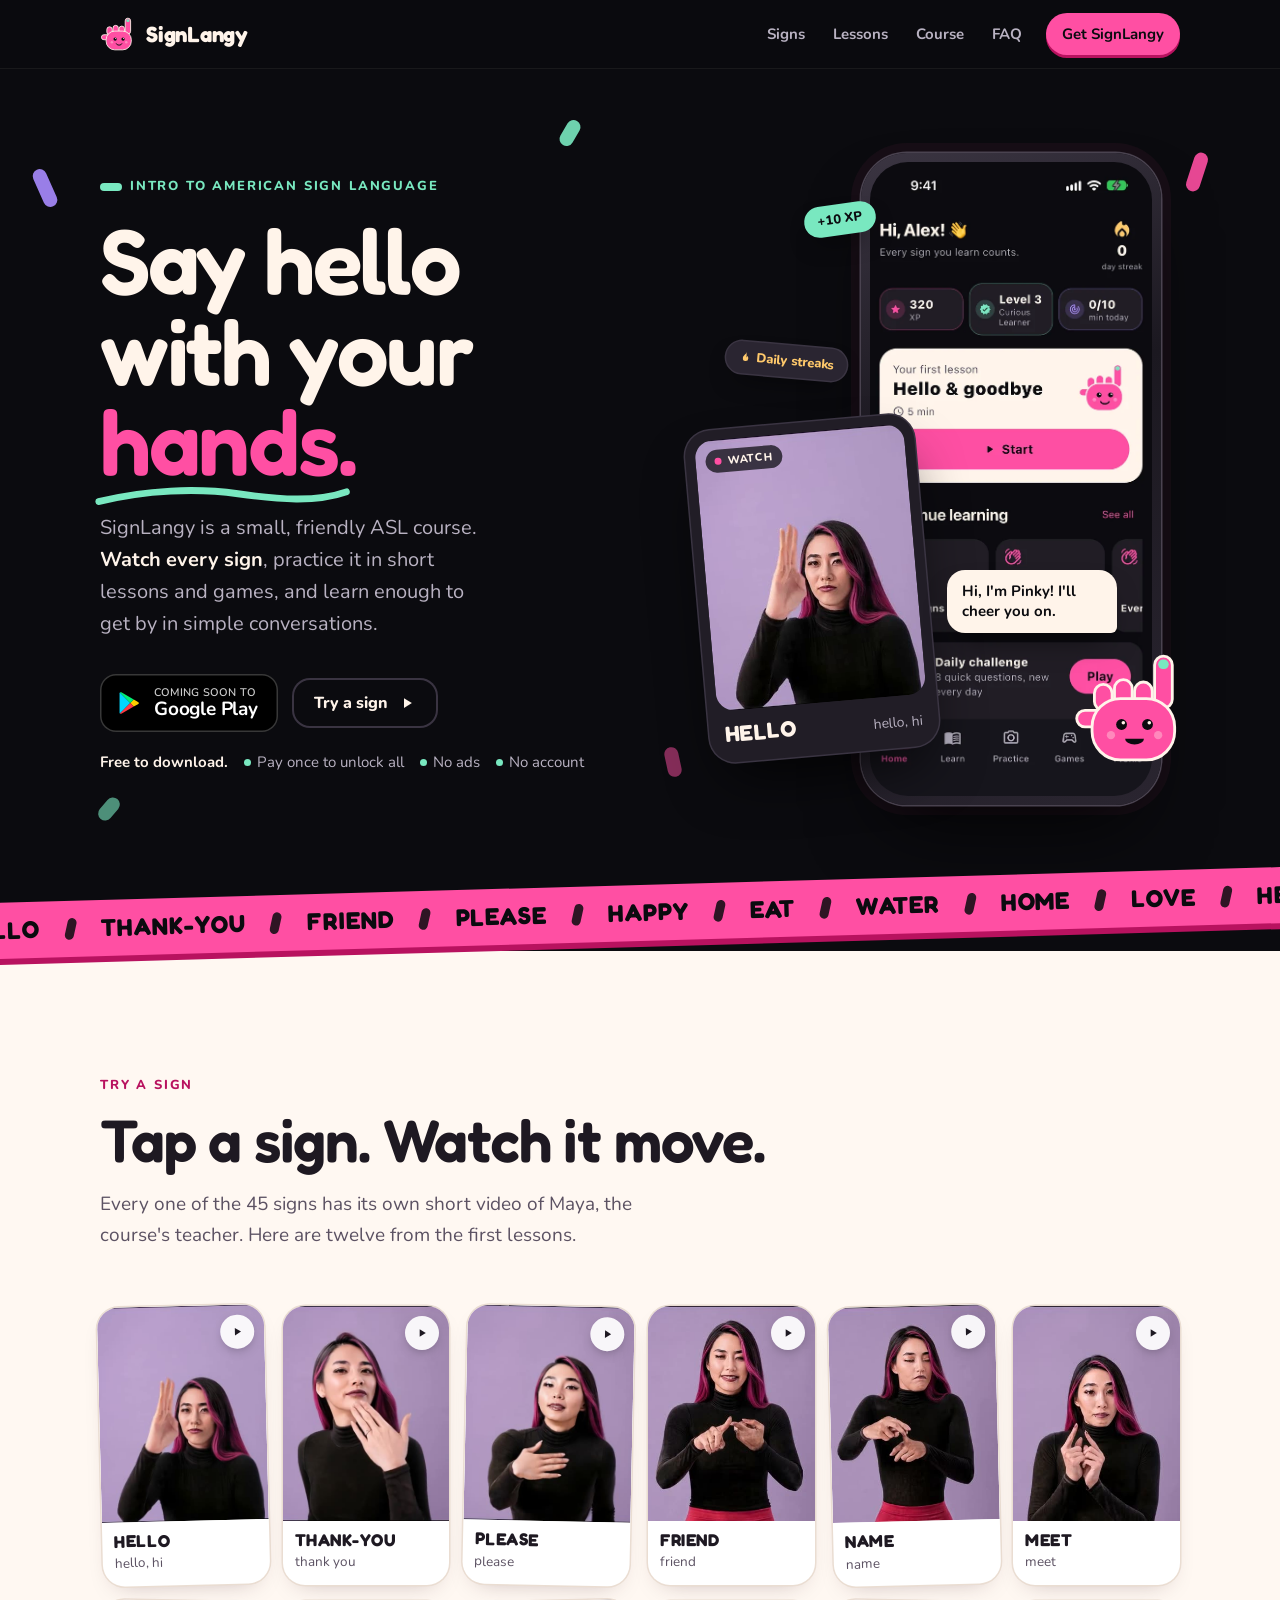
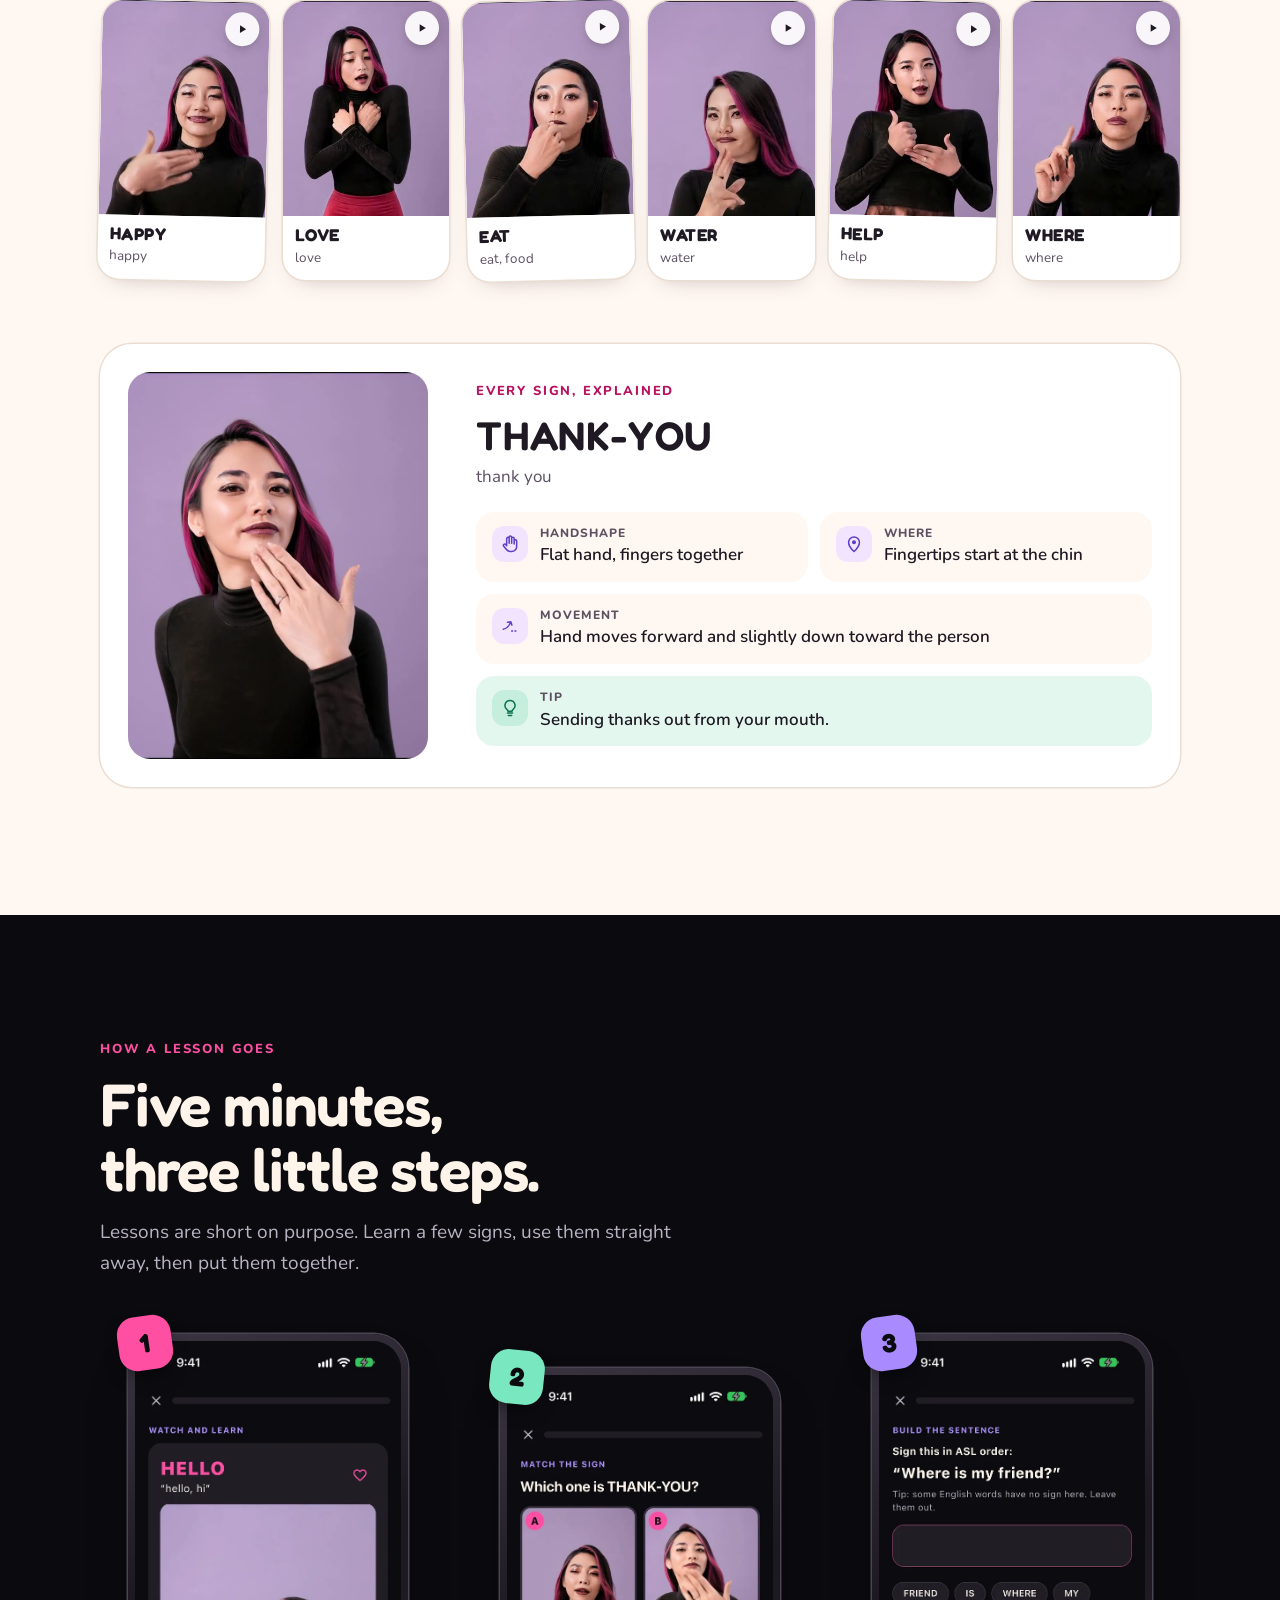
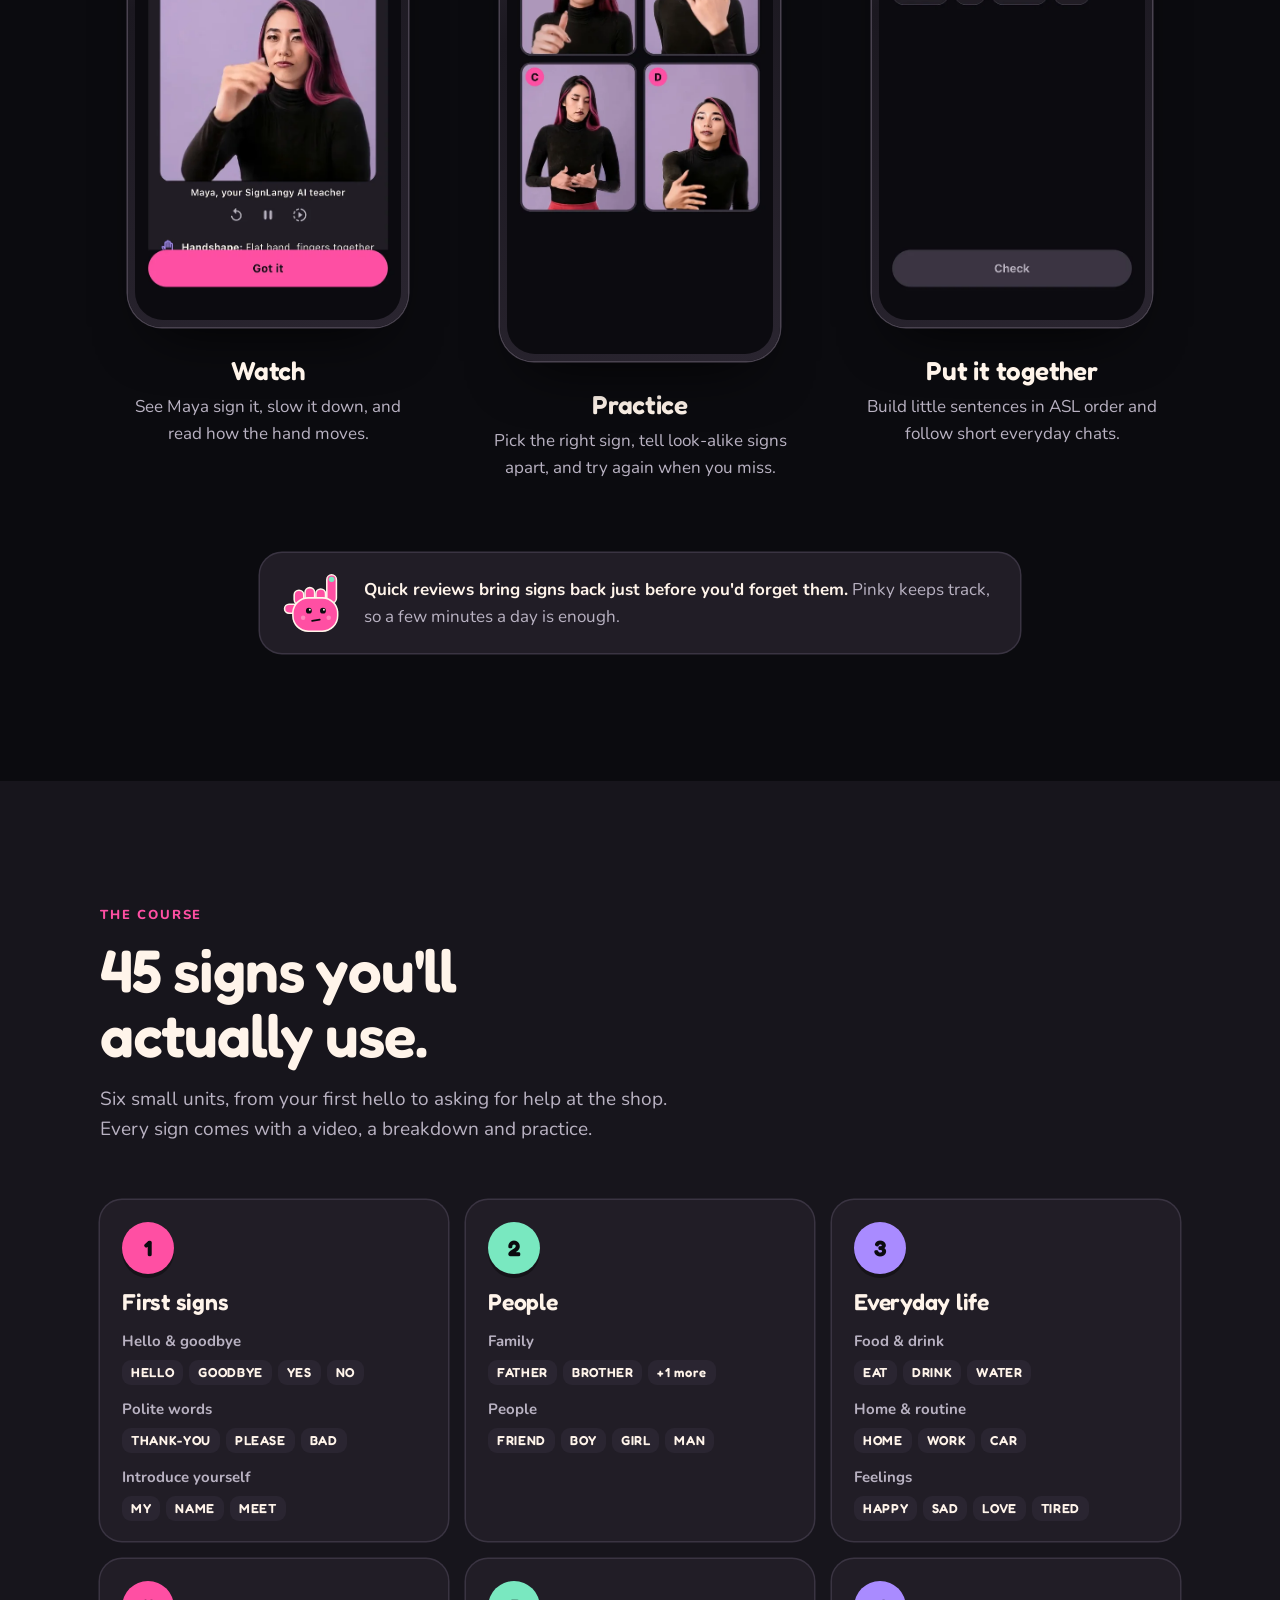
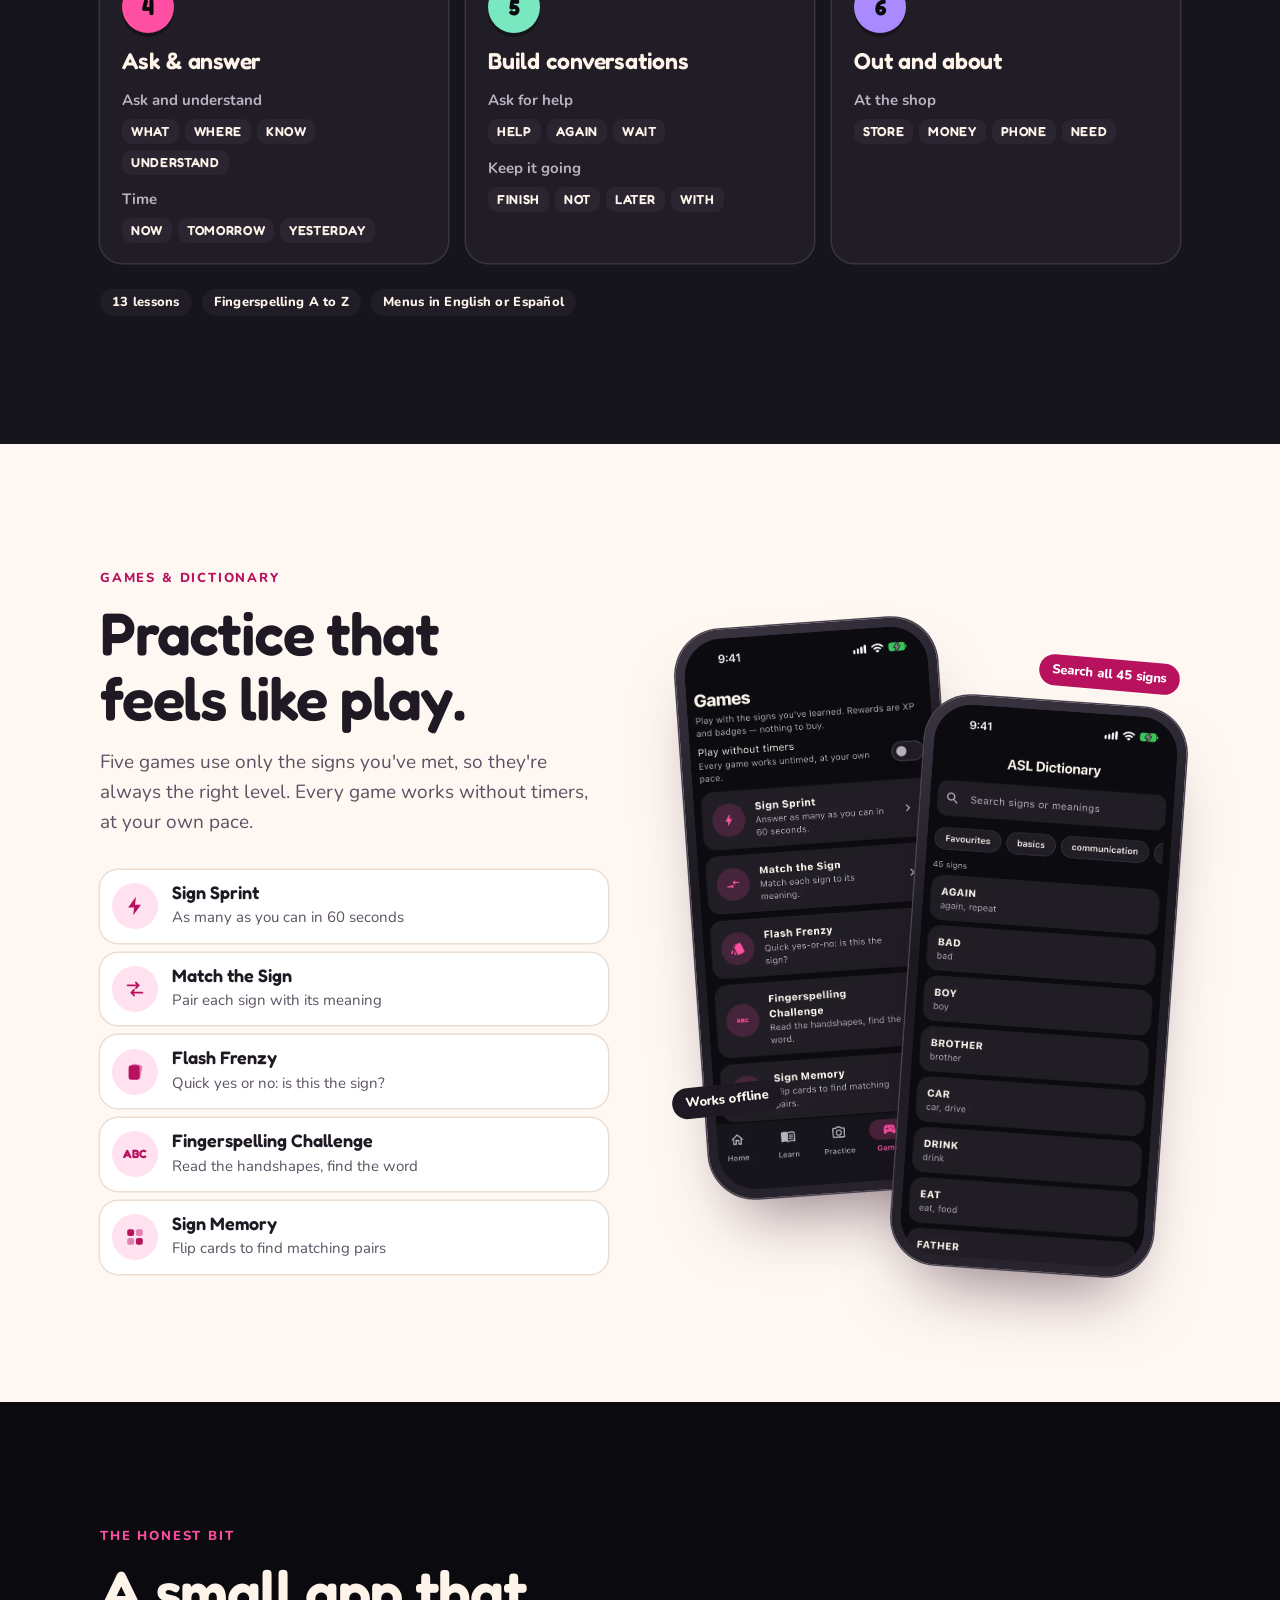
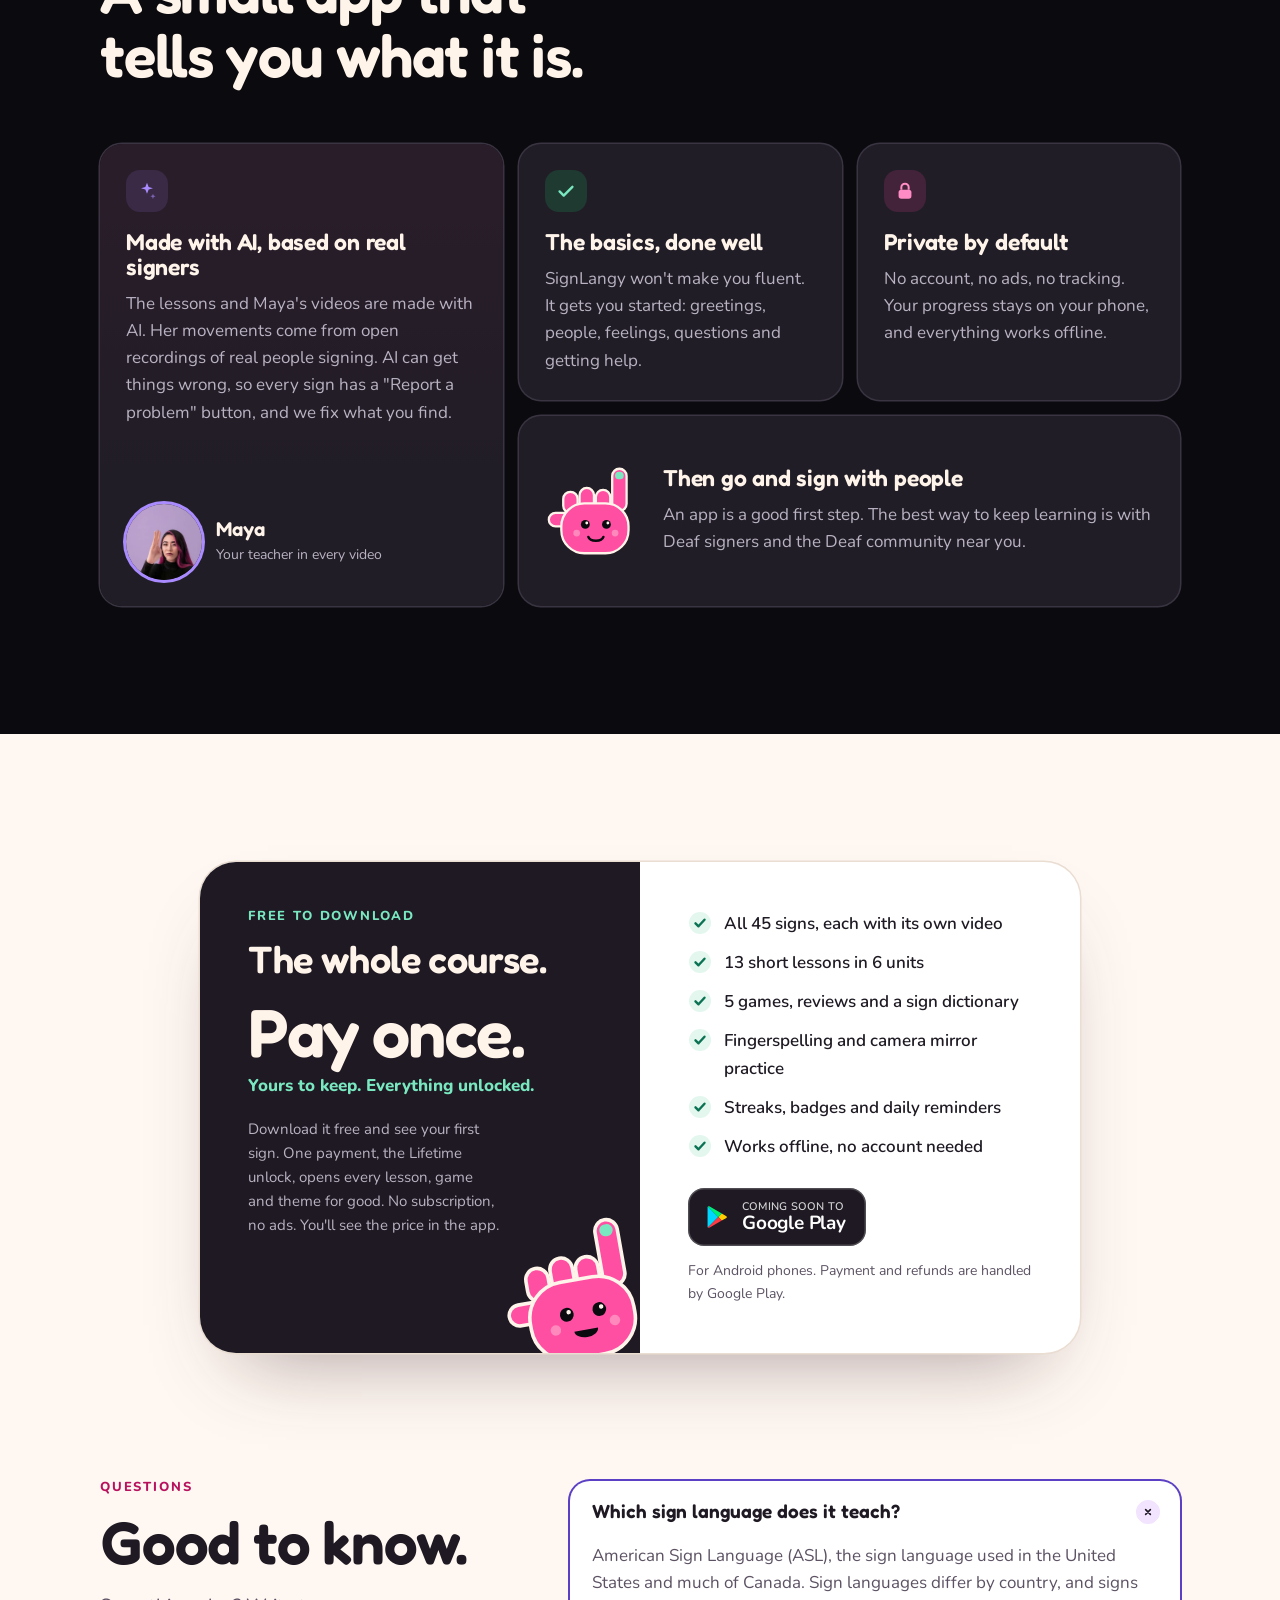
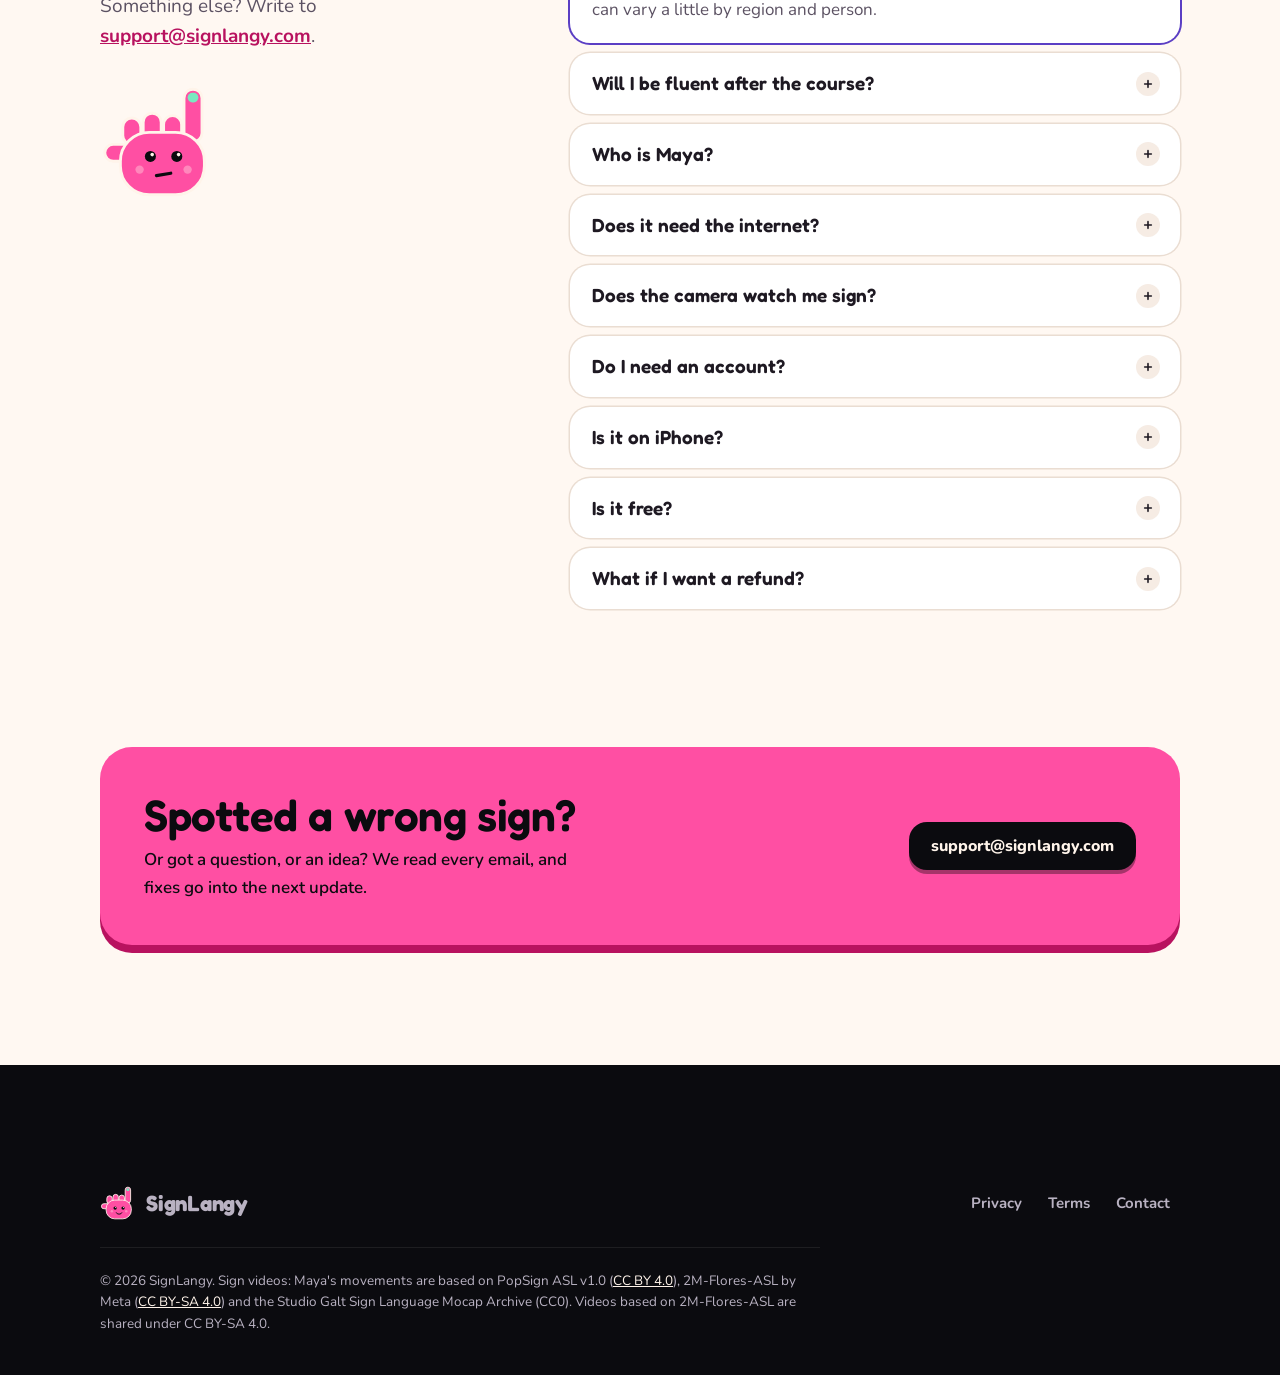
==== commit ac93a3ab: "Free to download with one free look; Lifetime unlock opens the course Co-Authored-By: Claude Opus 5." ====
--- a/index.html
+++ b/index.html
@@ -4,13 +4,13 @@
 <meta charset="utf-8">
 <meta name="viewport" content="width=device-width, initial-scale=1">
 <title>SignLangy: learn your first ASL signs</title>
-<meta name="description" content="A friendly little course in American Sign Language. 45 everyday signs, a video for every sign, short lessons and games. Learn the basics to get by in simple conversations. Free to try, one payment unlocks everything.">
+<meta name="description" content="A friendly little course in American Sign Language. 45 everyday signs, a video for every sign, short lessons and games. Learn the basics to get by in simple conversations. Free to download, one payment unlocks everything.">
 <meta name="theme-color" content="#0B0B0F">
 <link rel="canonical" href="https://signlangy.com/">
 <meta property="og:type" content="website">
 <meta property="og:site_name" content="SignLangy">
 <meta property="og:title" content="SignLangy: learn your first ASL signs">
-<meta property="og:description" content="45 everyday ASL signs, a video for every sign, short lessons and games. Free to try, one payment unlocks everything.">
+<meta property="og:description" content="45 everyday ASL signs, a video for every sign, short lessons and games. Free to download, one payment unlocks everything.">
 <meta property="og:image" content="https://signlangy.com/img/og.png">
 <meta property="og:url" content="https://signlangy.com/">
 <meta name="twitter:card" content="summary_large_image">
@@ -105,7 +105,7 @@
           <span class="store" role="img" aria-label="Coming soon to Google Play"><svg aria-hidden="true"><use href="#gplay"/></svg><span><small>Coming soon to</small>Google Play</span></span>
           <a class="btn ghost" href="#signs">Try a sign <svg width="18" height="18" aria-hidden="true"><use href="#i-play"/></svg></a>
         </div>
-        <p class="price-note"><b>Free to try.</b> <span>Pay once to unlock all</span> <span>No ads</span> <span>No account</span></p>
+        <p class="price-note"><b>Free to download.</b> <span>Pay once to unlock all</span> <span>No ads</span> <span>No account</span></p>
       </div>
 
       <div class="stage reveal" aria-label="SignLangy on a phone, with a sign video">
@@ -319,11 +319,11 @@
     <div class="wrap">
       <div class="price-card reveal">
         <div class="l">
-          <span class="kicker" style="color:var(--mint)">Free to try</span>
+          <span class="kicker" style="color:var(--mint)">Free to download</span>
           <h2 style="font-size:clamp(28px,3.4vw,38px)">The whole course.</h2>
-          <p class="amount">Start free.</p>
-          <p class="once">Then pay once. Yours to keep.</p>
-          <p class="small">The first unit is free. One payment, the Lifetime unlock, opens every unit, game and theme for good. No subscription, no ads. You'll see the price in the app.</p>
+          <p class="amount">Pay once.</p>
+          <p class="once">Yours to keep. Everything unlocked.</p>
+          <p class="small">Download it free and see your first sign. One payment, the Lifetime unlock, opens every lesson, game and theme for good. No subscription, no ads. You'll see the price in the app.</p>
           <svg class="pk" viewBox="0 0 100 100" aria-hidden="true"><use href="#pinky-cheer"/></svg>
         </div>
         <div class="r">
@@ -359,7 +359,7 @@
         <details><summary>Does the camera watch me sign?</summary><p>Camera practice works like a mirror, so you can see your own hands next to the sign. It doesn't record, save or send anything, and it doesn't grade you.</p></details>
         <details><summary>Do I need an account?</summary><p>No. Just open it and start. Your progress is saved on your phone. See the <a href="/privacy/">privacy policy</a>.</p></details>
         <details><summary>Is it on iPhone?</summary><p>SignLangy is coming to Google Play for Android first.</p></details>
-        <details><summary>Is it free?</summary><p>The first unit is free, with its lessons, reviews and several games. One payment, the Lifetime unlock, opens the rest of the course for good. There is no subscription and nothing else to buy.</p></details>
+        <details><summary>Is it free?</summary><p>It's free to download, and you can see your first sign for free. One payment, the Lifetime unlock, opens the whole course for good. There is no subscription.</p></details>
         <details><summary>What if I want a refund?</summary><p>Refunds go through Google Play under its usual rules. If something isn't working, email us first and we'll try to help.</p></details>
       </div>
     </div>
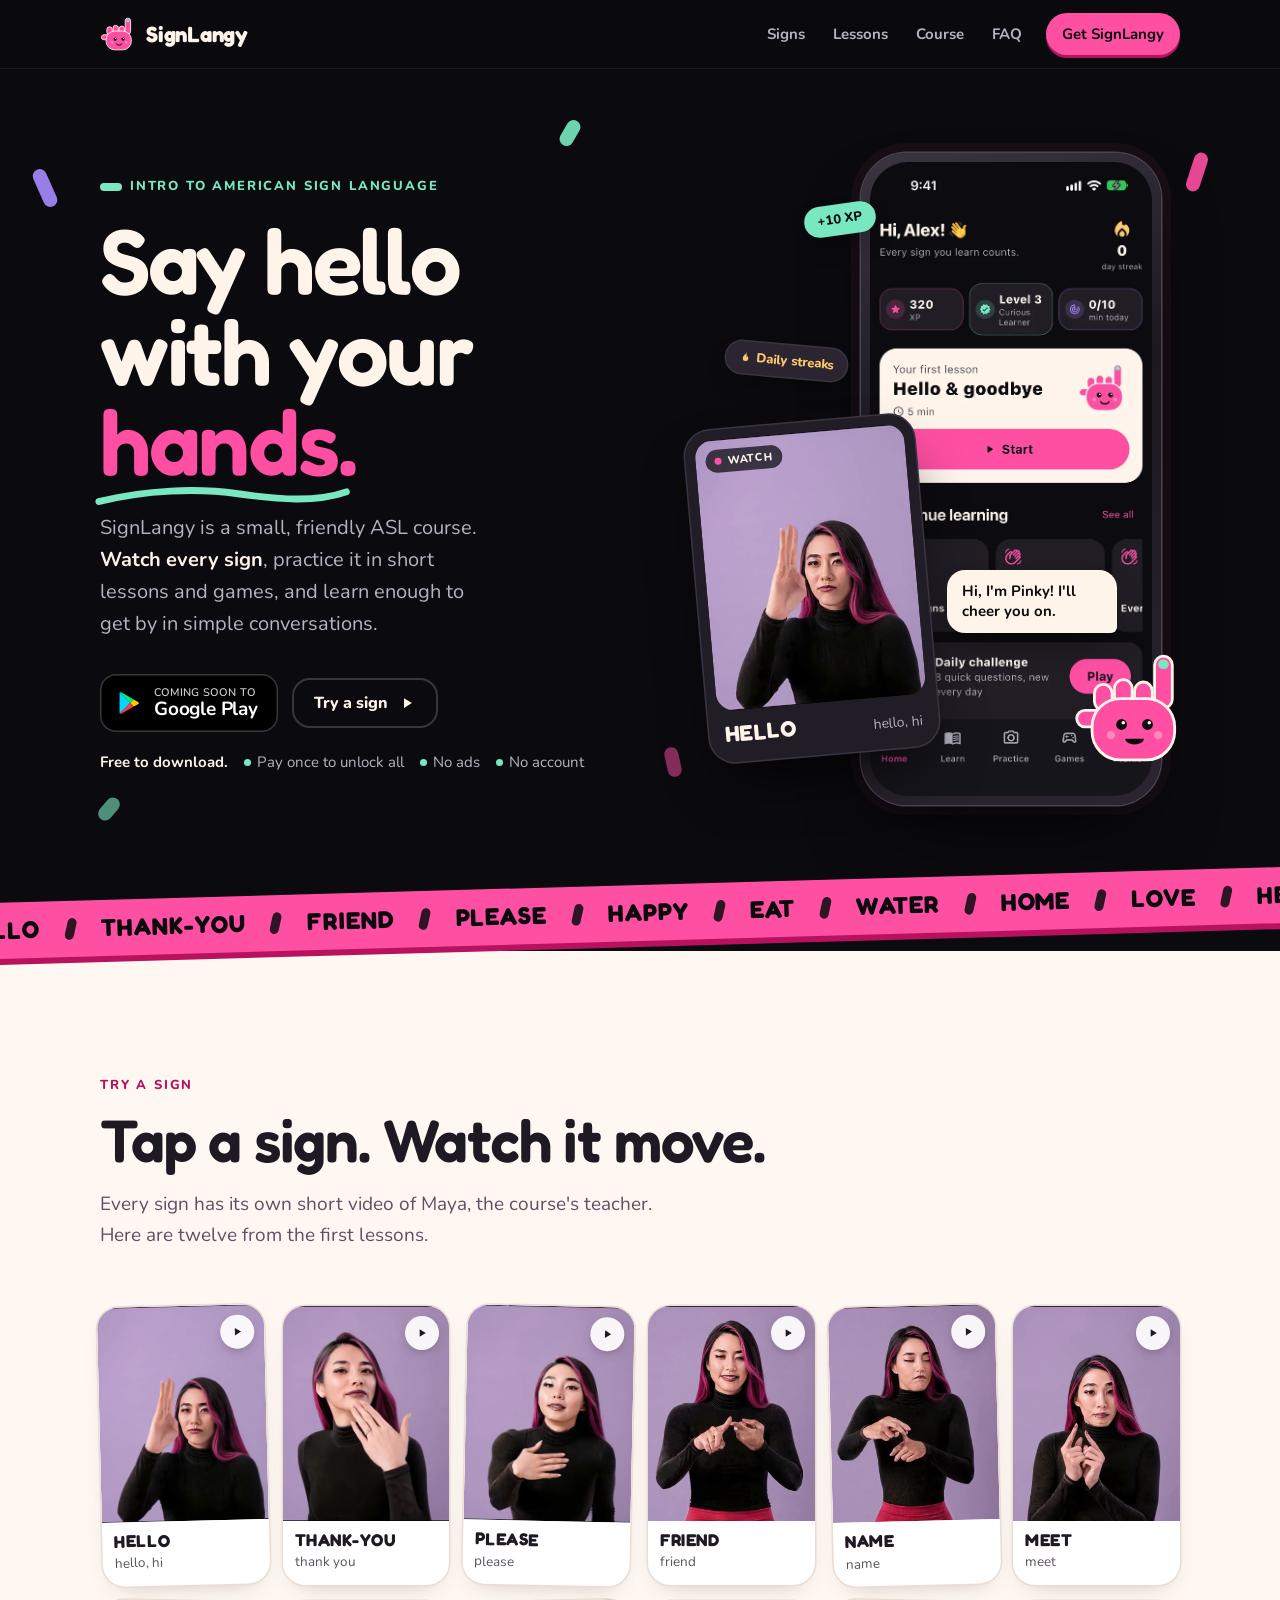
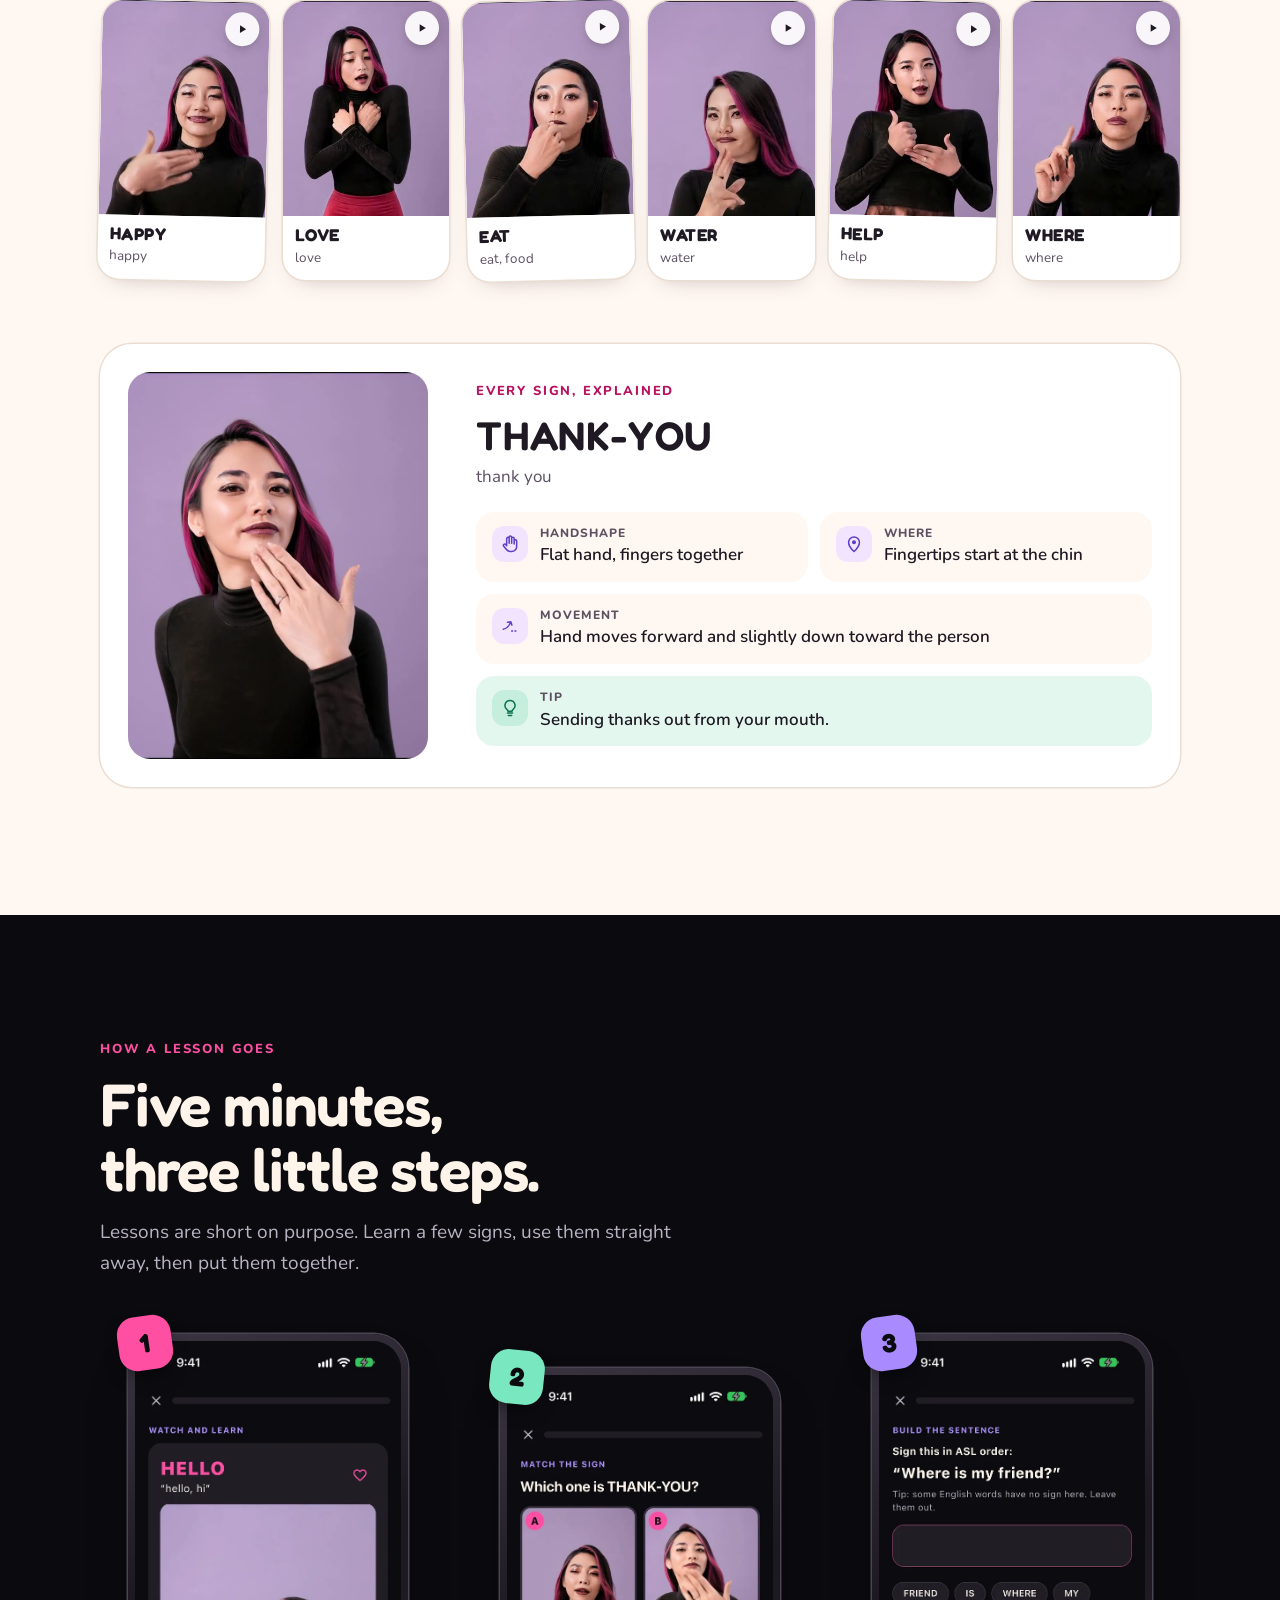
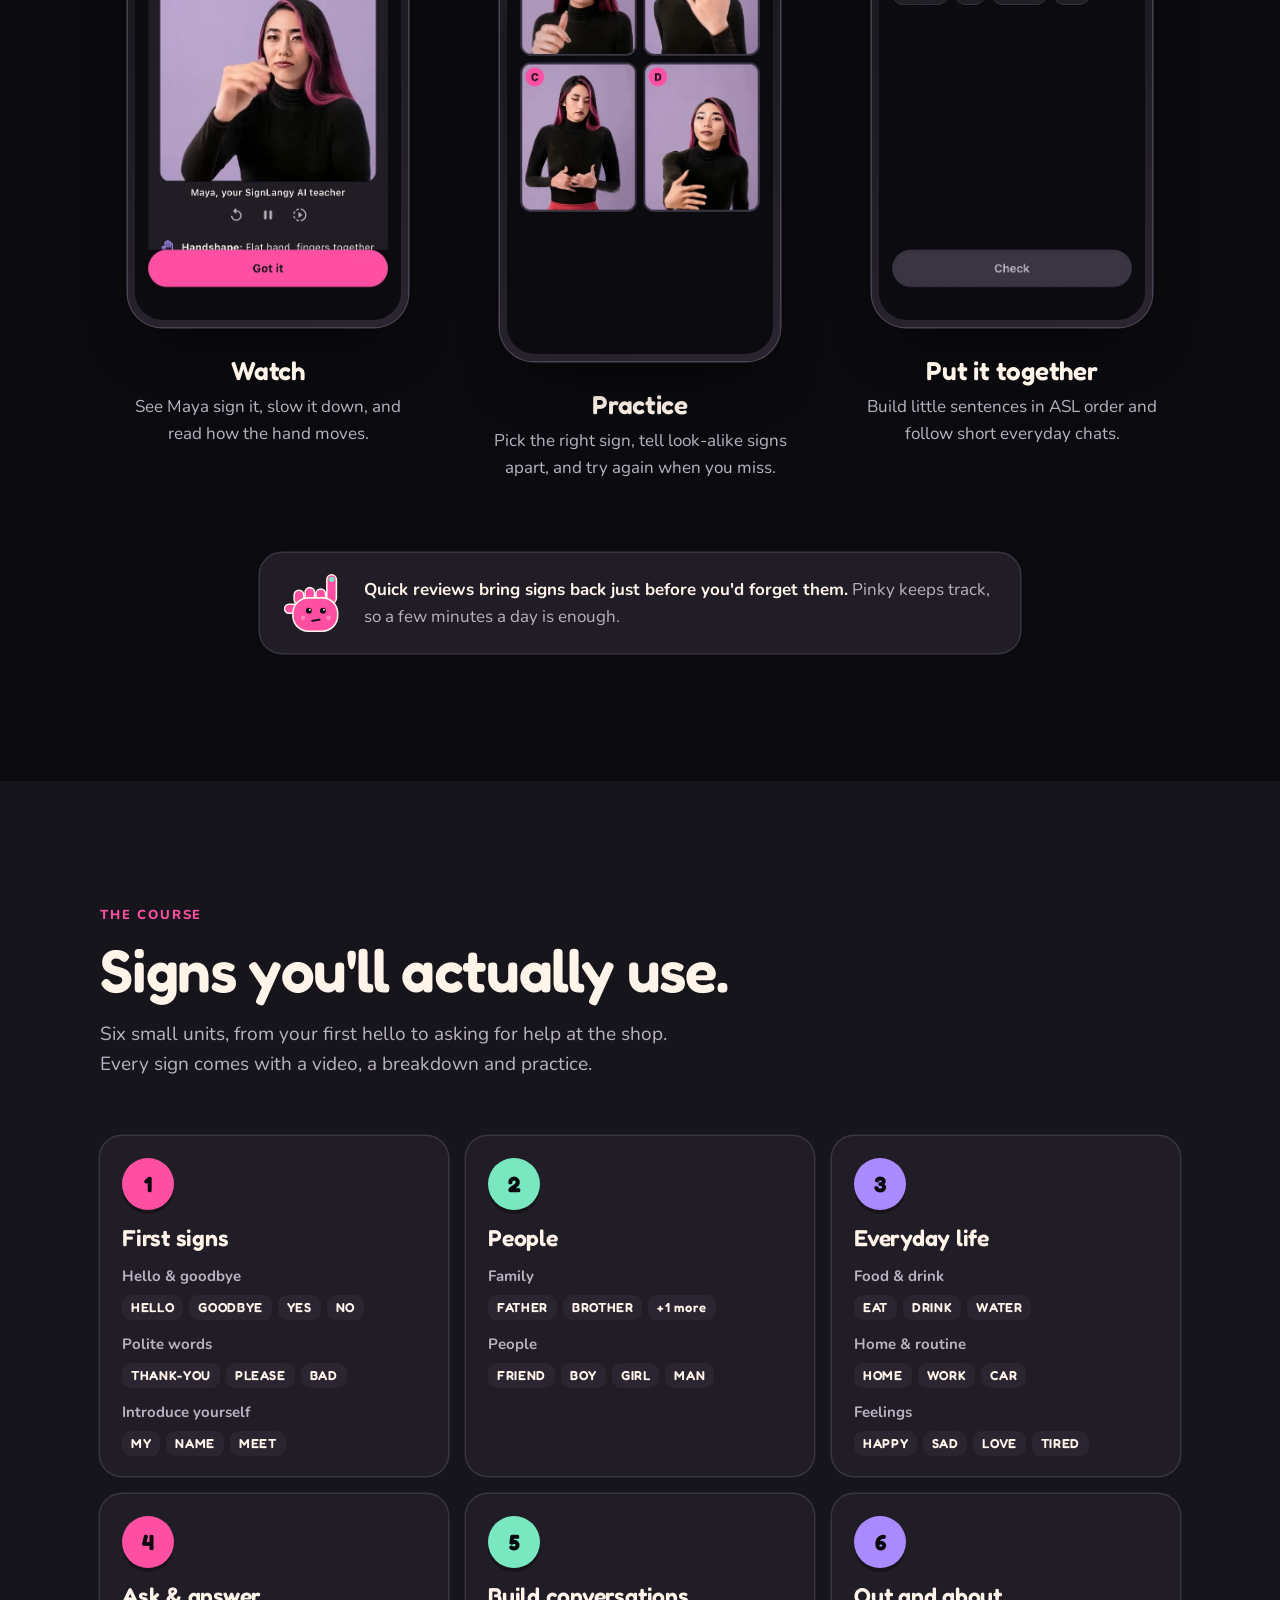
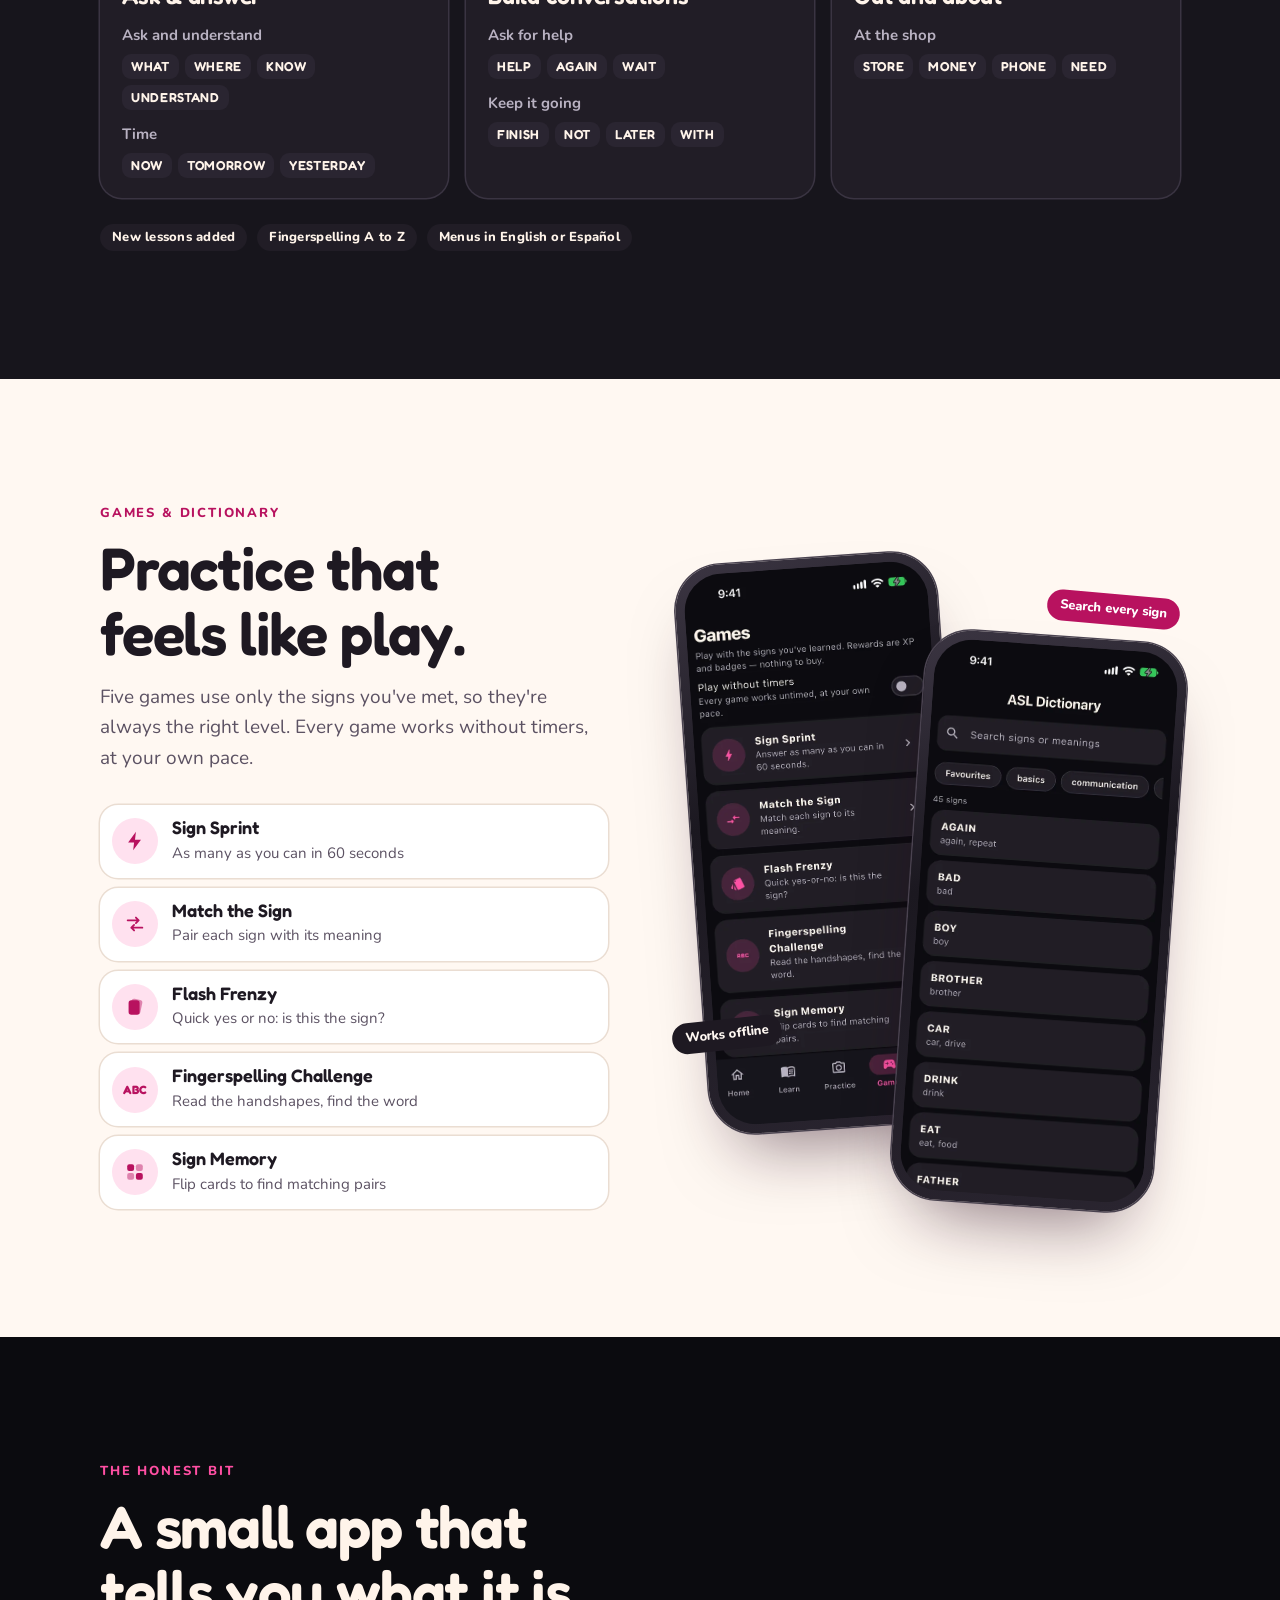
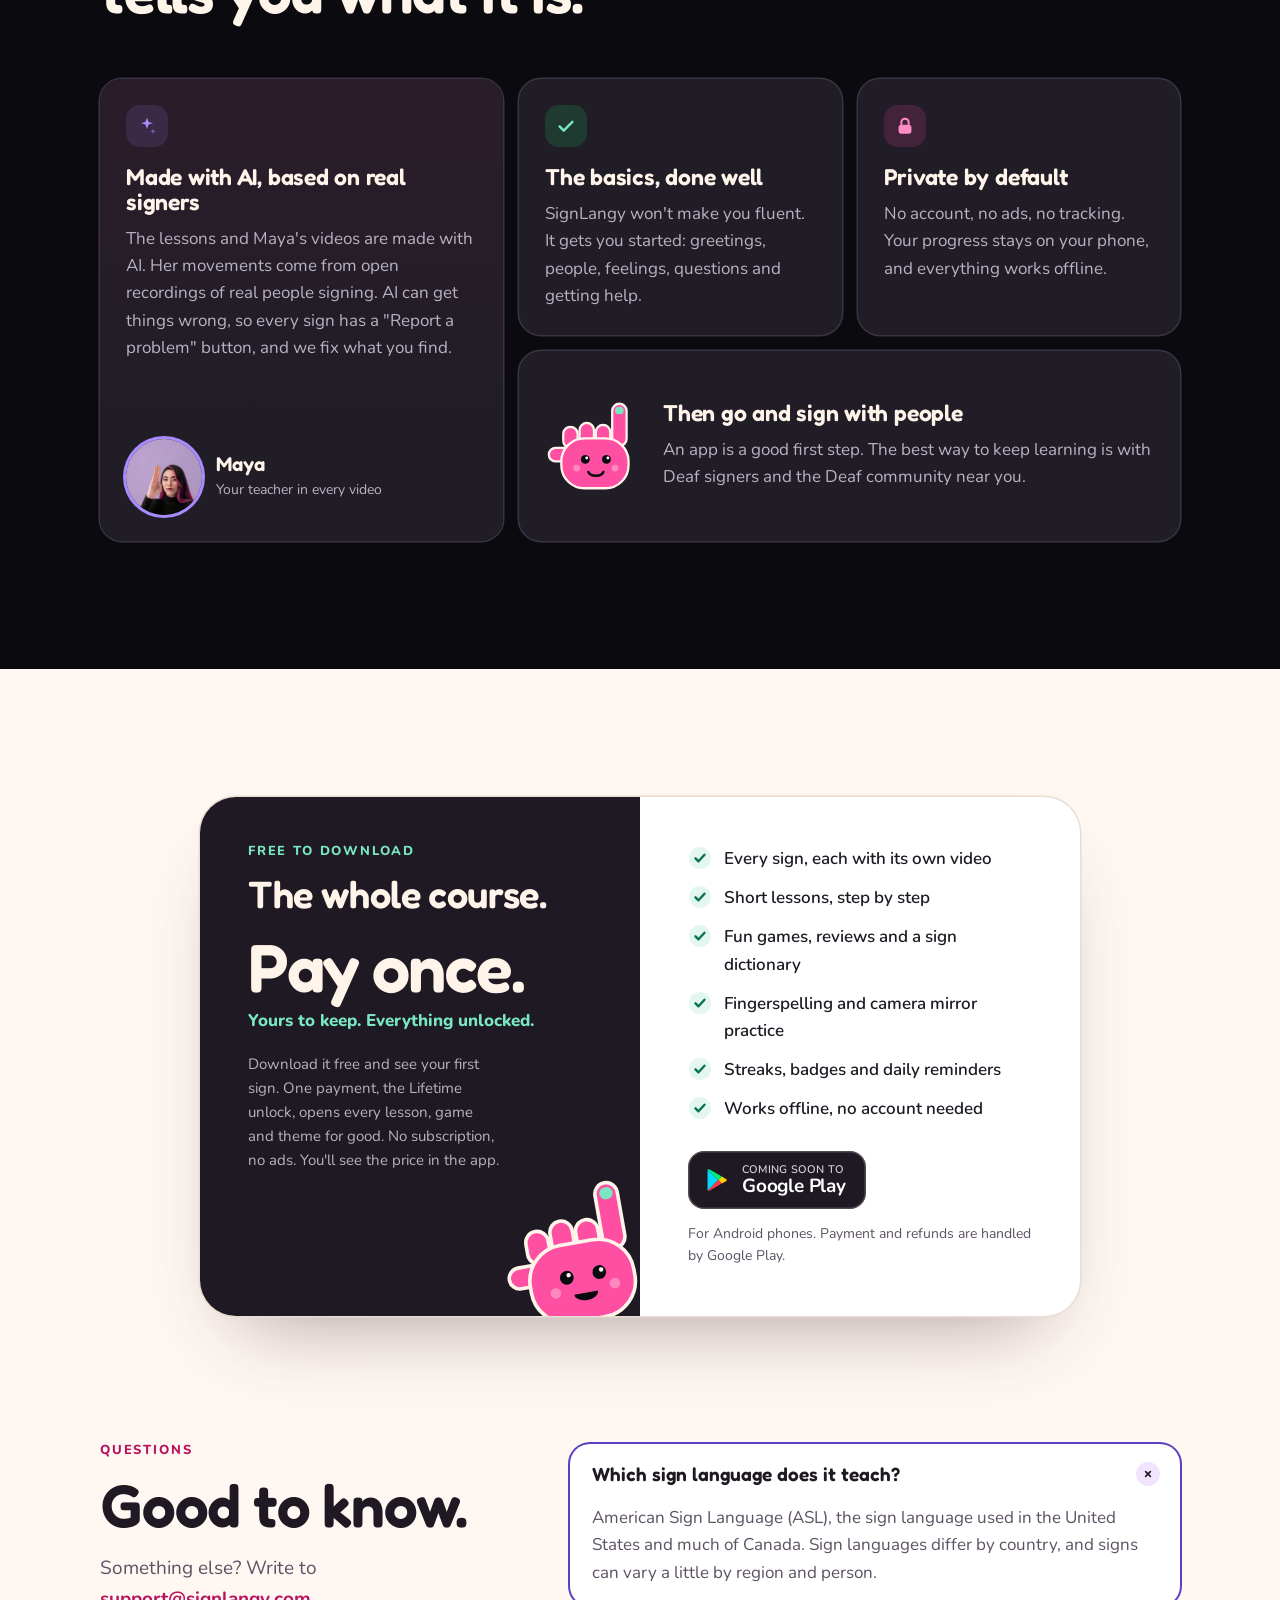
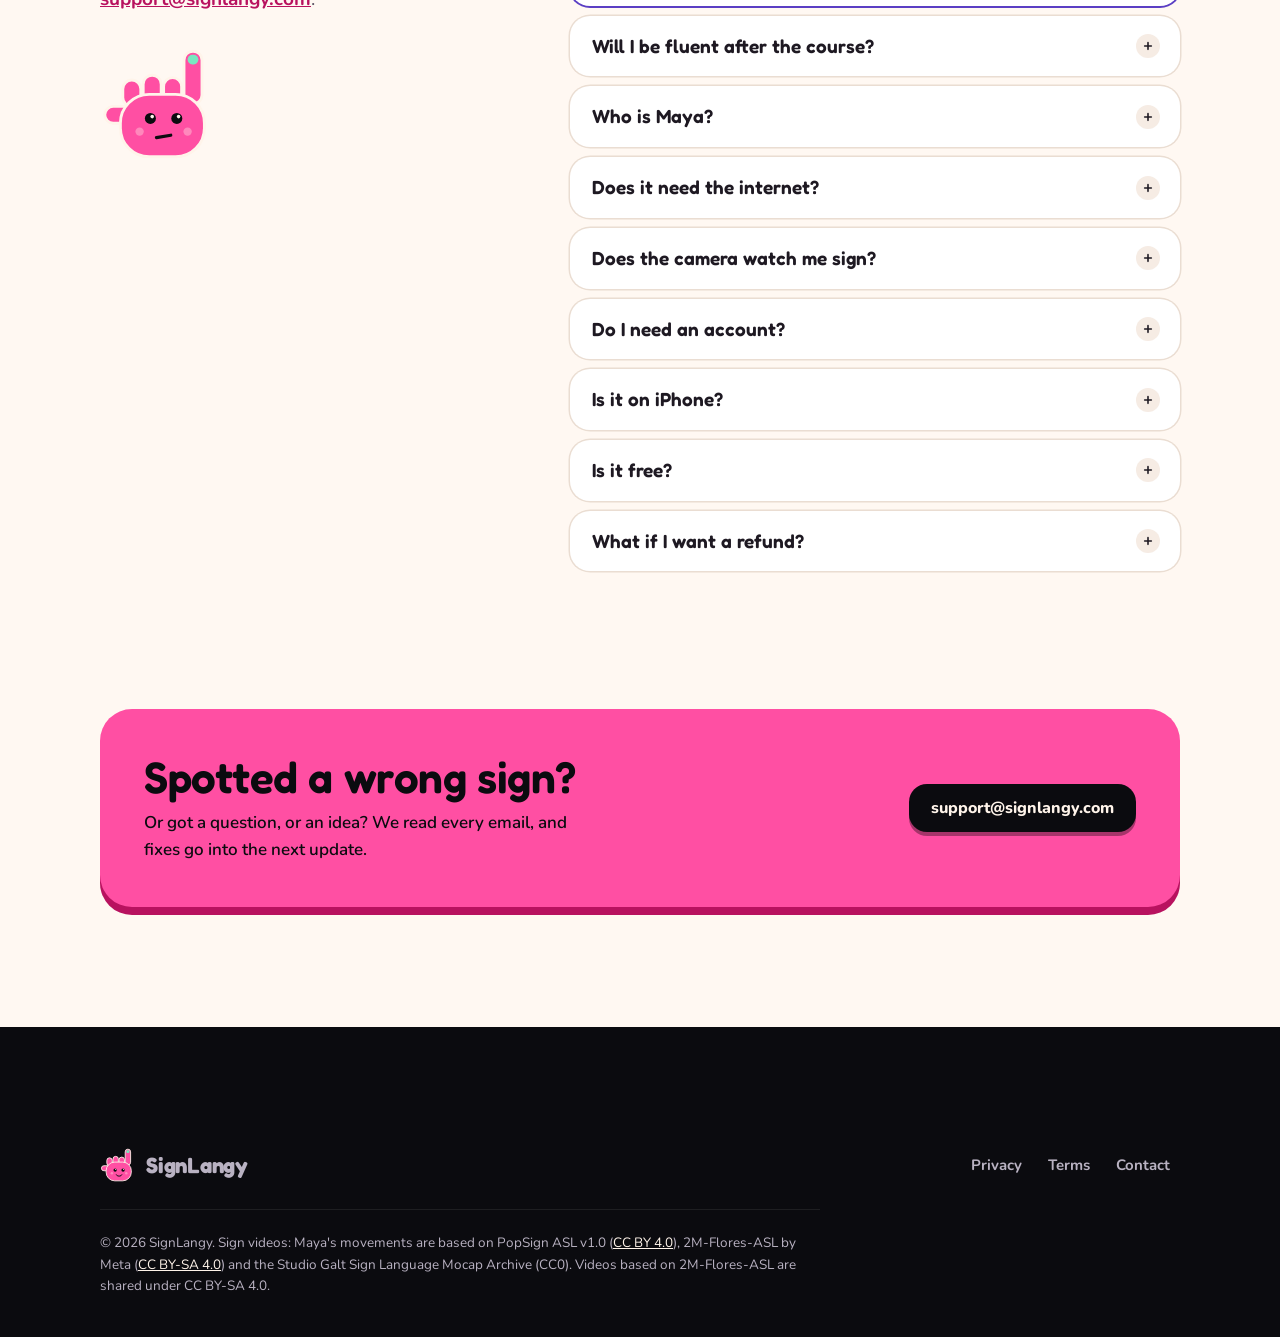
==== commit ab33699f: "Website: drop fixed sign/lesson/game counts (the course keeps growing) Co-Authored-By: Claude Opus 5" ====
--- a/index.html
+++ b/index.html
@@ -4,13 +4,13 @@
 <meta charset="utf-8">
 <meta name="viewport" content="width=device-width, initial-scale=1">
 <title>SignLangy: learn your first ASL signs</title>
-<meta name="description" content="A friendly little course in American Sign Language. 45 everyday signs, a video for every sign, short lessons and games. Learn the basics to get by in simple conversations. Free to download, one payment unlocks everything.">
+<meta name="description" content="A friendly little course in American Sign Language. Everyday signs, a video for every sign, short lessons and games. Learn the basics to get by in simple conversations. Free to download, one payment unlocks everything.">
 <meta name="theme-color" content="#0B0B0F">
 <link rel="canonical" href="https://signlangy.com/">
 <meta property="og:type" content="website">
 <meta property="og:site_name" content="SignLangy">
 <meta property="og:title" content="SignLangy: learn your first ASL signs">
-<meta property="og:description" content="45 everyday ASL signs, a video for every sign, short lessons and games. Free to download, one payment unlocks everything.">
+<meta property="og:description" content="Everyday ASL signs, a video for every sign, short lessons and games. Free to download, one payment unlocks everything.">
 <meta property="og:image" content="https://signlangy.com/img/og.png">
 <meta property="og:url" content="https://signlangy.com/">
 <meta name="twitter:card" content="summary_large_image">
@@ -140,7 +140,7 @@
         <div>
           <span class="kicker">Try a sign</span>
           <h2 class="h2">Tap a sign. Watch it move.</h2>
-          <p class="sub">Every one of the 45 signs has its own short video of Maya, the course's teacher. Here are twelve from the first lessons.</p>
+          <p class="sub">Every sign has its own short video of Maya, the course's teacher. Here are twelve from the first lessons.</p>
         </div>
       </div>
 
@@ -219,7 +219,7 @@
       <div class="head-row reveal">
         <div>
           <span class="kicker">The course</span>
-          <h2 class="h2">45 signs you'll actually use.</h2>
+          <h2 class="h2">Signs you'll actually use.</h2>
           <p class="sub">Six small units, from your first hello to asking for help at the shop. Every sign comes with a video, a breakdown and practice.</p>
         </div>
       </div>
@@ -244,7 +244,7 @@
         <li class="unit"><span class="badge">6</span><h3>Out and about</h3><ol>
           <li><span>At the shop</span><div class="glosses"><em>STORE</em><em>MONEY</em><em>PHONE</em><em>NEED</em></div></li></ol></li>
       </ol>
-      <p class="course-foot reveal"><span class="chip">13 lessons</span><span class="chip">Fingerspelling A to Z</span><span class="chip">Menus in English or Español</span></p>
+      <p class="course-foot reveal"><span class="chip">New lessons added</span><span class="chip">Fingerspelling A to Z</span><span class="chip">Menus in English or Español</span></p>
     </div>
   </section>
 
@@ -267,7 +267,7 @@
         <div class="phone a"><img src="/img/screen-games.webp" width="1206" height="2622" loading="lazy" alt="The Games tab with Sign Sprint, Match the Sign and more"></div>
         <div class="phone b"><img src="/img/screen-dictionary.webp" width="1206" height="2622" loading="lazy" alt="The searchable sign dictionary"></div>
         <span class="label l1">Works offline</span>
-        <span class="label l2">Search all 45 signs</span>
+        <span class="label l2">Search every sign</span>
       </div>
     </div>
   </section>
@@ -328,9 +328,9 @@
         </div>
         <div class="r">
           <ul>
-            <li><svg aria-hidden="true"><use href="#i-check"/></svg>All 45 signs, each with its own video</li>
-            <li><svg aria-hidden="true"><use href="#i-check"/></svg>13 short lessons in 6 units</li>
-            <li><svg aria-hidden="true"><use href="#i-check"/></svg>5 games, reviews and a sign dictionary</li>
+            <li><svg aria-hidden="true"><use href="#i-check"/></svg>Every sign, each with its own video</li>
+            <li><svg aria-hidden="true"><use href="#i-check"/></svg>Short lessons, step by step</li>
+            <li><svg aria-hidden="true"><use href="#i-check"/></svg>Fun games, reviews and a sign dictionary</li>
             <li><svg aria-hidden="true"><use href="#i-check"/></svg>Fingerspelling and camera mirror practice</li>
             <li><svg aria-hidden="true"><use href="#i-check"/></svg>Streaks, badges and daily reminders</li>
             <li><svg aria-hidden="true"><use href="#i-check"/></svg>Works offline, no account needed</li>
@@ -353,7 +353,7 @@
       </div>
       <div class="reveal">
         <details open><summary>Which sign language does it teach?</summary><p>American Sign Language (ASL), the sign language used in the United States and much of Canada. Sign languages differ by country, and signs can vary a little by region and person.</p></details>
-        <details><summary>Will I be fluent after the course?</summary><p>No, and we won't pretend otherwise. SignLangy teaches the basics: 45 everyday signs, fingerspelling and simple sentences. That's enough to get by in short, simple conversations, and a good start for learning more.</p></details>
+        <details><summary>Will I be fluent after the course?</summary><p>No, and we won't pretend otherwise. SignLangy teaches the basics: everyday signs, fingerspelling and simple sentences. That's enough to get by in short, simple conversations, and a good start for learning more.</p></details>
         <details><summary>Who is Maya?</summary><p>Maya is the AI teacher in every sign video. Her movements are based on open recordings of real people signing. If a sign ever looks wrong, tap "Report a problem" in the app and we'll look at it.</p></details>
         <details><summary>Does it need the internet?</summary><p>No. All the lessons and videos come with the app, so it works offline, on a plane or anywhere else.</p></details>
         <details><summary>Does the camera watch me sign?</summary><p>Camera practice works like a mirror, so you can see your own hands next to the sign. It doesn't record, save or send anything, and it doesn't grade you.</p></details>
